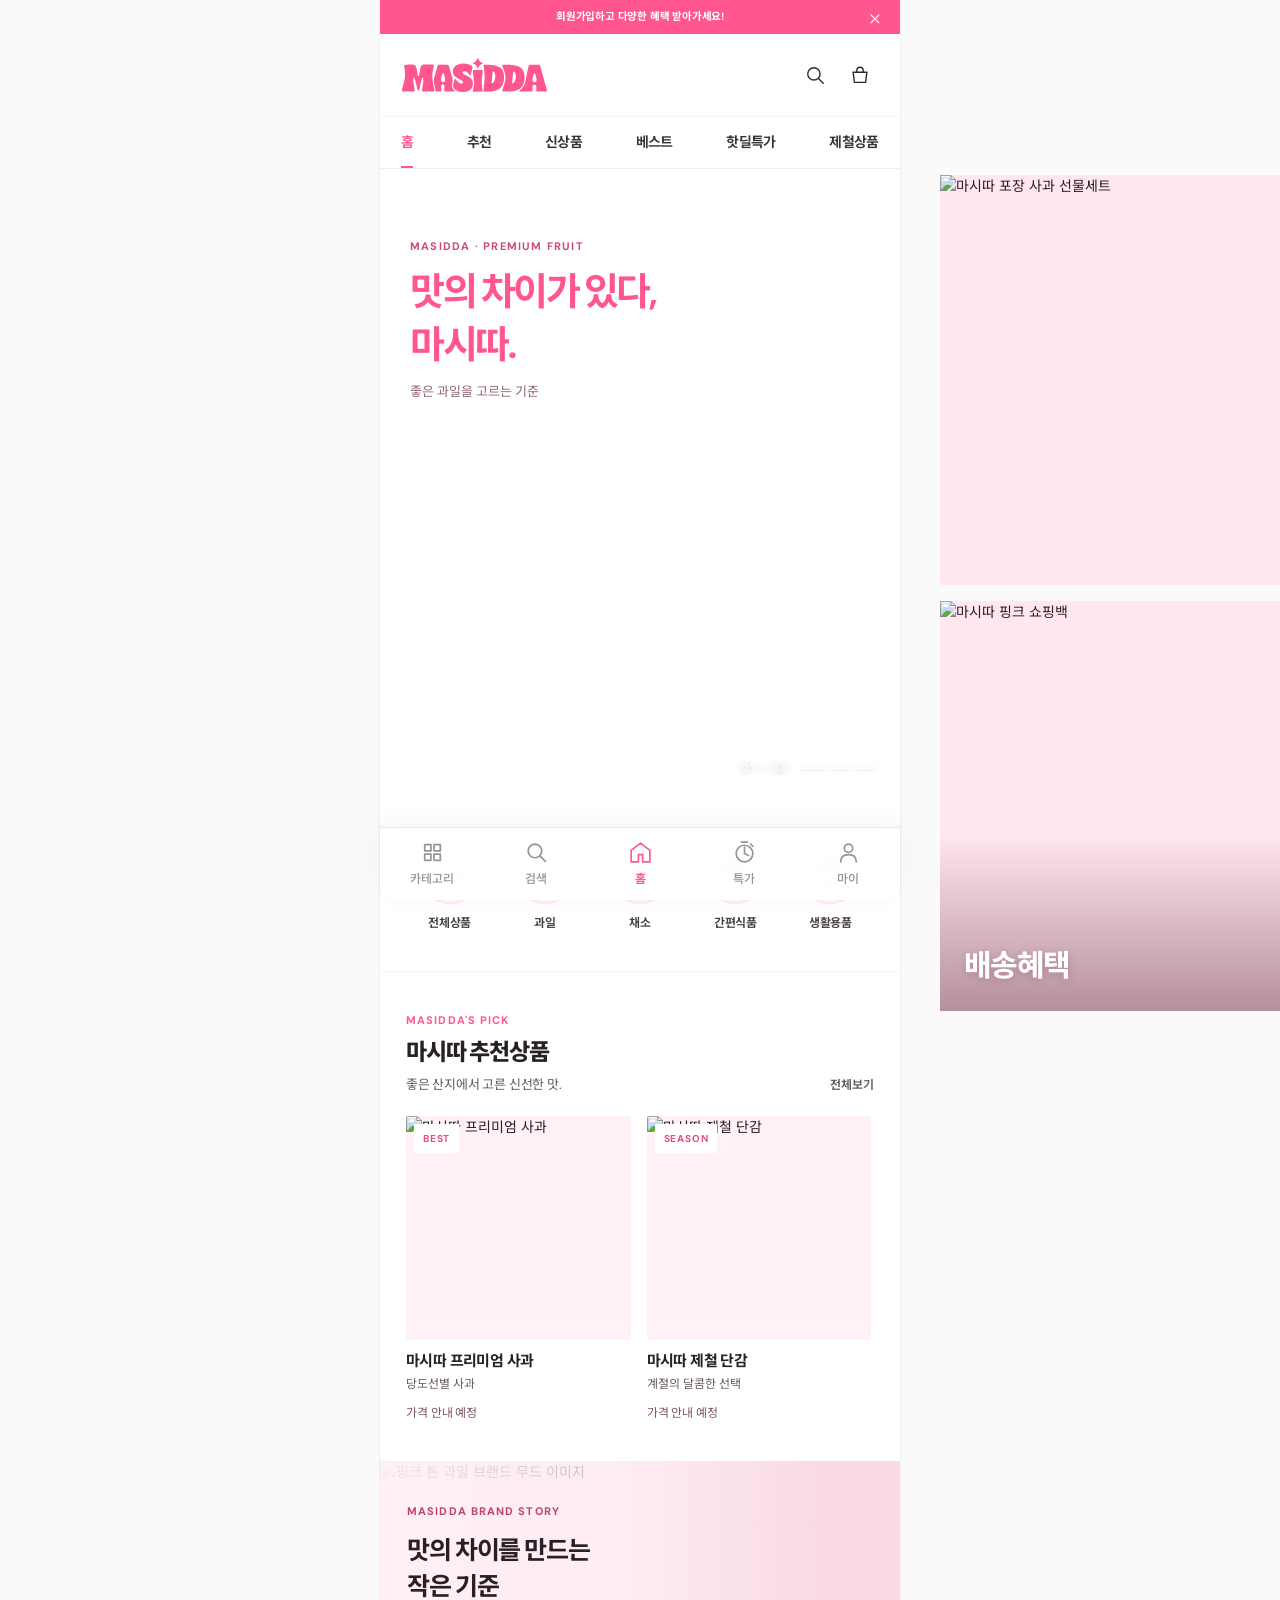
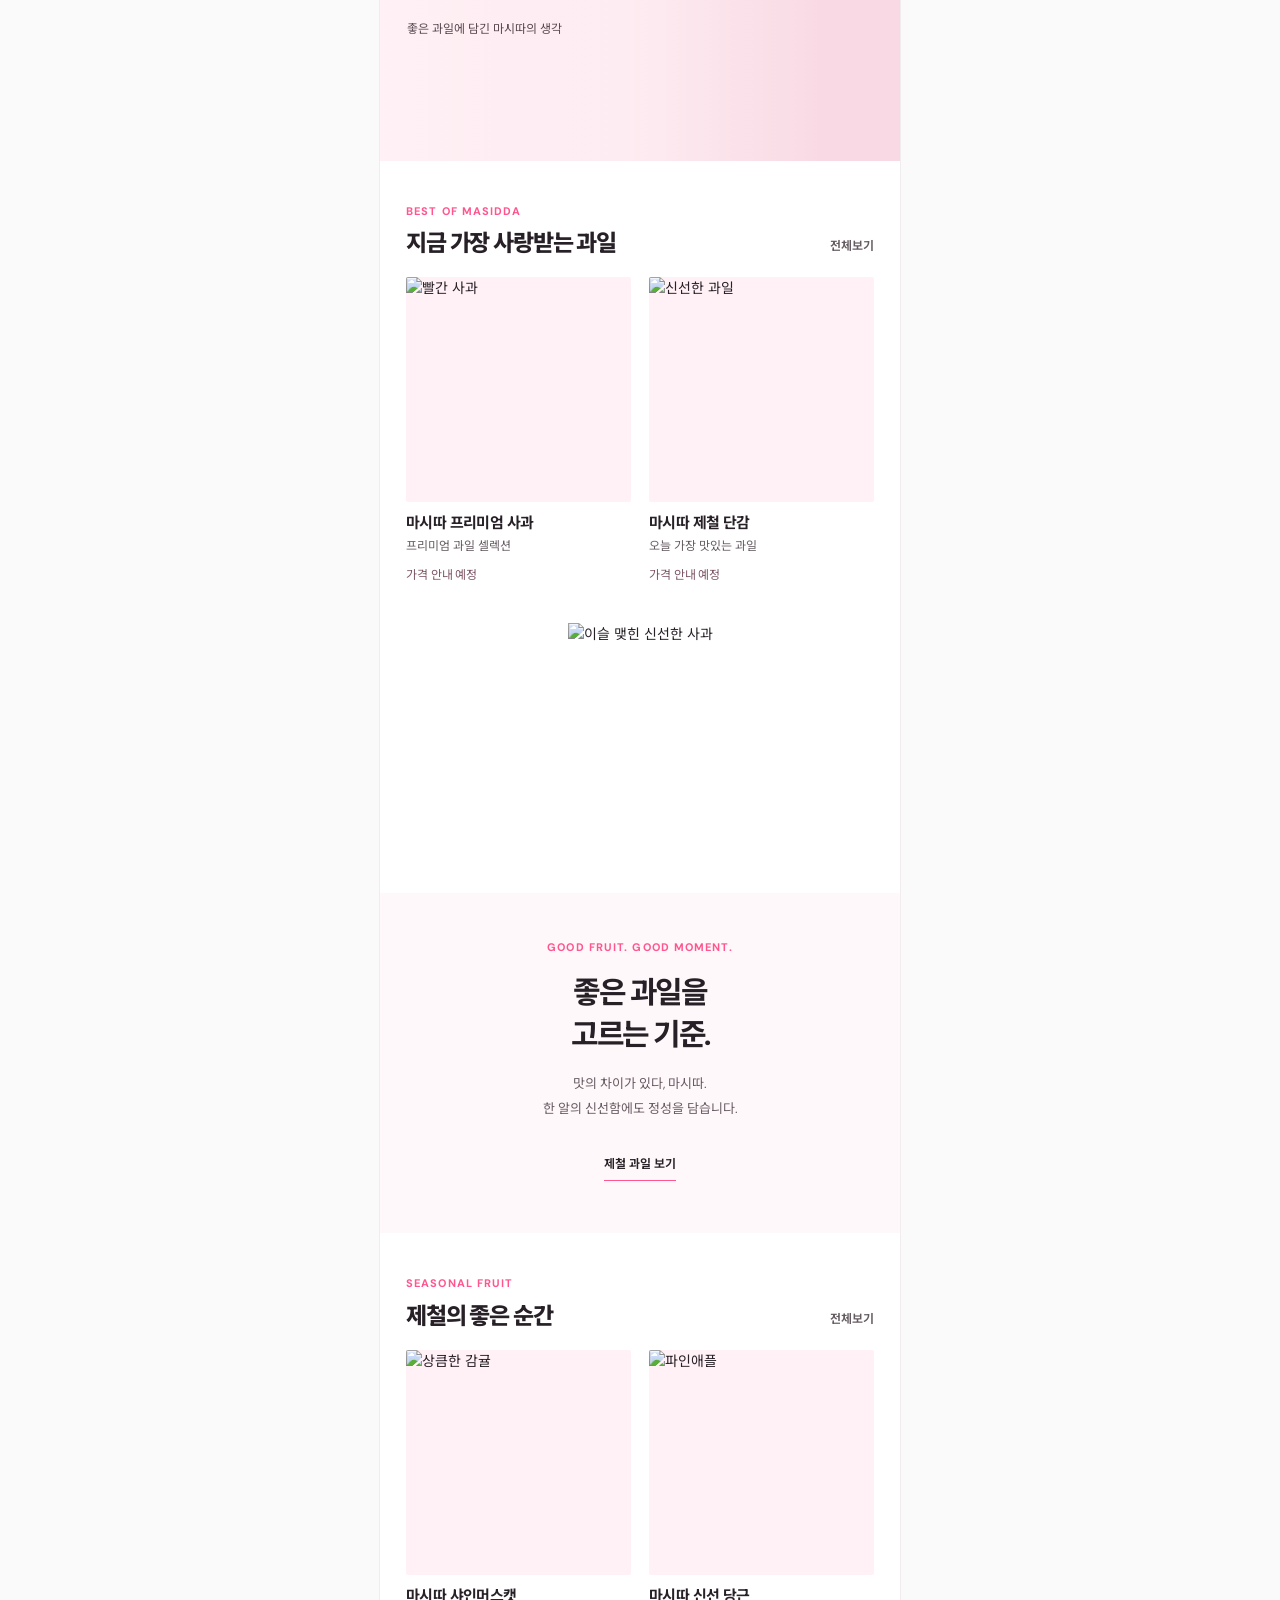
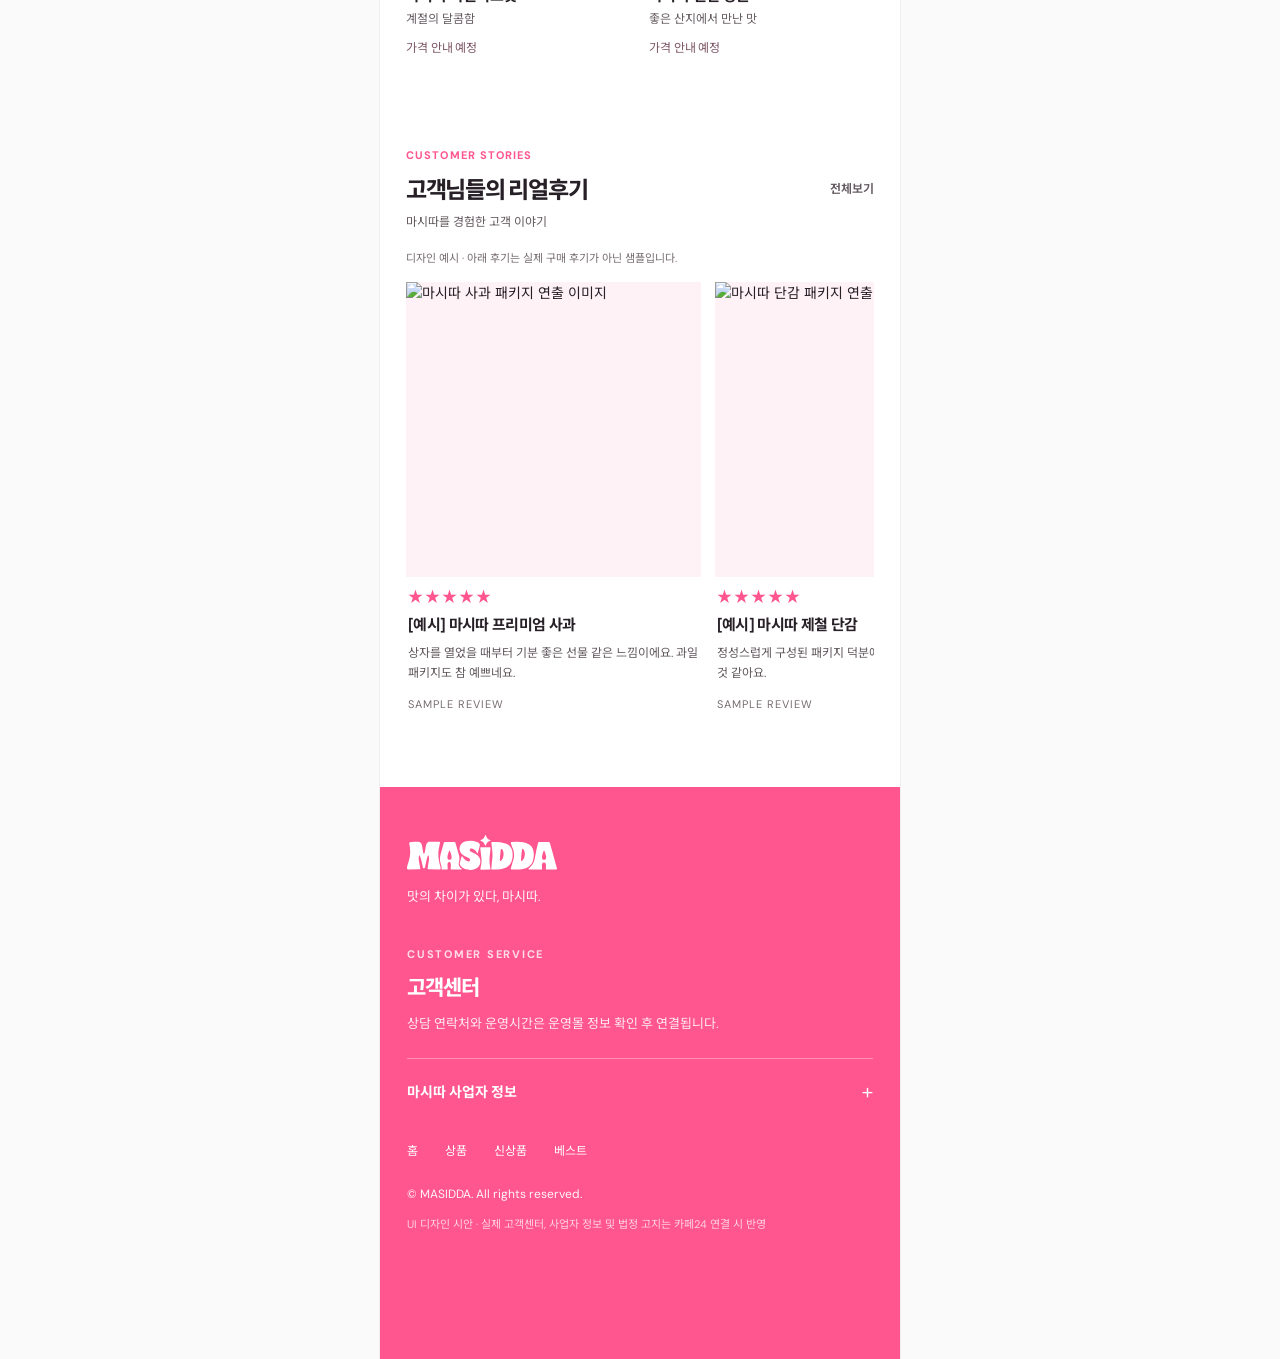
==== index.html @ 575fd5d5 "Reduce verbose price placeholders for cleaner homepage product cards" ====
<!doctype html>
<html lang="ko"><head><meta charset="utf-8"><meta name="viewport" content="width=device-width,initial-scale=1"><meta name="theme-color" content="#FF568F"><link rel="icon" type="image/svg+xml" href="./assets/masidda-favicon.svg"><title>마시따 | 좋은 과일을 고르는 기준</title><meta name="description" content="마시따 브랜드 카페24 쇼핑몰 UI 개선 작업용 미리보기"><link rel="preconnect" href="https://fonts.googleapis.com"><link rel="preconnect" href="https://fonts.gstatic.com" crossorigin><link href="https://fonts.googleapis.com/css2?family=DM+Sans:wght@400;500;600;700&family=Noto+Sans+KR:wght@400;500;600;700;800&display=swap" rel="stylesheet"><link rel="stylesheet" href="./styles.css"><script src="./script.js" defer></script></head>
<body><div class="site-frame">
<aside class="right-promo" aria-label="마시따 브랜드 안내">
<a class="side-banner side-banner-image-only" href="./season.html" aria-label="마시따 프리미엄 사과 선물세트 보기"><img src="https://nineworksdatabase.planus253.workers.dev/cdn/uncategorized/20261110-045407-2026-11-10-1-50-19-5f9f5aec.webp" alt="마시따 포장 사과 선물세트" loading="lazy"></a>
<a class="side-banner side-banner-delivery" href="./deals.html" aria-label="마시따 배송혜택 보기"><img src="https://nineworksdatabase.planus253.workers.dev/cdn/uncategorized/20261110-045406-2026-11-10-1-50-12-e83f3f9f.webp" alt="마시따 핑크 쇼핑백" loading="lazy"><div class="side-banner-copy"><strong>배송혜택</strong></div></a>
</aside>
<main class="store" id="top">
  <div class="top-notice"><span>회원가입하고 다양한 혜택 받아가세요!</span><button id="closeNotice" aria-label="공지 닫기" type="button">×</button></div>
  <header class="header"><a class="header-logo" href="./index.html" aria-label="마시따 홈"><img src="./assets/masidda-logo-pink.svg" alt="MASIDDA"></a><div class="header-actions"><button class="icon-btn search-toggle" type="button" aria-label="상품 검색"><svg viewBox="0 0 24 24" aria-hidden="true"><circle cx="10.8" cy="10.8" r="6.7"/><path d="m16 16 5 5"/></svg></button><button id="cartBtn" class="icon-btn" type="button" aria-label="장바구니"><svg viewBox="0 0 24 24" aria-hidden="true"><path d="M4.5 9h15l-1.4 11H5.9L4.5 9ZM8.5 9V7a3.5 3.5 0 0 1 7 0v2"/></svg></button></div></header>
  <nav class="main-nav" aria-label="주요 메뉴"><a class="active" aria-current="page" href="./index.html">홈</a><a href="./recommend.html">추천</a><a href="./new.html">신상품</a><a href="./best.html">베스트</a><a href="./deals.html">핫딜특가</a><a href="./season.html">제철상품</a></nav>
  <section class="hero" aria-label="메인 프로모션"><div class="hero-track" id="heroTrack">
<article class="hero-slide slide-apple"><div class="hero-photo" style="background-image:url('https://nineworksdatabase.planus253.workers.dev/cdn/uncategorized/20261110-045403-222-5fde7b22.webp')"></div><div class="hero-copy"><span>MASIDDA · PREMIUM FRUIT</span><h1>맛의 차이가 있다,<br>마시따.</h1><p>좋은 과일을 고르는 기준</p></div></article>
<article class="hero-slide slide-watermelon"><div class="hero-photo" style="background-image:url('https://nineworksdatabase.planus253.workers.dev/cdn/uncategorized/20261110-045404-2683-86191fd7.webp')"></div><div class="hero-copy"><span>SEASONAL SELECTION</span><h1>오늘 가장<br>맛있는 순간.</h1><p>제철의 달콤함을 담았습니다.</p></div></article>
<article class="hero-slide slide-strawberry"><div class="hero-photo" style="background-image:url('https://nineworksdatabase.planus253.workers.dev/cdn/uncategorized/20261110-045406-2026-07-10-9-56-10-1-e9a34db2.webp')"></div><div class="hero-copy"><span>FRESH & SWEET</span><h1>한 입에 느끼는<br>신선함.</h1><p>좋은 과일이 전하는 맛있는 일상</p></div></article>
</div><div class="hero-pagination" aria-label="배너 위치"><span id="slideNumber">01 — 03</span><div class="dots" id="slideDots"><button class="active" aria-label="1번 배너" data-slide="0"></button><button aria-label="2번 배너" data-slide="1"></button><button aria-label="3번 배너" data-slide="2"></button></div></div></section>
  <section class="category-icons" aria-label="카테고리 바로가기"><a href="./recommend.html"><span class="cat-circle"><svg viewBox="0 0 32 32" aria-hidden="true"><rect x="5" y="5" width="9" height="9" rx="1.5"/><rect x="18" y="5" width="9" height="9" rx="1.5"/><rect x="5" y="18" width="9" height="9" rx="1.5"/><rect x="18" y="18" width="9" height="9" rx="1.5"/></svg></span><span>전체상품</span></a><a href="./best.html"><span class="cat-circle"><svg viewBox="0 0 32 32" aria-hidden="true"><path d="M16 11C9 5 3 12 6 21c2 6 8 8 10 5 2 3 8 1 10-5 3-9-3-16-10-10Z"/><path d="M16 11c0-4 1-6 4-8M16 9c-3-3-6-4-8-2"/></svg></span><span>과일</span></a><a href="./season.html"><span class="cat-circle"><svg viewBox="0 0 32 32" aria-hidden="true"><path d="M10 14c4-4 9-3 12 2L14 28c-1 2-3 1-3-1L8 17c0-1 1-3 2-3ZM15 12c0-5 3-8 6-9M16 12c3-5 7-6 11-5M11 13c-3-3-6-4-8-3"/></svg></span><span>채소</span></a><a href="./deals.html"><span class="cat-circle"><svg viewBox="0 0 32 32" aria-hidden="true"><rect x="6" y="10" width="20" height="17" rx="1"/><path d="M4 7h24v4H4zM12 17h8M13 21h6"/></svg></span><span>간편식품</span></a><a href="./new.html"><span class="cat-circle"><svg viewBox="0 0 32 32" aria-hidden="true"><path d="M7 13h18v15H7zM4 9h24v5H4zM16 9v19M16 9C12 1 5 4 7 8c2 2 5 1 9 1ZM16 9c4-8 11-5 9-1-2 2-5 1-9 1Z"/></svg></span><span>생활용품</span></a></section>
  <section class="product-section first-section" id="recommend"><div class="section-head"><div><small>MASIDDA'S PICK</small><h2>마시따 추천상품</h2><p class="section-intro">좋은 산지에서 고른 신선한 맛.</p></div><a href="./best.html">전체보기</a></div><div class="product-row">
<a class="product-link" href="./product.html?item=apple" aria-label="마시따 프리미엄 사과 상품 상세 보기"><article class="product-card"><div class="product-photo"><img src="https://nineworksdatabase.planus253.workers.dev/cdn/uncategorized/20261110-045303-1-cff39577.webp" alt="마시따 프리미엄 사과" loading="lazy"><span class="tag">BEST</span></div><h3>마시따 프리미엄 사과</h3><p>당도선별 사과</p><span class="price-placeholder">가격 안내 예정</span></article></a>
<a class="product-link" href="./product.html?item=persimmon" aria-label="마시따 제철 단감 상품 상세 보기"><article class="product-card"><div class="product-photo"><img src="https://nineworksdatabase.planus253.workers.dev/cdn/uncategorized/20261110-045304-333-63febd70.webp" alt="마시따 제철 단감" loading="lazy"><span class="tag">SEASON</span></div><h3>마시따 제철 단감</h3><p>계절의 달콤한 선택</p><span class="price-placeholder">가격 안내 예정</span></article></a>
<a class="product-link" href="./product.html?item=carrot" aria-label="마시따 신선 당근 상품 상세 보기"><article class="product-card"><div class="product-photo"><img src="https://nineworksdatabase.planus253.workers.dev/cdn/uncategorized/20261110-045305-4444-6c6596a1.webp" alt="마시따 신선 당근" loading="lazy"><span class="tag">FRESH</span></div><h3>마시따 신선 당근</h3><p>싱싱함이 살아있는 채소</p><span class="price-placeholder">가격 안내 예정</span></article></a>
<a class="product-link" href="./product.html?item=grape" aria-label="마시따 샤인머스캣 상품 상세 보기"><article class="product-card"><div class="product-photo"><img src="https://nineworksdatabase.planus253.workers.dev/cdn/uncategorized/20261110-045305-4414-67def83f.webp" alt="마시따 샤인머스캣" loading="lazy"><span class="tag">PICK</span></div><h3>마시따 샤인머스캣</h3><p>정성껏 담은 청포도</p><span class="price-placeholder">가격 안내 예정</span></article></a>
</div></section>
  <section class="line-promo" id="special"><div class="line-promo-copy"><span>MASIDDA BRAND STORY</span><strong>맛의 차이를 만드는<br>작은 기준</strong><small>좋은 과일에 담긴 마시따의 생각</small></div><img src="https://nineworksdatabase.planus253.workers.dev/cdn/uncategorized/20261110-045405-2684-182d01d9.webp" loading="lazy" alt="핑크 톤 과일 브랜드 무드 이미지"></section>
  <section class="product-section" id="best"><div class="section-head"><div><small>BEST OF MASIDDA</small><h2>지금 가장 사랑받는 과일</h2></div><a href="./season.html">전체보기</a></div><div class="two-grid">
    <a class="product-link" href="./product.html?item=apple" aria-label="마시따 프리미엄 사과 상품 상세 보기"><article class="product-card"><div class="product-photo"><img src="https://nineworksdatabase.planus253.workers.dev/cdn/uncategorized/20261110-045303-1-cff39577.webp" alt="빨간 사과"></div><h3>마시따 프리미엄 사과</h3><p>프리미엄 과일 셀렉션</p><span class="price-placeholder">가격 안내 예정</span></article></a>
    <a class="product-link" href="./product.html?item=persimmon" aria-label="마시따 제철 단감 상품 상세 보기"><article class="product-card"><div class="product-photo"><img src="https://nineworksdatabase.planus253.workers.dev/cdn/uncategorized/20261110-045304-333-63febd70.webp" alt="신선한 과일"></div><h3>마시따 제철 단감</h3><p>오늘 가장 맛있는 과일</p><span class="price-placeholder">가격 안내 예정</span></article></a>
  </div></section>
  <section class="story" id="new"><div class="story-visual"><img src="https://nineworksdatabase.planus253.workers.dev/cdn/uncategorized/20261110-045403-222-5fde7b22.webp" alt="이슬 맺힌 신선한 사과" loading="lazy"></div><div class="story-inner"><small>GOOD FRUIT. GOOD MOMENT.</small><h2>좋은 과일을<br>고르는 기준.</h2><p>맛의 차이가 있다, 마시따.<br>한 알의 신선함에도 정성을 담습니다.</p><a href="./season.html">제철 과일 보기</a></div></section>
  <section class="product-section" id="season"><div class="section-head"><div><small>SEASONAL FRUIT</small><h2>제철의 좋은 순간</h2></div><a href="./recommend.html">전체보기</a></div><div class="two-grid"><a class="product-link" href="./product.html?item=grape" aria-label="마시따 샤인머스캣 상품 상세 보기"><article class="product-card"><div class="product-photo"><img src="https://nineworksdatabase.planus253.workers.dev/cdn/uncategorized/20261110-045305-4414-67def83f.webp" alt="상큼한 감귤"></div><h3>마시따 샤인머스캣</h3><p>계절의 달콤함</p><span class="price-placeholder">가격 안내 예정</span></article></a><a class="product-link" href="./product.html?item=carrot" aria-label="마시따 신선 당근 상품 상세 보기"><article class="product-card"><div class="product-photo"><img src="https://nineworksdatabase.planus253.workers.dev/cdn/uncategorized/20261110-045305-4444-6c6596a1.webp" alt="파인애플"></div><h3>마시따 신선 당근</h3><p>좋은 산지에서 만난 맛</p><span class="price-placeholder">가격 안내 예정</span></article></a></div></section>
  <section class="reviews" id="reviews">
  <div class="review-heading"><div><span class="section-label">CUSTOMER STORIES</span><h2>고객님들의 리얼후기</h2><p>마시따를 경험한 고객 이야기</p></div><span class="review-more">전체보기</span></div>
  <p class="review-demo-label">디자인 예시 · 아래 후기는 실제 구매 후기가 아닌 샘플입니다.</p>
  <div class="review-carousel" aria-label="고객 후기 디자인 예시">
    <article class="review-item"><div class="review-picture"><img src="https://nineworksdatabase.planus253.workers.dev/cdn/uncategorized/20261110-045303-1-cff39577.webp" alt="마시따 사과 패키지 연출 이미지" loading="lazy"></div><div class="review-detail"><div class="review-stars" aria-label="예시 별점 5점">★★★★★</div><h3>[예시] 마시따 프리미엄 사과</h3><p>상자를 열었을 때부터 기분 좋은 선물 같은 느낌이에요. 과일 패키지도 참 예쁘네요.</p><span class="review-author">SAMPLE REVIEW</span></div></article>
    <article class="review-item"><div class="review-picture"><img src="https://nineworksdatabase.planus253.workers.dev/cdn/uncategorized/20261110-045304-333-63febd70.webp" alt="마시따 단감 패키지 연출 이미지" loading="lazy"></div><div class="review-detail"><div class="review-stars" aria-label="예시 별점 5점">★★★★★</div><h3>[예시] 마시따 제철 단감</h3><p>정성스럽게 구성된 패키지 덕분에 선물용으로도 잘 어울릴 것 같아요.</p><span class="review-author">SAMPLE REVIEW</span></div></article>
  </div>
</section>
<footer class="footer" id="footer">
  <div class="footer-brand"><img src="./assets/masidda-logo-white.svg" alt="MASIDDA"><p>맛의 차이가 있다, 마시따.</p></div>
  <div class="footer-service"><span class="footer-kicker">CUSTOMER SERVICE</span><h2>고객센터</h2><p>상담 연락처와 운영시간은 운영몰 정보 확인 후 연결됩니다.</p></div>
  <details class="footer-business"><summary>마시따 사업자 정보 <span aria-hidden="true">+</span></summary><div>상호명, 대표자, 사업자등록번호, 통신판매업 신고번호, 주소 등 사업자 정보를 카페24 운영몰에서 확인 후 적용합니다.</div></details>
  <div class="footer-nav"><a href="./index.html">홈</a><a href="./recommend.html">상품</a><a href="./new.html">신상품</a><a href="./best.html">베스트</a></div>
  <p class="footer-copyright">© MASIDDA. All rights reserved.</p>
  <p class="footer-demo">UI 디자인 시안 · 실제 고객센터, 사업자 정보 및 법정 고지는 카페24 연결 시 반영</p>
</footer>
<nav class="bottom-navigation" aria-label="하단 빠른 메뉴"><a class="bottom-navigation-item " href="./recommend.html" data-nav="category"><svg viewBox="0 0 24 24" fill="none" stroke="currentColor" stroke-width="1.6" stroke-linecap="round" stroke-linejoin="round" aria-hidden="true"><rect x="4.5" y="4.5" width="6" height="6"/><rect x="13.5" y="4.5" width="6" height="6"/><rect x="4.5" y="13.5" width="6" height="6"/><rect x="13.5" y="13.5" width="6" height="6"/></svg><span>카테고리</span></a><button class="bottom-navigation-item search-toggle" type="button" data-nav="search"><svg viewBox="0 0 24 24" fill="none" stroke="currentColor" stroke-width="1.6" stroke-linecap="round" stroke-linejoin="round" aria-hidden="true"><circle cx="10.5" cy="10.5" r="6.5"/><path d="m15.5 15.5 5 5"/></svg><span>검색</span></button><a class="bottom-navigation-item " href="./index.html" data-nav="home"><svg viewBox="0 0 24 24" fill="none" stroke="currentColor" stroke-width="1.6" stroke-linecap="round" stroke-linejoin="round" aria-hidden="true"><path d="m3 10 9-7 9 7v11h-7v-7h-4v7H3z"/></svg><span>홈</span></a><a class="bottom-navigation-item " href="./deals.html" data-nav="deals"><svg viewBox="0 0 24 24" fill="none" stroke="currentColor" stroke-width="1.6" stroke-linecap="round" stroke-linejoin="round" aria-hidden="true"><circle cx="12" cy="13" r="8"/><path d="M12 7v6l4 2M9 2h6M18 4l2 2"/></svg><span>특가</span></a><button class="bottom-navigation-item my-toggle" type="button" data-nav="my"><svg viewBox="0 0 24 24" fill="none" stroke="currentColor" stroke-width="1.6" stroke-linecap="round" stroke-linejoin="round" aria-hidden="true"><circle cx="12" cy="8" r="4"/><path d="M4.5 21c0-4.5 3-7 7.5-7s7.5 2.5 7.5 7"/></svg><span>마이</span></button></nav></main></div>
<div class="search-overlay" id="searchOverlay" hidden><div class="search-panel" role="dialog" aria-modal="true" aria-label="상품 검색"><div class="search-panel-header"><strong>상품 검색</strong><button class="search-close" type="button" aria-label="검색 닫기">×</button></div><form class="search-form" id="searchForm"><input id="searchInput" type="search" placeholder="찾으시는 과일을 검색하세요" aria-label="검색어" required><button type="submit">검색</button></form><div id="searchResults" class="search-results" aria-live="polite"><p>사과, 단감, 샤인머스캣, 당근을 검색할 수 있습니다.</p></div></div></div><div id="toast" class="toast" role="status" aria-live="polite"></div></body></html>
---- styles.css ----
:root{--pink:#FF568F;--ink:#222;--gray:#757575;--line:#eee;--paper:#fff;--soft:#fff0f5}*{box-sizing:border-box}html{scroll-behavior:smooth}body{margin:0;background:#fafafa;color:var(--ink);font-family:"DM Sans","Noto Sans KR",sans-serif;-webkit-font-smoothing:antialiased}a{color:inherit;text-decoration:none}button{cursor:pointer;font:inherit}button:focus-visible,a:focus-visible{outline:2px solid:var(--pink);outline-offset:3px}.site-frame{width:760px;position:relative;margin:0 auto;display:flex;justify-content:flex-end}.store{width:430px;flex:0 0 430px;background:white;min-height:100vh}.left-promo{position:absolute;right:calc(100% - 255px);top:350px;width:288px;height:310px}.left-promo-inner{height:100%;background:linear-gradient(155deg,#ffeff6,#fff8fa);position:relative;display:flex;flex-direction:column;align-items:center;justify-content:center;gap:8px;overflow:hidden;text-align:center;color:#57313f}.left-promo-inner:before,.left-promo-inner:after{content:"♥";position:absolute;color:#f8c5d8;font-size:65px;opacity:.6}.left-promo-inner:before{top:-15px;left:-15px;transform:rotate(-22deg)}.left-promo-inner:after{bottom:-21px;right:1px;transform:rotate(22deg)}.hearts{color:#ffabc8;letter-spacing:14px;font-size:13px}.hearts span{color:#ff79a5}.promo-eyebrow{font-size:8px;letter-spacing:.12em;color:#cf6e92;margin:3px 0}.left-promo strong{font-size:23px;letter-spacing:-.08em;line-height:1.28;margin-bottom:4px}.coupon-ticket{background:#f9cbdc;min-width:126px;padding:9px 12px;display:flex;flex-direction:column;gap:1px;clip-path:polygon(0 0,100% 0,100% 42%,95% 50%,100% 58%,100% 100%,0 100%,0 58%,5% 50%,0 42%)}.coupon-ticket span{font-size:10px}.coupon-ticket b{font-size:19px;letter-spacing:-.04em}.left-promo small{font-size:8px;color:#c57b95;margin-top:4px}.top-notice{height:36px;background:var(--pink);display:flex;align-items:center;justify-content:center;color:#fff;position:relative;font-size:11px;font-weight:700}.top-notice button{position:absolute;right:12px;top:1px;background:transparent;border:0;color:#fff;font-weight:200;font-size:28px;line-height:32px}.header{height:72px;display:flex;align-items:center;justify-content:space-between;padding:0 21px;background:white}.icon-btn{display:grid;place-items:center;width:32px;height:32px;border:0;background:transparent;padding:3px}.icon-btn svg{width:23px;height:23px;fill:none;stroke:#383838;stroke-width:1.5;stroke-linecap:round;stroke-linejoin:round}.header-logo{background:var(--pink);width:130px;height:39px;display:grid;place-items:center}.header-logo img{display:block;width:116px;height:27px;object-fit:contain}.main-nav{display:flex;align-items:center;justify-content:space-between;height:43px;padding:0 17px;gap:4px;background:#fff;white-space:nowrap}.main-nav a{font-size:12px;font-weight:700;align-self:stretch;display:grid;place-items:center;position:relative;letter-spacing:-.05em}.main-nav a.active{color:var(--pink)}.main-nav a.active:after{content:"";position:absolute;bottom:0;height:3px;background:var(--pink);left:0;right:0}.hero{position:relative;height:545px;overflow:hidden;background:#f2e5df}.hero-track{height:100%;display:flex;transition:transform .45s ease}.hero-slide{position:relative;width:100%;height:100%;flex:0 0 100%;overflow:hidden}.hero-photo{position:absolute;inset:0;background-position:center;background-size:cover}.hero-apple{background-image:url('https://images.unsplash.com/photo-1560806887-1e4cd0b6cbd6?auto=format&fit=crop&w=900&q=90')}.hero-persimmon{background-image:url('https://images.pexels.com/photos/209339/pexels-photo-209339.jpeg?auto=compress&cs=tinysrgb&w=1000')}.hero-gradient{position:absolute;inset:0;background:linear-gradient(to bottom,transparent 35%,rgba(23,15,12,.05) 46%,rgba(23,15,12,.68) 100%)}.hero-copy{position:absolute;bottom:52px;left:29px;right:28px;color:white;text-shadow:0 1px 5px #0004}.hero-copy>span{font-size:10px;letter-spacing:.1em;font-weight:600}.hero-copy h1{font-size:33px;line-height:1.3;letter-spacing:-.065em;margin:10px 0}.hero-copy p{font-size:12px;margin:0}.slide-member{background:#161014}.member-hero{height:100%;display:flex;flex-direction:column;align-items:center;justify-content:center;text-align:center;color:#fff;background:radial-gradient(ellipse at 50% 105%,#6e3b5b 0%,#161014 55%)}.member-hero>small{font-size:10px;letter-spacing:.15em;color:#ffc0d6}.member-hero h1{font-size:32px;letter-spacing:-.07em;line-height:1.32;margin:24px 0 13px}.member-hero h1 em{color:#FF568F;font-style:normal;font-size:38px}.member-hero p{font-size:11px;color:#ddd}.member-ticket{margin-top:46px;background:#fff7f9;border-radius:14px;transform:rotate(-6deg);width:234px;padding:30px 15px;color:#c34f78;font-size:10px;font-weight:700}.member-ticket b{display:block;color:#141414;font-size:33px;letter-spacing:-.05em}.hero-pagination{position:absolute;bottom:20px;right:13px;color:#fff;font-size:10px;z-index:3;display:flex;gap:13px;align-items:center;text-shadow:0 1px 3px #0008}.dots{display:flex;gap:5px}.dots button{border:0;background:#ffffff88;padding:0;width:5px;height:5px;border-radius:50%}.dots button.active{background:var(--pink);width:13px;border-radius:4px}.category-icons{padding:43px 17px 36px;display:grid;grid-template-columns:repeat(5,minmax(0,1fr));text-align:center;gap:4px}.category-icons a{display:flex;flex-direction:column;align-items:center;gap:12px;font-size:10px;font-weight:600;white-space:nowrap}.cat-circle{width:49px;height:49px;display:grid;place-items:center;border-radius:50%;font-weight:800;font-size:16px}.cat-all{background:#ffcfcb;color:#f45877}.cat-apple{background:#f3d6d0;font-size:26px}.cat-veg{background:#e2c8bd;font-size:26px}.cat-food{background:#ffc0ac;font-size:26px}.cat-life{background:#f3beca;font-size:26px}.product-section{padding:32px 22px 34px}.first-section{padding-top:19px}.section-head{display:flex;align-items:end;justify-content:space-between;margin-bottom:20px}.section-head small,.story small,.reviews>small{font-size:9px;letter-spacing:.13em;color:#cf7292;font-weight:700}.section-head h2{font-size:20px;font-weight:800;letter-spacing:-.065em;margin:5px 0 0}.spark{color:#ffbc4c;margin-left:3px}.section-head>a{color:#888;font-size:10px;white-space:nowrap;padding-bottom:2px}.section-head>a span{font-size:17px;margin-left:3px}.product-row{display:grid;grid-auto-flow:column;grid-auto-columns:46%;gap:13px;overflow-x:auto;scrollbar-width:none;scroll-snap-type:x mandatory}.product-row::-webkit-scrollbar{display:none}.product-card{min-width:0;scroll-snap-align:start}.product-photo{aspect-ratio:1/1.16;background:#f4f1ed;position:relative;overflow:hidden}.product-photo img{width:100%;height:100%;object-fit:cover;display:block}.tag{position:absolute;top:8px;left:8px;padding:5px 6px;background:var(--pink);color:#fff;font-size:9px;letter-spacing:.06em}.product-card h3{font-size:12px;line-height:1.5;letter-spacing:-.04em;margin:10px 0 3px}.product-card p{font-size:10px;color:#888;margin:0}.price-placeholder{display:block;font-size:10px;color:#ac7090;margin-top:9px}.two-grid{display:grid;grid-template-columns:1fr 1fr;gap:14px}.line-promo{background:#ffeaf2;padding:32px 23px;position:relative;overflow:hidden;min-height:185px}.line-promo div{position:relative;z-index:1;display:flex;flex-direction:column;gap:13px}.line-promo div>span{font-size:10px;color:#c4547a;letter-spacing:.09em}.line-promo strong{font-size:22px;line-height:1.4;letter-spacing:-.06em}.line-promo small{font-size:11px}.promo-stamp{position:absolute;right:-25px;bottom:-62px;color:#ff8bb2;font-weight:800;font-size:175px;letter-spacing:-.1em;opacity:.35}.story{padding:62px 28px;background:#fff0f5;text-align:center}.story h2{font-size:25px;line-height:1.47;letter-spacing:-.075em;margin:17px 0}.story p{font-size:12px;line-height:1.9;color:#84727a}.story a{display:inline-block;border-bottom:1px solid #d76791;padding:6px 0;margin-top:16px;font-size:11px}.reviews{padding:45px 22px;background:#fffafc}.reviews h2{font-size:19px;letter-spacing:-.055em}.review-card{background:#fff;padding:28px 17px;text-align:center;border:1px solid #f5e3e9}.review-card span{color:#ff568f}.review-card p{font-size:11px;color:#888}.footer{background:#f8f8f8;padding:36px 24px 48px}.footer-logo{display:inline-grid;place-items:center;background:var(--pink);padding:8px 12px}.footer-logo img{width:110px;height:25px;object-fit:contain}.footer p{font-size:11px;color:#666}.footer-links{display:flex;gap:20px;font-size:11px;padding:20px 0;border-bottom:1px solid #ddd}.footer small{display:block;color:#999;font-size:10px;line-height:1.7;padding-top:15px}.backdrop{position:fixed;inset:0;background:#0007;z-index:20}.backdrop[hidden]{display:none}.drawer{position:fixed;z-index:21;background:white;right:0;top:0;bottom:0;width:min(340px,85vw);padding:23px;display:flex;flex-direction:column;gap:23px;transform:translateX(105%);transition:transform .25s}.drawer.open{transform:translateX(0)}.drawer-head{background:var(--pink);margin:-23px -23px 10px;padding:23px;display:flex;align-items:center;justify-content:space-between}.drawer-head img{width:134px;height:32px}.drawer-head button{background:transparent;border:0;color:white;font-size:32px}.drawer>a{font-size:16px;font-weight:600}.toast{position:fixed;bottom:28px;left:50%;transform:translate(-50%,20px);background:#30232a;color:white;z-index:35;padding:14px 18px;font-size:12px;opacity:0;transition:.2s;pointer-events:none;text-align:center;max-width:90vw}.toast.show{opacity:1;transform:translate(-50%,0)}@media(min-width:1100px){.site-frame{width:860px}.left-promo{right:calc(100% - 330px)}}@media(max-width:760px){body{background:#fff}.site-frame{display:block;width:100%}.left-promo{display:none}.store{width:100%;max-width:430px;margin:auto}.hero{height:min(126vw,545px)}}@media(max-width:390px){.header{height:66px}.main-nav{padding:0 10px}.main-nav a{font-size:11px}.category-icons{padding:35px 10px}.cat-circle{width:44px;height:44px}.category-icons a{font-size:9px}.hero-copy h1{font-size:30px}}@media(prefers-reduced-motion:reduce){*,*:before,*:after{scroll-behavior:auto!important;transition:none!important}}
/* MASIDDA brand refinement / 2026-11 */
:root {--pink:#FF568F;--ink:#292329;--soft-pink:#fff3f7}
body{background:#fafafa;color:var(--ink)}
.store{box-shadow:0 0 0 1px #f1edef}
.header{height:78px;background:#fff;padding:0 24px;border-bottom:1px solid #f8f4f5}
.header-logo{background:transparent;width:150px;height:55px;display:flex;align-items:center;justify-content:center}
.header-logo img{width:142px;height:auto;max-height:44px;object-fit:contain}
.icon-btn{width:38px;height:38px;border-radius:50%;transition:background .2s ease}
.icon-btn:hover{background:#fff1f5}
.icon-btn svg{width:22px;height:22px;stroke:#30282c;stroke-width:1.5}
.top-notice{height:34px;font-size:10.5px;letter-spacing:-.02em}
.main-nav{height:49px;border-bottom:1px solid #f3eeee;padding:0 19px}
.main-nav a{font-size:11px;color:#555;font-weight:600;letter-spacing:-.04em}
.main-nav a.active{color:#FF568F;font-weight:800}
.main-nav a.active:after{height:2px}
.left-promo-inner{background:#fff2f6;border:1px solid #ffe1ea;gap:10px}
.left-promo-inner:before,.left-promo-inner:after{content:"";width:100px;height:100px;border:1px solid #fac2d5;border-radius:50%;opacity:.7}
.left-promo-inner:before{top:-60px;left:-45px}
.left-promo-inner:after{bottom:-60px;right:-40px}
.hearts,.hearts span{color:#d97196;letter-spacing:.13em;font-size:9px;font-weight:700}
.left-promo strong{font-size:22px;line-height:1.4}
.coupon-ticket{background:#fff;clip-path:none;border:1px solid #f4cad7;min-width:145px;padding:10px 15px}
.coupon-ticket b{color:#FF568F;font-size:21px}
.coupon-ticket span{color:#66535a}
.promo-eyebrow{display:none}
.category-icons{padding:32px 15px;border-bottom:1px solid #f7f4f5;gap:6px}
.category-icons a{gap:10px;font-size:10px;color:#484147;letter-spacing:-.03em}
.cat-circle,.cat-all,.cat-apple,.cat-veg,.cat-food,.cat-life{width:59px;height:59px;background:#fff2f6;border:1px solid #ffe0eb;color:#dc4e7f;display:grid;place-items:center;transition:background .2s,transform .2s}
.cat-circle svg{width:28px;height:28px;fill:none;stroke:currentColor;stroke-width:1.5;stroke-linejoin:round;stroke-linecap:round}
.category-icons a:hover .cat-circle{background:#ffe0eb;transform:translateY(-2px)}
.hero{height:530px}
.hero-copy{bottom:57px}
.hero-copy h1{font-size:32px;line-height:1.38;font-weight:700}
.hero-copy>span{font-size:9px;font-weight:700;letter-spacing:.2em}
.hero-gradient{background:linear-gradient(to bottom,rgba(0,0,0,.01) 25%,rgba(0,0,0,.07) 50%,rgba(0,0,0,.73) 100%)}
.product-section{padding:38px 22px}
.first-section{padding-top:36px}
.section-head{margin-bottom:19px}
.section-head h2{font-size:20px;margin-top:7px;letter-spacing:-.06em}
.section-head small{color:#FF568F;letter-spacing:.16em}
.section-head>a{font-size:11px;color:#777}
.section-intro{font-size:11px;color:#9b8e93;margin:7px 0 0}
.product-photo{background:#f9f6f4;aspect-ratio:4/5;border-radius:2px}
.product-photo img{transition:transform .4s ease}
.product-card:hover .product-photo img{transform:scale(1.035)}
.tag{background:white;color:#e54e82;font-weight:700;letter-spacing:.08em;padding:7px 9px}
.product-card h3{font-size:13px;font-weight:700}
.product-card p{font-size:11px}
.line-promo{background:#fff2f6}
.story{background:#fff5f7}
.reviews{background:#fdfbfc}
@media(max-width:390px){.header-logo{width:136px}.header-logo img{width:132px}.main-nav{padding:0 12px}.main-nav a{font-size:10px}.cat-circle,.cat-all,.cat-apple,.cat-veg,.cat-food,.cat-life{width:49px;height:49px}.cat-circle svg{width:24px;height:24px}.hero{height:490px}}

/* Reference width exploration: Onbrix-inspired broader mobile storefront.
   520px is a working design target, not a verified measurement of Onbrix CSS. */
@media(min-width:951px){
  .site-frame{width:100%;max-width:1440px;display:flex;justify-content:center;margin:0 auto}
  .store{width:520px;flex:0 0 520px;max-width:520px}
  .left-promo{position:absolute;width:288px;height:310px;right:calc(50% + 320px);top:345px}
}
@media(min-width:761px) and (max-width:950px){
  .site-frame{width:100%;display:flex;justify-content:center}
  .store{width:520px;max-width:520px;flex:0 0 520px}
  .left-promo{display:none}
}
@media(max-width:760px){
  .site-frame{display:block;width:100%}
  .store{width:100%;max-width:520px;margin:0 auto;flex:auto}
  .left-promo{display:none}
}
@media(min-width:761px){
  .hero{height:620px}
  .hero-copy{bottom:65px;left:33px}
  .hero-copy h1{font-size:36px}
  .header{height:83px}
  .main-nav{height:52px;padding-left:25px;padding-right:25px}
  .main-nav a{font-size:12px}
  .category-icons{padding:39px 25px 38px}
  .cat-circle,.cat-all,.cat-apple,.cat-veg,.cat-food,.cat-life{width:66px;height:66px}
  .cat-circle svg{width:30px;height:30px}
  .product-section{padding-left:26px;padding-right:26px}
  .product-row{grid-auto-columns:45%;gap:16px}
  .two-grid{gap:18px}
  .section-head h2{font-size:22px}
}

/* MASIDDA supplied-image editorial layout */
.site-frame{overflow:visible}
.right-promo{position:absolute;left:calc(50% + 300px);top:175px;width:340px;display:flex;flex-direction:column;gap:20px;z-index:2}
.side-banner{display:block;position:relative;background:#fff0f5;overflow:hidden;border:1px solid #f0e9ec}
.side-banner img{display:block;width:100%;height:325px;object-fit:cover;object-position:center center;transition:transform .35s}
.side-banner:hover img{transform:scale(1.025)}
.side-banner-copy{padding:19px 22px 21px;background:#fff;display:flex;flex-direction:column;gap:8px}
.side-banner-copy span{font-size:10px;color:#FF568F;letter-spacing:.13em;font-weight:700}
.side-banner-copy strong{font-size:22px;line-height:1.4;letter-spacing:-.055em}
.side-banner-copy small{font-size:11px;color:#827b7d}
.hero{height:630px;background:#fff}
.hero-slide .hero-photo{background-repeat:no-repeat;background-position:center;background-size:cover}
.slide-apple{background:#fff}
.slide-apple .hero-photo{inset:auto 0 0;position:absolute;height:62%;background-size:cover;background-position:center 58%}
.slide-apple .hero-copy{top:65px;bottom:auto;color:#FF568F;text-shadow:none;left:30px}
.slide-apple .hero-copy>span{color:#cc4a78}
.slide-apple .hero-copy h1{font-size:38px;letter-spacing:-.065em}
.slide-apple .hero-copy p{color:#906773}
.slide-watermelon{background:#f7b1c3}
.slide-watermelon .hero-photo{inset:0;background-position:center}
.slide-watermelon .hero-copy{top:62px;bottom:auto;color:#fff;text-shadow:0 2px 10px #8a284766}
.slide-strawberry{background:#ffb4cb}
.slide-strawberry .hero-photo{inset:0;background-position:center 48%}
.slide-strawberry .hero-copy{top:60px;bottom:auto;color:#fff;text-shadow:0 2px 9px #8f43587a}
.hero-pagination{background:#32212a85;padding:7px 10px;border-radius:12px;bottom:18px;right:17px}
.line-promo{position:relative;min-height:300px;padding:0;background:#f9dae4;display:block;overflow:hidden}
.line-promo>img{width:100%;height:300px;display:block;object-fit:cover;object-position:center center}
.line-promo:after{content:"";position:absolute;inset:0;background:linear-gradient(90deg,#fff2f6ee 0%,#fff2f6be 48%,transparent 85%);pointer-events:none}
.line-promo .line-promo-copy{position:absolute;left:27px;top:42px;z-index:2;display:flex;flex-direction:column;gap:14px}
.line-promo .line-promo-copy span{font-size:10px;color:#bd456f;letter-spacing:.12em;font-weight:700}
.line-promo .line-promo-copy strong{font-size:24px;line-height:1.45;letter-spacing:-.055em}
.line-promo .line-promo-copy small{font-size:11px;color:#655660}
.story{padding:0;background:#fff;text-align:center}
.story-visual{height:270px;overflow:hidden;background:#fff}
.story-visual img{height:100%;width:100%;object-fit:cover;object-position:center}
.story-inner{padding:42px 24px 52px;background:#fff8fa}
.story-inner small{font-size:10px;letter-spacing:.14em;color:#FF568F}
.story-inner h2{font-size:29px;margin:15px 0;line-height:1.35}
.story-inner p{font-size:12px;line-height:1.85;color:#777}
.story-inner a{font-size:11px;margin-top:15px;display:inline-block;border-bottom:1px solid #FF568F;padding-bottom:6px}
.product-photo{aspect-ratio:1/1;background:#fff1f6}
.product-photo img{object-fit:cover;object-position:center}
.product-row{grid-auto-columns:48%}
@media(max-width:1100px){.right-promo{left:calc(50% + 285px);width:250px}.side-banner img{height:240px}.side-banner-copy{padding:15px}.side-banner-copy strong{font-size:18px}}
@media(max-width:950px){.right-promo{display:none}}
@media(max-width:760px){.hero{height:min(125vw,630px)}.slide-apple .hero-copy{top:50px}.slide-apple .hero-copy h1{font-size:33px}.line-promo>img{height:270px}.line-promo{min-height:270px}}
@media(max-width:390px){.hero{height:490px}.slide-apple .hero-copy h1{font-size:30px}.slide-apple .hero-copy{top:42px}.product-row{grid-auto-columns:51%}}

/* Premium slider indicator: understated, no pill or opaque box */
.hero-pagination{left:auto!important;right:24px!important;bottom:23px!important;display:flex!important;flex-direction:row!important;align-items:center!important;gap:13px!important;background:transparent!important;border:none!important;border-radius:0!important;padding:0!important;box-shadow:none!important;backdrop-filter:none!important;text-shadow:none!important;color:#fff!important;font-weight:600!important;font-size:10px!important;letter-spacing:.12em!important}
.hero-pagination #slideNumber{display:block;font-variant-numeric:tabular-nums;white-space:nowrap;text-shadow:0 1px 7px #0005}
.hero-pagination .dots{display:flex;align-items:center;gap:4px!important}
.hero-pagination .dots button{height:2px!important;width:20px!important;background:#ffffff80!important;border-radius:0!important;box-shadow:0 1px 4px #0002;transition:background .2s,width .2s}
.hero-pagination .dots button.active{width:28px!important;height:2px!important;background:#fff!important;border-radius:0!important}
/* Onbrix-style right editorial banners — full bleed artwork and embedded copy */
.right-promo{gap:16px!important}
.side-banner{height:410px;min-height:0;position:relative;display:block;border:none!important;border-radius:0!important;background:#ffe6ef;isolation:isolate}
.side-banner img{position:absolute!important;inset:0;width:100%!important;height:100%!important;object-fit:cover!important;object-position:center 58%!important;display:block}
.side-banner:after{content:"";position:absolute;inset:0;z-index:0;background:linear-gradient(180deg,rgba(255,244,248,.96) 0%,rgba(255,244,248,.85) 27%,rgba(255,244,248,.0) 60%);pointer-events:none}
.side-banner-copy{position:absolute!important;z-index:2;top:24px;left:24px;right:24px;bottom:auto;background:transparent!important;padding:0!important;display:flex;flex-direction:column;align-items:flex-start;gap:8px!important}
.side-banner-copy span{font-size:10px!important;letter-spacing:.16em;color:#cc4172!important}
.side-banner-copy strong{font-size:27px!important;line-height:1.38!important;letter-spacing:-.065em!important;color:#392b32}
.side-banner-copy small{margin-top:3px;font-size:11px!important;color:#836675!important}
@media(min-width:951px) and (max-width:1100px){.side-banner{height:345px}.side-banner-copy{top:18px;left:18px;right:18px}.side-banner-copy strong{font-size:23px!important}}
@media(max-width:950px){.right-promo{display:none!important}}

/* Review photo cards and official signature-pink footer */
.reviews{background:#fff!important;padding:52px 26px 62px!important}
.review-heading{display:flex;justify-content:space-between;gap:10px;align-items:center;margin-bottom:18px}
.review-heading .section-label{display:block;font-size:10px;font-weight:700;color:#FF568F;letter-spacing:.15em}
.review-heading h2{font-size:23px!important;font-weight:750;letter-spacing:-.055em;margin:8px 0 5px}
.review-heading p{font-size:11px;color:#8f8588;margin:0}
.review-more{font-size:11px;color:#777;white-space:nowrap}
.review-demo-label{font-size:10px;color:#a59b9e;margin:0 0 15px;line-height:1.6}
.review-carousel{display:grid;grid-auto-flow:column;grid-auto-columns:72%;gap:14px;overflow-x:auto;scroll-snap-type:x mandatory;scrollbar-width:none;padding-bottom:5px}
.review-carousel::-webkit-scrollbar{display:none}
.review-item{min-width:0;scroll-snap-align:start}
.review-picture{aspect-ratio:1/1;overflow:hidden;background:#fff2f6}
.review-picture img{height:100%;width:100%;display:block;object-fit:cover}
.review-detail{padding:13px 2px 8px}
.review-stars{color:#FF568F;letter-spacing:2px;font-size:15px;line-height:1}
.review-detail h3{font-size:14px;line-height:1.5;letter-spacing:-.045em;margin:9px 0 7px;font-weight:700}
.review-detail p{color:#777;font-size:12px;line-height:1.7;display:-webkit-box;-webkit-line-clamp:2;-webkit-box-orient:vertical;overflow:hidden;margin:0}
.review-author{display:block;margin-top:12px;color:#a89fa3;font-size:9px;letter-spacing:.09em}
.footer{background:#FF568F!important;color:#fff!important;padding:48px 27px 56px!important}
.footer-brand{padding-bottom:36px}
.footer-brand img{width:162px;max-width:100%;height:auto;display:block}
.footer-brand p{margin:16px 0 0;color:#fff!important;opacity:.92;font-size:12px}
.footer-service{padding:25px 0 31px;border-top:1px solid #ffffff55;border-bottom:1px solid #ffffff55}
.footer-kicker{display:block;font-size:10px;letter-spacing:.16em;font-weight:700;color:#fff;opacity:.8}
.footer-service h2{font-size:26px;letter-spacing:-.055em;margin:11px 0 9px;font-weight:750}
.footer-service p{font-size:12px!important;color:#fff!important;opacity:.86;line-height:1.8;margin:0}
.footer-business{border-bottom:1px solid #ffffff55;padding:22px 0}
.footer-business summary{list-style:none;font-size:13px;font-weight:700;display:flex;justify-content:space-between;align-items:center;cursor:pointer}
.footer-business summary::-webkit-details-marker{display:none}
.footer-business summary span{font-size:22px;font-weight:300;transition:transform .2s}
.footer-business[open] summary span{transform:rotate(45deg)}
.footer-business div{padding-top:15px;color:#fff;font-size:11px;line-height:1.75;opacity:.88}
.footer-nav{display:flex;justify-content:space-between;gap:10px;padding:25px 0 20px!important;border:0!important}
.footer-nav a{font-size:11px;color:#fff!important}
.footer-copyright{color:#fff!important;font-size:11px!important;opacity:.95;margin:7px 0!important}
.footer-demo{color:#fff!important;font-size:10px!important;opacity:.73;line-height:1.7;margin-top:22px!important}
@media(min-width:761px){.review-carousel{grid-auto-columns:63%}}
@media(max-width:390px){.reviews{padding:42px 20px 50px!important}.review-carousel{grid-auto-columns:78%}.footer{padding:42px 22px 50px!important}}

/* Larger main navigation and linked category collection pages */
.main-nav a{font-size:14px!important;font-weight:650!important;letter-spacing:-.04em}
.main-nav{padding-left:21px!important;padding-right:21px!important;gap:7px}
.listing-hero{height:455px;position:relative;overflow:hidden;background:#fff5f7}
.listing-hero>img{position:absolute;width:100%;height:100%;object-fit:cover;object-position:center 60%;inset:0}
.listing-hero-light>img{height:70%;top:auto;bottom:0;object-position:center}
.listing-hero-text{position:relative;z-index:1;padding:39px 29px 0;color:#FF568F}
.listing-hero-text>span{font-size:10px;letter-spacing:.17em;font-weight:700}
.listing-hero-text h1{font-size:34px;line-height:1.3;letter-spacing:-.075em;margin:13px 0;font-weight:750}
.listing-hero-text p{font-size:12px;line-height:1.7;margin:0}
.listing-hero-pink .listing-hero-text{color:#fff;text-shadow:0 1px 7px #612b3c55}
.listing-hero-pink:after{content:"";position:absolute;inset:0;background:linear-gradient(#6d294945,transparent 50%);pointer-events:none}
.listing-hero-pink .listing-hero-text{z-index:2}
.listing-section{padding:42px 24px 62px}
.listing-heading>span{font-size:10px;font-weight:700;letter-spacing:.16em;color:#FF568F}
.listing-heading h2{font-size:25px;letter-spacing:-.07em;margin:10px 0 8px}
.listing-heading p{font-size:12px;color:#999;margin:0 0 27px}
.listing-grid{display:grid;grid-template-columns:repeat(2,minmax(0,1fr));gap:30px 14px}
.listing-photo{position:relative;aspect-ratio:1;overflow:hidden;background:#fff2f6}
.listing-photo img{width:100%;height:100%;object-fit:cover;display:block}
.listing-tag{position:absolute;left:9px;top:9px;background:#fff;color:#FF568F;padding:6px 8px;font-size:9px;letter-spacing:.08em;font-weight:700}
.listing-meta{padding:11px 2px}
.listing-meta>span{font-size:9px;letter-spacing:.11em;color:#d85e89}
.listing-meta h3{font-size:14px;line-height:1.5;margin:8px 0 5px;letter-spacing:-.055em}
.listing-meta p{font-size:11px;color:#777;line-height:1.65;margin:0}
.listing-meta small{font-size:10px;color:#a8979e;line-height:1.5;display:block;margin-top:10px}
.listing-note{padding:17px 18px;background:#fff2f6;margin-bottom:25px}
.listing-note strong{font-size:13px}
.listing-note p{font-size:11px;color:#8a747d;line-height:1.7;margin:7px 0 0}
.listing-promo{position:relative;height:300px;background:#f5cfda;overflow:hidden}
.listing-promo img{height:100%;width:100%;object-fit:cover}
.listing-promo:after{content:"";position:absolute;inset:0;background:linear-gradient(90deg,#fff3f5e8,transparent)}
.listing-promo>div{position:absolute;top:48px;left:29px;z-index:2}
.listing-promo span{font-size:10px;color:#b64b73;letter-spacing:.12em}
.listing-promo h2{font-size:24px;line-height:1.5;letter-spacing:-.07em}
@media(max-width:390px){.main-nav{padding:0 10px!important;gap:4px}.main-nav a{font-size:12.5px!important}.listing-hero{height:390px}.listing-hero-text{padding:32px 22px}.listing-hero-text h1{font-size:30px}.listing-section{padding:35px 19px 50px}}

/* Side-banner final art direction */
.right-promo .side-banner-image-only::after{display:none!important}
.right-promo .side-banner-image-only img{object-position:center center!important}
.right-promo .side-banner-delivery::after{
  background:linear-gradient(to top,rgba(63,0,28,.38),rgba(63,0,28,0) 43%)!important;
}
.right-promo .side-banner-delivery .side-banner-copy{
  top:auto!important;bottom:27px!important;left:24px!important;right:24px!important;
  padding:0!important;background:transparent!important;
}
.right-promo .side-banner-delivery .side-banner-copy strong{
  color:#fff!important;font-size:30px!important;font-weight:750!important;
  line-height:1.2!important;letter-spacing:-.055em!important;
  text-shadow:0 2px 8px rgba(95,12,40,.2);
}
@media(min-width:951px) and (max-width:1100px){
  .right-promo .side-banner-delivery .side-banner-copy{bottom:20px!important;left:18px!important}
  .right-promo .side-banner-delivery .side-banner-copy strong{font-size:25px!important}
}

/* MASIDDA 2026-11 header, simplified footer and fixed mobile-style navigation */
.header{justify-content:space-between!important;padding:0 22px!important;gap:14px}
.header-logo{margin:0!important;justify-content:flex-start!important;flex:0 0 auto;width:148px!important}
.header-logo img{width:145px!important}
.header-actions{display:flex;align-items:center;gap:8px;margin-left:auto}
.header-actions .icon-btn{width:37px;height:37px}
.header-actions .icon-btn svg{width:22px;height:22px}
.no-listing-hero .listing-section{padding-top:50px}
.no-listing-hero .listing-heading{border-bottom:1px solid #f1e7eb;padding-bottom:22px;margin-bottom:28px}
.no-listing-hero .listing-heading h2{font-size:30px}
.no-listing-hero .listing-heading p{margin-bottom:0}
.footer{padding-bottom:115px!important}
.footer-brand{padding-bottom:25px!important}
.footer-brand img{width:150px}
.footer-service{border:none!important;padding:13px 0 23px!important}
.footer-service h2{font-size:21px;margin:8px 0}
.footer-business{padding:16px 0!important;border-top:1px solid rgba(255,255,255,.34);border-bottom:none!important}
.footer-nav{border:none!important;padding:16px 0 12px!important;justify-content:flex-start;gap:27px}
.footer-copyright{margin:12px 0 0!important}
.footer-demo{margin-top:12px!important}
.bottom-navigation{position:fixed;bottom:0;left:50%;transform:translateX(-50%);z-index:15;width:min(520px,100%);height:72px;padding-bottom:env(safe-area-inset-bottom);box-sizing:content-box;display:grid;grid-template-columns:repeat(5,minmax(0,1fr));background:rgba(255,255,255,.98);border-top:1px solid #eee6e9;box-shadow:0 -5px 22px #3714210a}
.bottom-navigation-item{appearance:none;border:0;background:none;text-decoration:none;display:flex;flex-direction:column;justify-content:center;align-items:center;gap:5px;color:#989295;font-family:inherit;font-size:11px;font-weight:500;padding:8px 0;min-width:0;cursor:pointer}
.bottom-navigation-item svg{width:25px;height:25px;display:block}
.bottom-navigation-item.active{color:#FF568F;font-weight:700}
.bottom-navigation-item:focus-visible{outline:2px solid #FF568F;outline-offset:-2px}
.search-overlay[hidden]{display:none}
.search-overlay{position:fixed;inset:0;background:#1119;z-index:35;display:flex;align-items:flex-start;justify-content:center;padding:70px 15px 20px}
.search-panel{background:white;width:min(480px,100%);padding:25px 22px;box-shadow:0 18px 60px #0002}
.search-panel-header{display:flex;align-items:center;justify-content:space-between;margin-bottom:20px}
.search-panel-header strong{font-size:21px}
.search-close{border:0;background:transparent;font-size:27px;line-height:1}
.search-form{display:flex;gap:8px}
.search-form input{min-width:0;flex:1;border:1px solid #e8dce1;background:#fff;padding:13px;font-size:14px}
.search-form button{border:0;background:#FF568F;color:#fff;font-weight:700;padding:0 19px}
.search-results{display:flex;flex-direction:column;gap:9px;margin-top:20px}
.search-results p{font-size:12px;line-height:1.7;color:#8b8386}
.search-results a{border-bottom:1px solid #f2e5e9;padding:10px 0;font-size:14px}
body.search-open{overflow:hidden}
@media(max-width:760px){.bottom-navigation{width:100%;max-width:520px}.header{padding:0 20px!important}}
@media(max-width:390px){.header-logo{width:132px!important}.header-logo img{width:130px!important}.header-actions{gap:3px}.bottom-navigation{height:65px}.bottom-navigation-item svg{width:23px;height:23px}.bottom-navigation-item{font-size:10px}}

/* Product collection: Onbrix-inspired concise card hierarchy */
.listing-section{padding:34px 22px 62px}
.listing-heading{margin-bottom:24px}
.listing-heading>span{font-size:10px;letter-spacing:.12em}
.listing-heading h2{font-size:25px;line-height:1.35;margin:9px 0 7px;font-weight:750;letter-spacing:-.06em}
.listing-heading p{font-size:12px;color:#878185;margin:0}
.no-listing-hero .listing-section{padding-top:38px}
.no-listing-hero .listing-heading{padding-bottom:18px;margin-bottom:25px}
.no-listing-hero .listing-heading h2{font-size:27px}
.listing-grid{grid-template-columns:repeat(2,minmax(0,1fr));gap:35px 14px}
.listing-photo{aspect-ratio:1/1;background:#f9f5f6;border-radius:8px;overflow:hidden}
.listing-photo img{width:100%;height:100%;object-fit:cover;transition:transform .35s}
.listing-card:hover .listing-photo img{transform:scale(1.03)}
.listing-tag{font-size:9px;top:9px;left:9px;letter-spacing:.04em;padding:6px 8px;background:#ffffffed;color:#f04d86;border-radius:2px}
.listing-meta{padding:12px 1px 0}
.listing-meta h3{font-size:13.5px;font-weight:650;line-height:1.5;letter-spacing:-.04em;margin:0 0 7px;word-break:keep-all}
.listing-meta>p{color:#858085;font-size:11px;line-height:1.45;margin:0 0 9px;display:-webkit-box;-webkit-line-clamp:2;-webkit-box-orient:vertical;overflow:hidden}
.listing-pricing{margin:11px 0 8px}
.listing-pricing strong{font-size:15px;letter-spacing:-.035em;color:#252025;font-weight:750}
.listing-benefit{display:flex;gap:6px;align-items:center;margin-top:8px}
.listing-benefit span{display:inline-flex;font-size:9.5px;line-height:1.5;color:#b45181;background:#fff2f8;padding:4px 6px;font-weight:600}
@media(max-width:390px){.listing-section{padding:28px 16px 52px}.listing-grid{gap:28px 10px}.listing-meta h3{font-size:12.5px}.listing-pricing strong{font-size:14px}}

/* Click-through product card links */
.product-link{display:block;min-width:0;color:inherit;text-decoration:none;scroll-snap-align:start}
.product-link .product-card,.product-link .listing-card{display:block;min-width:0;height:100%}
.product-link:hover .product-photo img,.product-link:hover .listing-photo img{transform:scale(1.03)}
.product-link:focus-visible{outline:2px solid #FF568F;outline-offset:3px}

/* MASIDDA typography polish, Nov 2026 */
:root{--text-primary:#272127;--text-secondary:#5f565c;--text-muted:#756b72;--hairline:#eee8eb}
body{color:var(--text-primary);font-size:14px;line-height:1.58}
.main-nav a{color:#393239!important;font-size:14px!important}
.main-nav a.active{color:#FF568F!important}
.section-head small,.listing-heading>span,.review-heading .section-label,.story-inner small,.line-promo-copy>span,.side-banner-copy>span{font-size:11px!important;font-weight:750!important;line-height:1.5;letter-spacing:.10em!important}
.section-head h2,.listing-heading h2{line-height:1.32;letter-spacing:-.05em}
.section-head h2{font-size:23px}
.section-sub,.section-intro,.section-head>div>p,.listing-heading p{font-size:13px!important;line-height:1.7!important;color:#625a60!important;letter-spacing:-.015em}
.section-head>a,.review-more{font-size:12px!important;font-weight:650;color:#655c62!important}
.product-card h3,.listing-meta h3{font-size:15px!important;line-height:1.48!important;letter-spacing:-.04em;font-weight:700}
.product-card p,.listing-meta>p{font-size:12px!important;line-height:1.65!important;color:#655c62!important}
.product-card .price-placeholder{font-size:12px!important;line-height:1.55;color:#7d5667!important;letter-spacing:-.01em}
.listing-pricing{margin:12px 0 7px}
.listing-pricing strong{font-size:15px;letter-spacing:-.03em}
.listing-benefit span{font-size:11px!important;padding:5px 8px!important;font-weight:650!important;color:#9a3663!important;background:#fff0f5!important}
.listing-tag,.tag{font-size:10px!important;font-weight:700}
.listing-section{padding-top:42px}
.listing-grid{row-gap:32px}
.category-icons a{font-size:12px!important;color:#474047!important;font-weight:650!important}
.story-inner h2{font-size:30px;line-height:1.42}
.story-inner p{font-size:13px!important;line-height:1.9!important;color:#675c63!important}
.story-inner a{font-size:12px!important;font-weight:650}
.line-promo .line-promo-copy strong{font-size:25px}
.line-promo .line-promo-copy small{font-size:12px!important;line-height:1.6!important;color:#594850!important}
.hero-copy>span{font-size:11px!important;letter-spacing:.11em!important}
.hero-copy p{font-size:13px!important;line-height:1.65}
.review-heading p,.review-detail p{font-size:12px!important;color:#61595e!important}
.review-detail h3{font-size:15px!important}
.review-author,.review-demo-label{font-size:11px!important;line-height:1.5!important;color:#766d72!important}
.footer-brand p,.footer-service p{font-size:13px!important;line-height:1.7}
.footer-kicker{font-size:11px!important}
.footer-business summary{font-size:14px}
.footer-business div{font-size:12px!important;line-height:1.75}
.footer-nav a,.footer-copyright{font-size:12px!important}
.footer-demo{font-size:11px!important;line-height:1.6}
.bottom-navigation-item{font-size:12px!important}
.listing-meta{padding-top:13px}
@media(max-width:390px){
 .section-head h2{font-size:21px}
 .product-card h3,.listing-meta h3{font-size:13px!important}
 .product-card p,.listing-meta>p{font-size:11.5px!important}
 .category-icons a{font-size:11px!important}
 .main-nav a{font-size:12px!important}
 .bottom-navigation-item{font-size:11px!important}
}
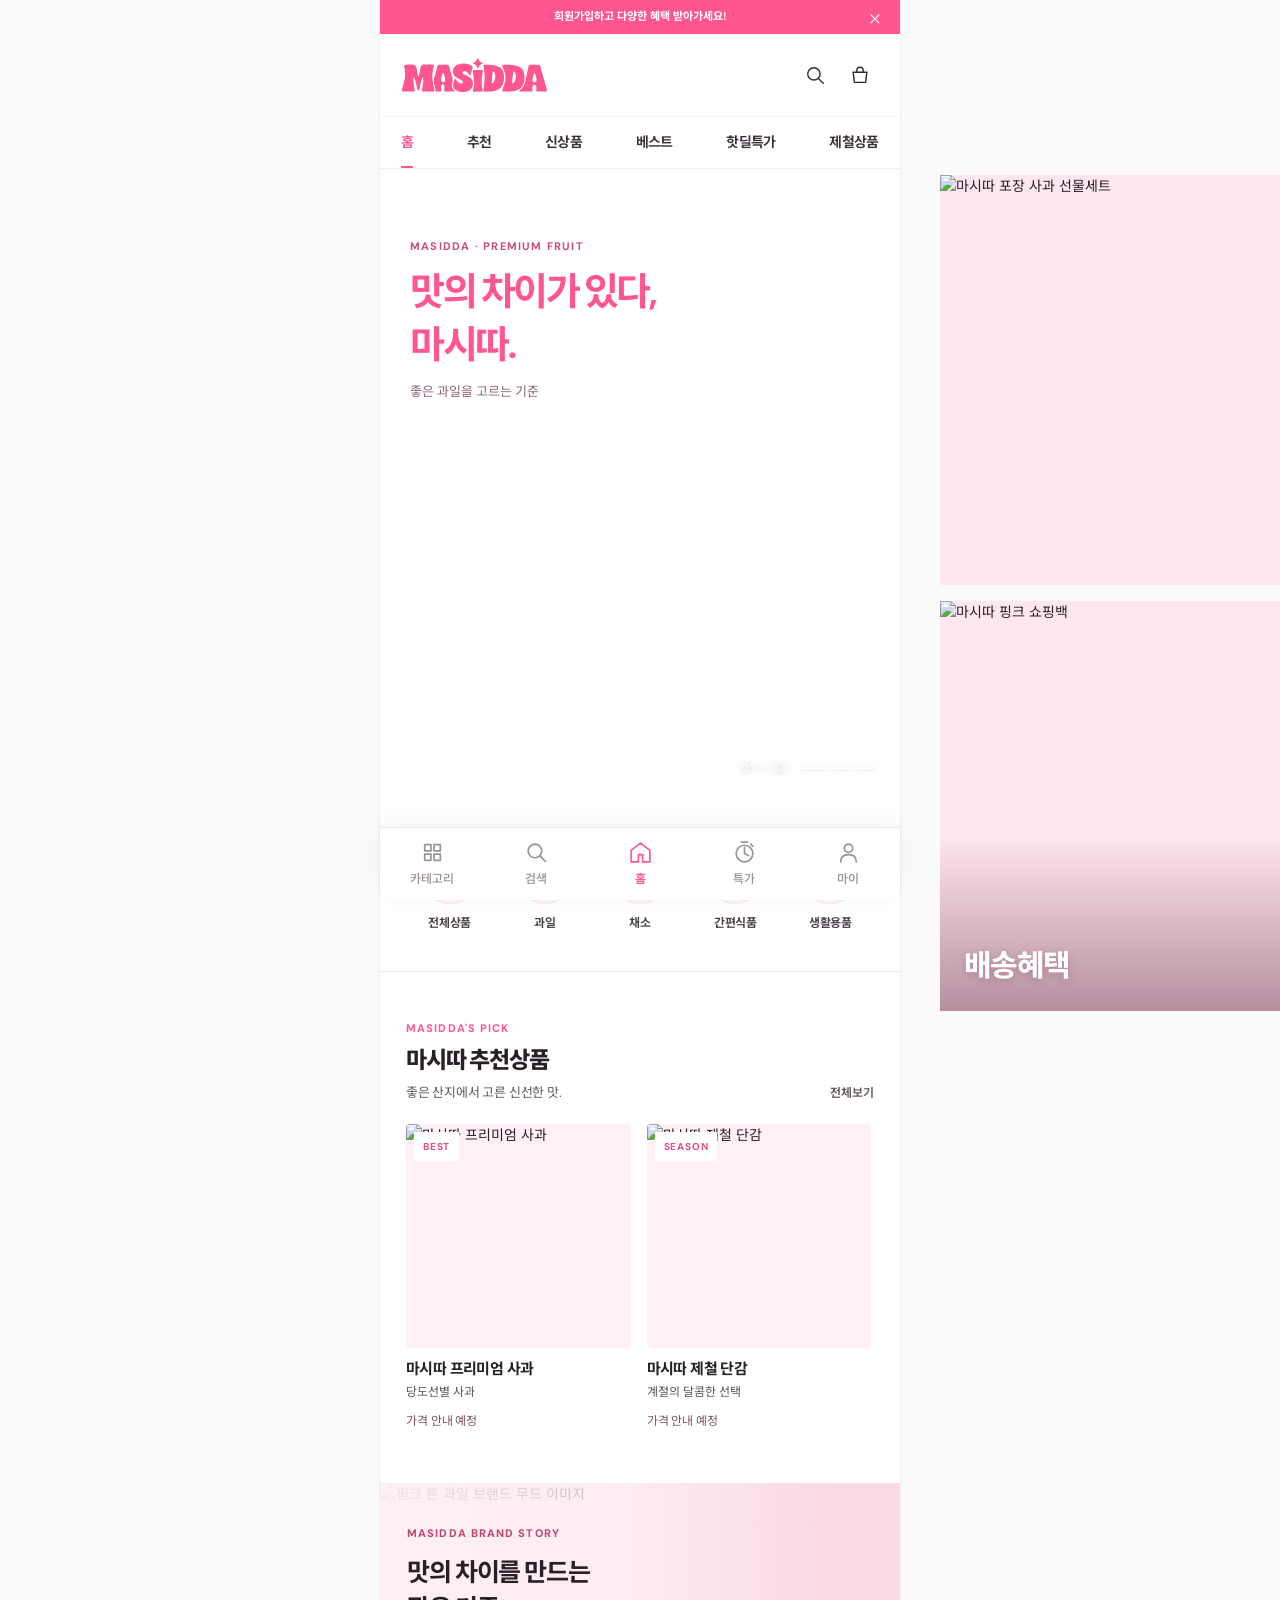
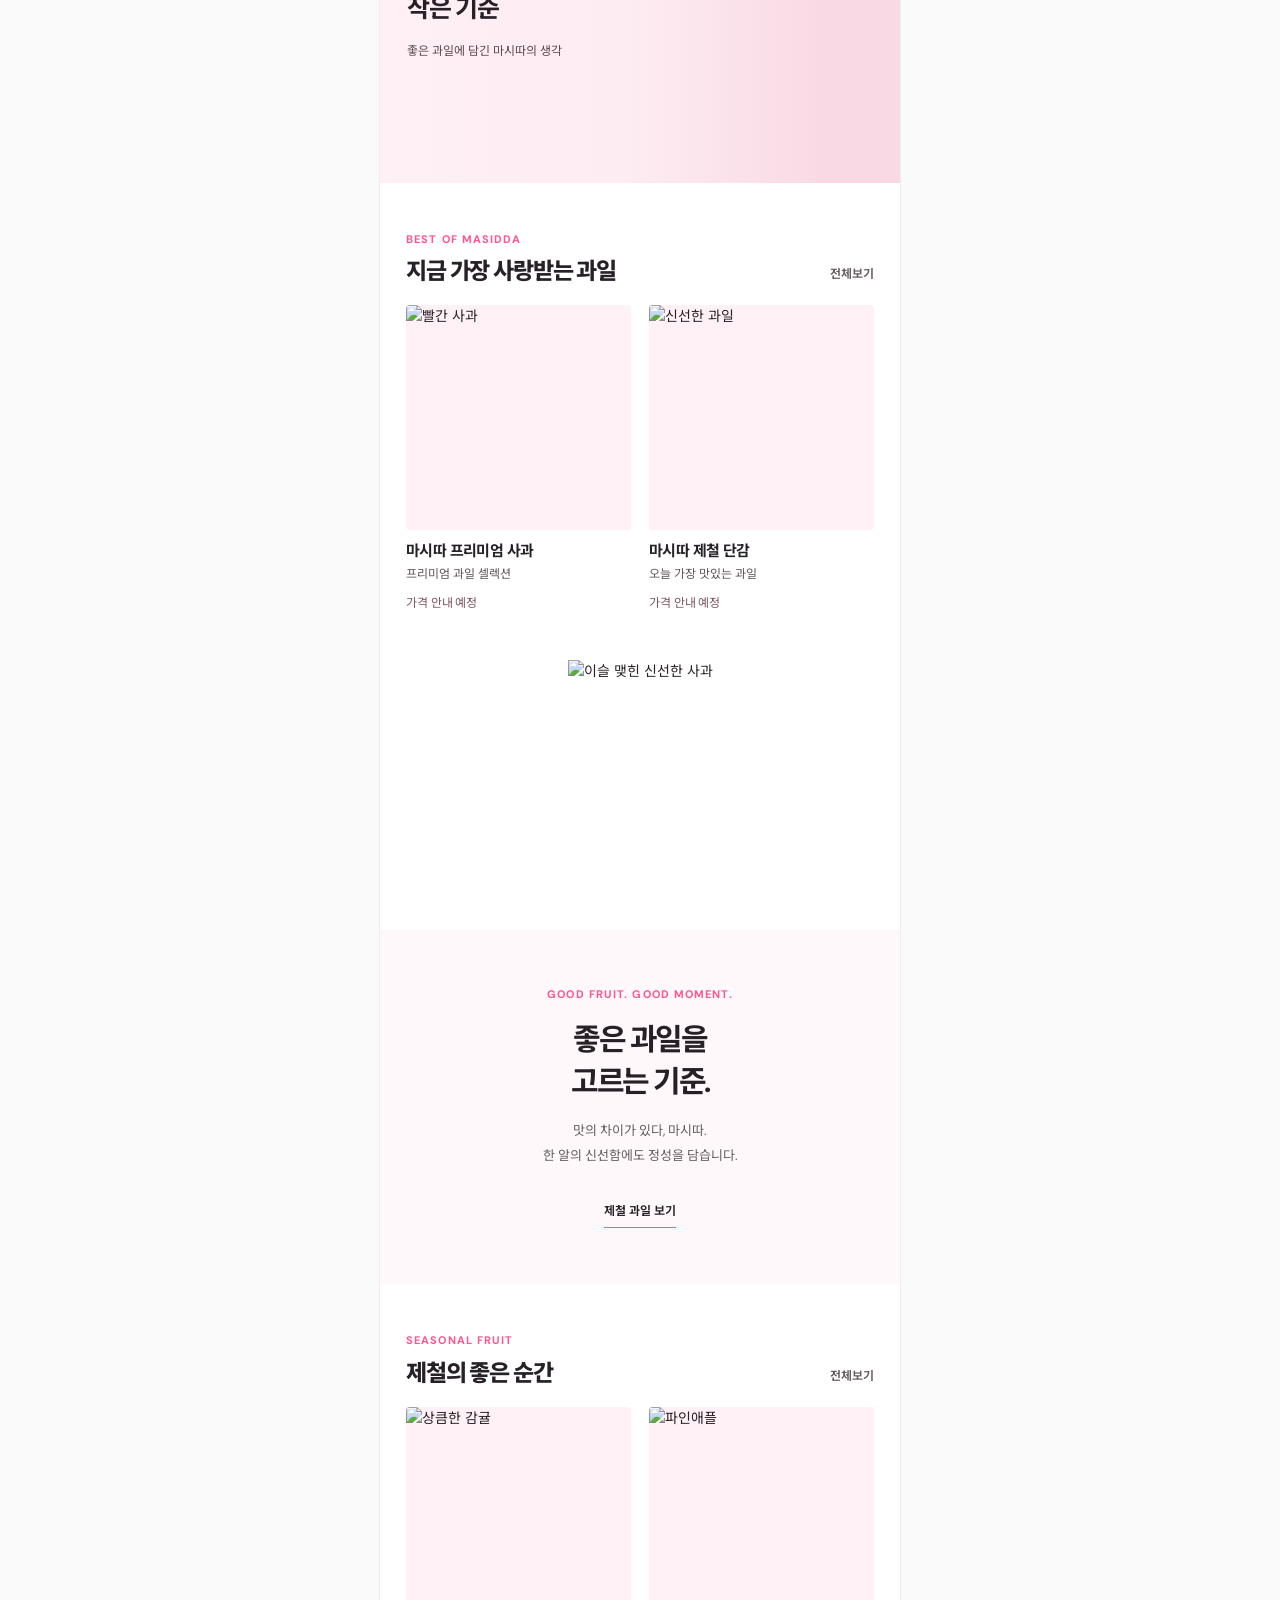
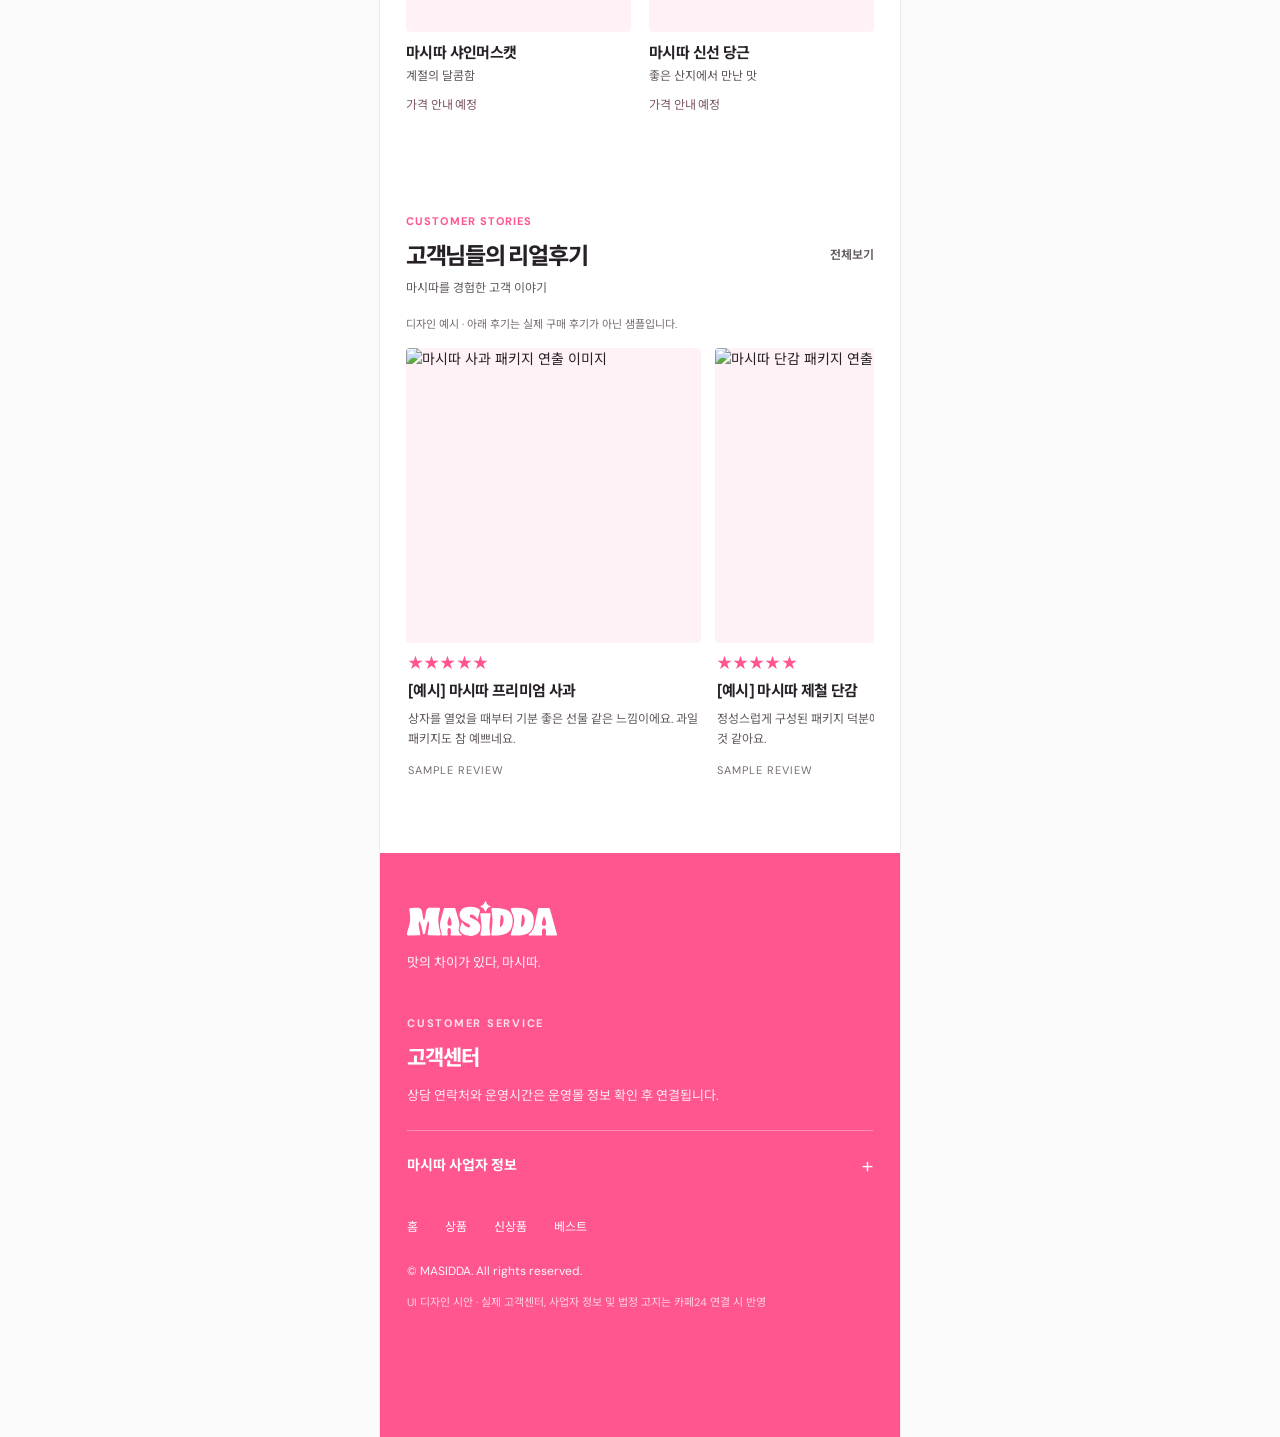
==== commit fc15921a: "Refresh MASIDDA diamond favicon cache and declare scalable SVG support" ====
--- a/index.html
+++ b/index.html
@@ -1,5 +1,5 @@
 <!doctype html>
-<html lang="ko"><head><meta charset="utf-8"><meta name="viewport" content="width=device-width,initial-scale=1"><meta name="theme-color" content="#FF568F"><link rel="icon" type="image/svg+xml" href="./assets/masidda-favicon.svg"><title>마시따 | 좋은 과일을 고르는 기준</title><meta name="description" content="마시따 브랜드 카페24 쇼핑몰 UI 개선 작업용 미리보기"><link rel="preconnect" href="https://fonts.googleapis.com"><link rel="preconnect" href="https://fonts.gstatic.com" crossorigin><link href="https://fonts.googleapis.com/css2?family=DM+Sans:wght@400;500;600;700&family=Noto+Sans+KR:wght@400;500;600;700;800&display=swap" rel="stylesheet"><link rel="stylesheet" href="./styles.css"><script src="./script.js" defer></script></head>
+<html lang="ko"><head><meta charset="utf-8"><meta name="viewport" content="width=device-width,initial-scale=1"><meta name="theme-color" content="#FF568F"><link rel="icon" type="image/svg+xml" sizes="any" href="./assets/masidda-favicon.svg?v=2"><title>마시따 | 좋은 과일을 고르는 기준</title><meta name="description" content="마시따 브랜드 카페24 쇼핑몰 UI 개선 작업용 미리보기"><link rel="preconnect" href="https://fonts.googleapis.com"><link rel="preconnect" href="https://fonts.gstatic.com" crossorigin><link href="https://fonts.googleapis.com/css2?family=DM+Sans:wght@400;500;600;700&family=Noto+Sans+KR:wght@400;500;600;700;800&display=swap" rel="stylesheet"><link rel="stylesheet" href="./styles.css"><script src="./script.js" defer></script></head>
 <body><div class="site-frame">
 <aside class="right-promo" aria-label="마시따 브랜드 안내">
 <a class="side-banner side-banner-image-only" href="./season.html" aria-label="마시따 프리미엄 사과 선물세트 보기"><img src="https://nineworksdatabase.planus253.workers.dev/cdn/uncategorized/20261110-045407-2026-11-10-1-50-19-5f9f5aec.webp" alt="마시따 포장 사과 선물세트" loading="lazy"></a>
--- a/styles.css
+++ b/styles.css
@@ -363,3 +363,64 @@
  .main-nav a{font-size:12px!important}
  .bottom-navigation-item{font-size:11px!important}
 }
+
+
+/* Finish pass: premium spacing, interaction and accessibility */
+:root{--masidda-ink:#262126;--masidda-sub:#5e555a;--masidda-line:#eee7eb;--masidda-pink:#FF568F}
+html{scroll-padding-top:20px}
+.store{overflow:clip}
+.header{background:#fff;min-height:77px}
+.header-logo img{display:block}
+.header-actions .icon-btn{transition:background-color .2s,color .2s}
+.header-actions .icon-btn:hover{color:#FF568F;background:#fff0f5}
+.top-notice{letter-spacing:0;font-size:11px}
+.main-nav{scrollbar-width:none}
+.main-nav a{transition:color .2s}
+.main-nav a:not(.active):hover{color:#FF568F!important}
+.section-head,.review-heading{gap:12px}
+.section-head h2,.review-heading h2{word-break:keep-all}
+.category-icons{border-bottom:1px solid var(--masidda-line)}
+.category-icons a{transition:color .2s;min-width:0}
+.category-icons a:hover{color:#FF568F!important}
+.cat-circle{transition:transform .22s ease,background-color .22s ease,border-color .22s ease}
+.category-icons a:hover .cat-circle{transform:translateY(-2px);background:#ffe9f0}
+.product-photo,.listing-photo{border-radius:4px;isolation:isolate}
+.product-photo img,.listing-photo img{transition:transform .3s ease}
+.product-link:focus-visible{outline:2px solid #FF568F;outline-offset:4px;border-radius:4px}
+.product-card h3,.listing-meta h3{color:var(--masidda-ink)}
+.product-card p,.listing-meta>p{color:var(--masidda-sub)!important}
+.product-row{scroll-padding-inline:2px;padding-bottom:5px}
+.story-inner{padding-top:52px;padding-bottom:56px}
+.story-inner p{max-width:32em;margin-left:auto;margin-right:auto}
+.section-head>a,.review-more{transition:color .2s}
+.section-head>a:hover{color:#FF568F!important}
+.review-picture{border-radius:4px;overflow:hidden}
+.review-picture img{transition:transform .3s ease}
+.review-item:hover .review-picture img{transform:scale(1.025)}
+.review-stars{letter-spacing:.08em}
+.review-detail h3{word-break:keep-all}
+.line-promo .line-promo-copy{max-width:75%}
+.side-banner{transition:box-shadow .25s}
+.side-banner:focus-visible{outline:2px solid #FF568F;outline-offset:3px}
+.side-banner img{transition:transform .4s ease}
+.side-banner:hover img{transform:scale(1.02)}
+.footer{line-height:1.7}
+.footer-service{padding-top:15px!important}
+.footer-business summary{min-height:38px}
+.footer-nav{flex-wrap:wrap;row-gap:10px}
+.footer a:hover{opacity:.8}
+.bottom-navigation{backdrop-filter:blur(12px);-webkit-backdrop-filter:blur(12px)}
+.bottom-navigation-item{transition:color .2s,background-color .2s}
+.bottom-navigation-item:hover{color:#FF568F}
+.bottom-navigation-item svg{flex-shrink:0}
+.listing-grid{align-items:start}
+.listing-card{min-width:0}
+.listing-pricing strong{color:#30252b}
+.listing-benefit span{border-radius:2px}
+.search-panel{border-radius:8px}
+.search-form input:focus{border-color:#FF568F;outline:1px solid #FF568F}
+.search-results a:hover{color:#FF568F}
+@media(min-width:761px){.product-section{padding-top:44px;padding-bottom:47px}.listing-section{padding-bottom:70px}}
+@media(max-width:760px){.store{max-width:520px}.hero{max-height:630px}.section-head h2{font-size:22px}.listing-grid{gap:29px 13px}}
+@media(max-width:390px){.top-notice{font-size:10px}.section-head h2{font-size:20px}.footer-nav{gap:15px}}
+@media(prefers-reduced-motion:reduce){.product-photo img,.listing-photo img,.review-picture img,.side-banner img,.category-icons .cat-circle{transition:none!important;transform:none!important}}
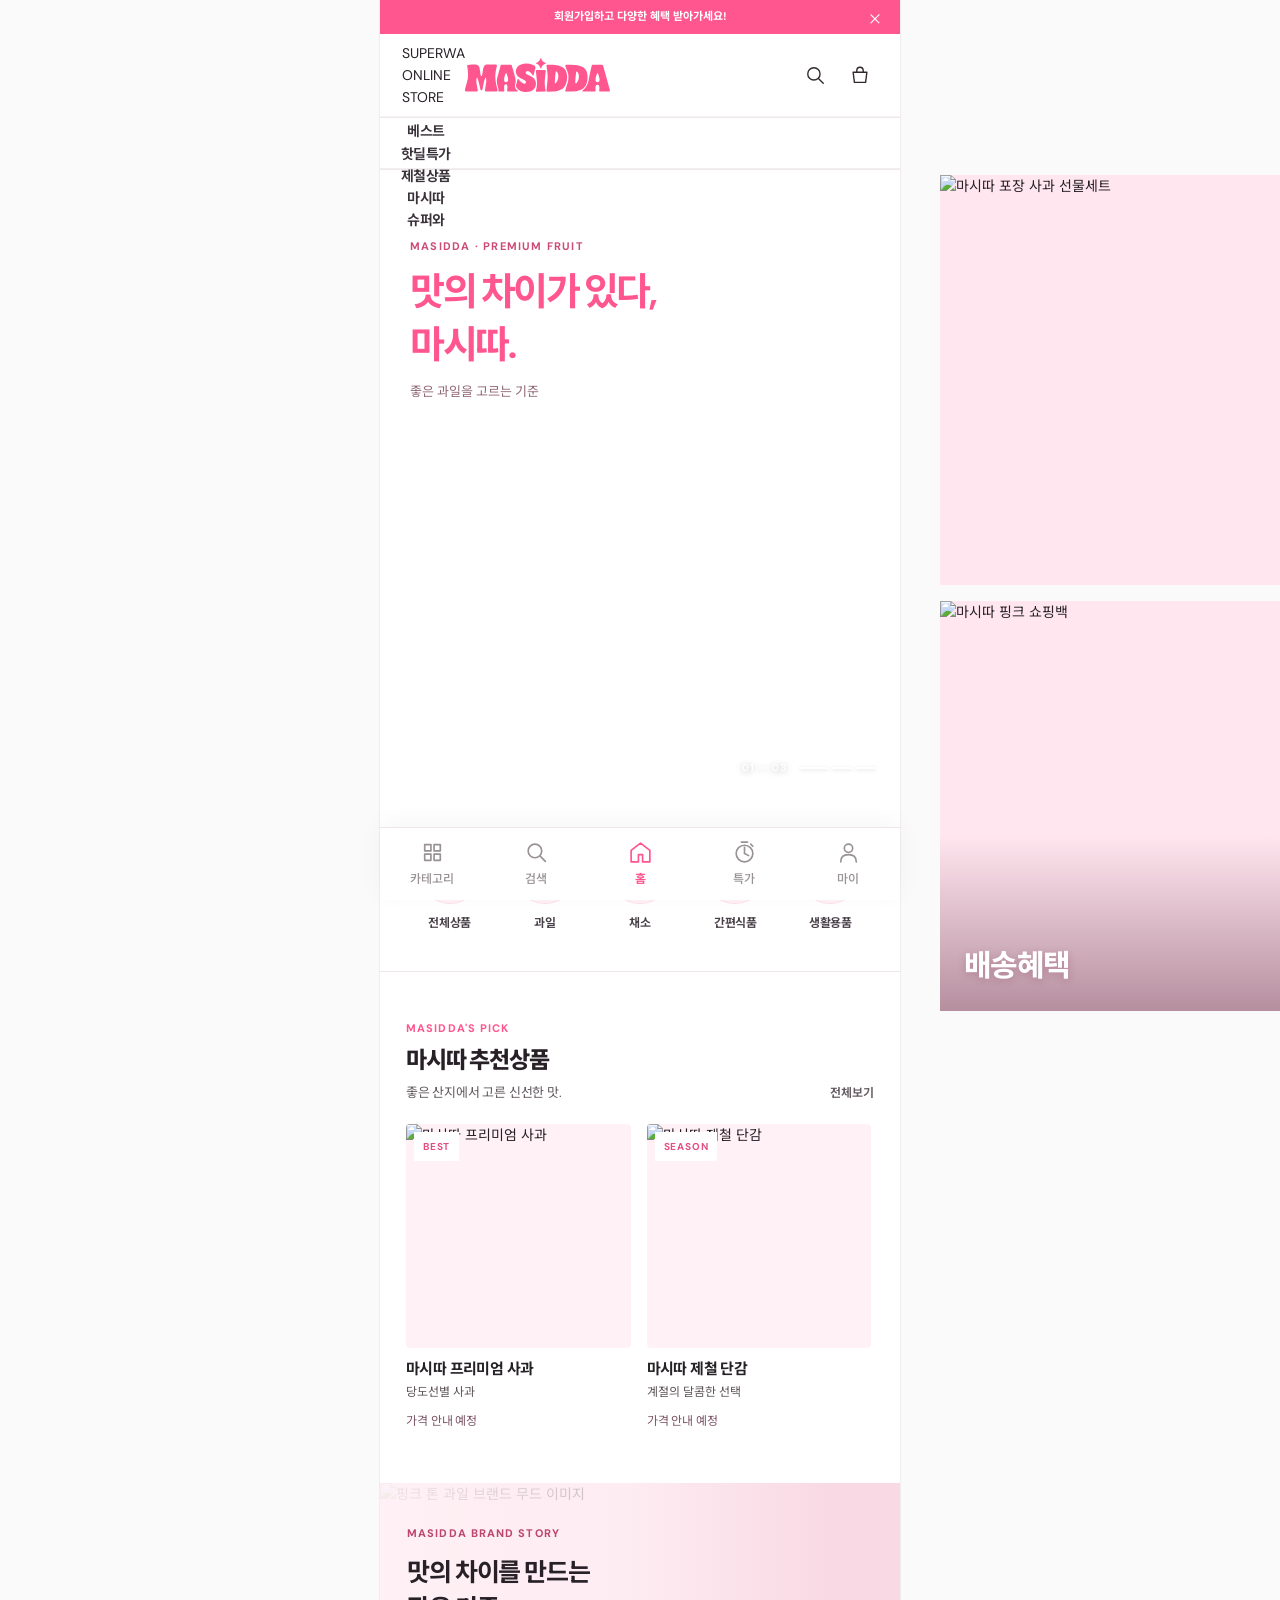
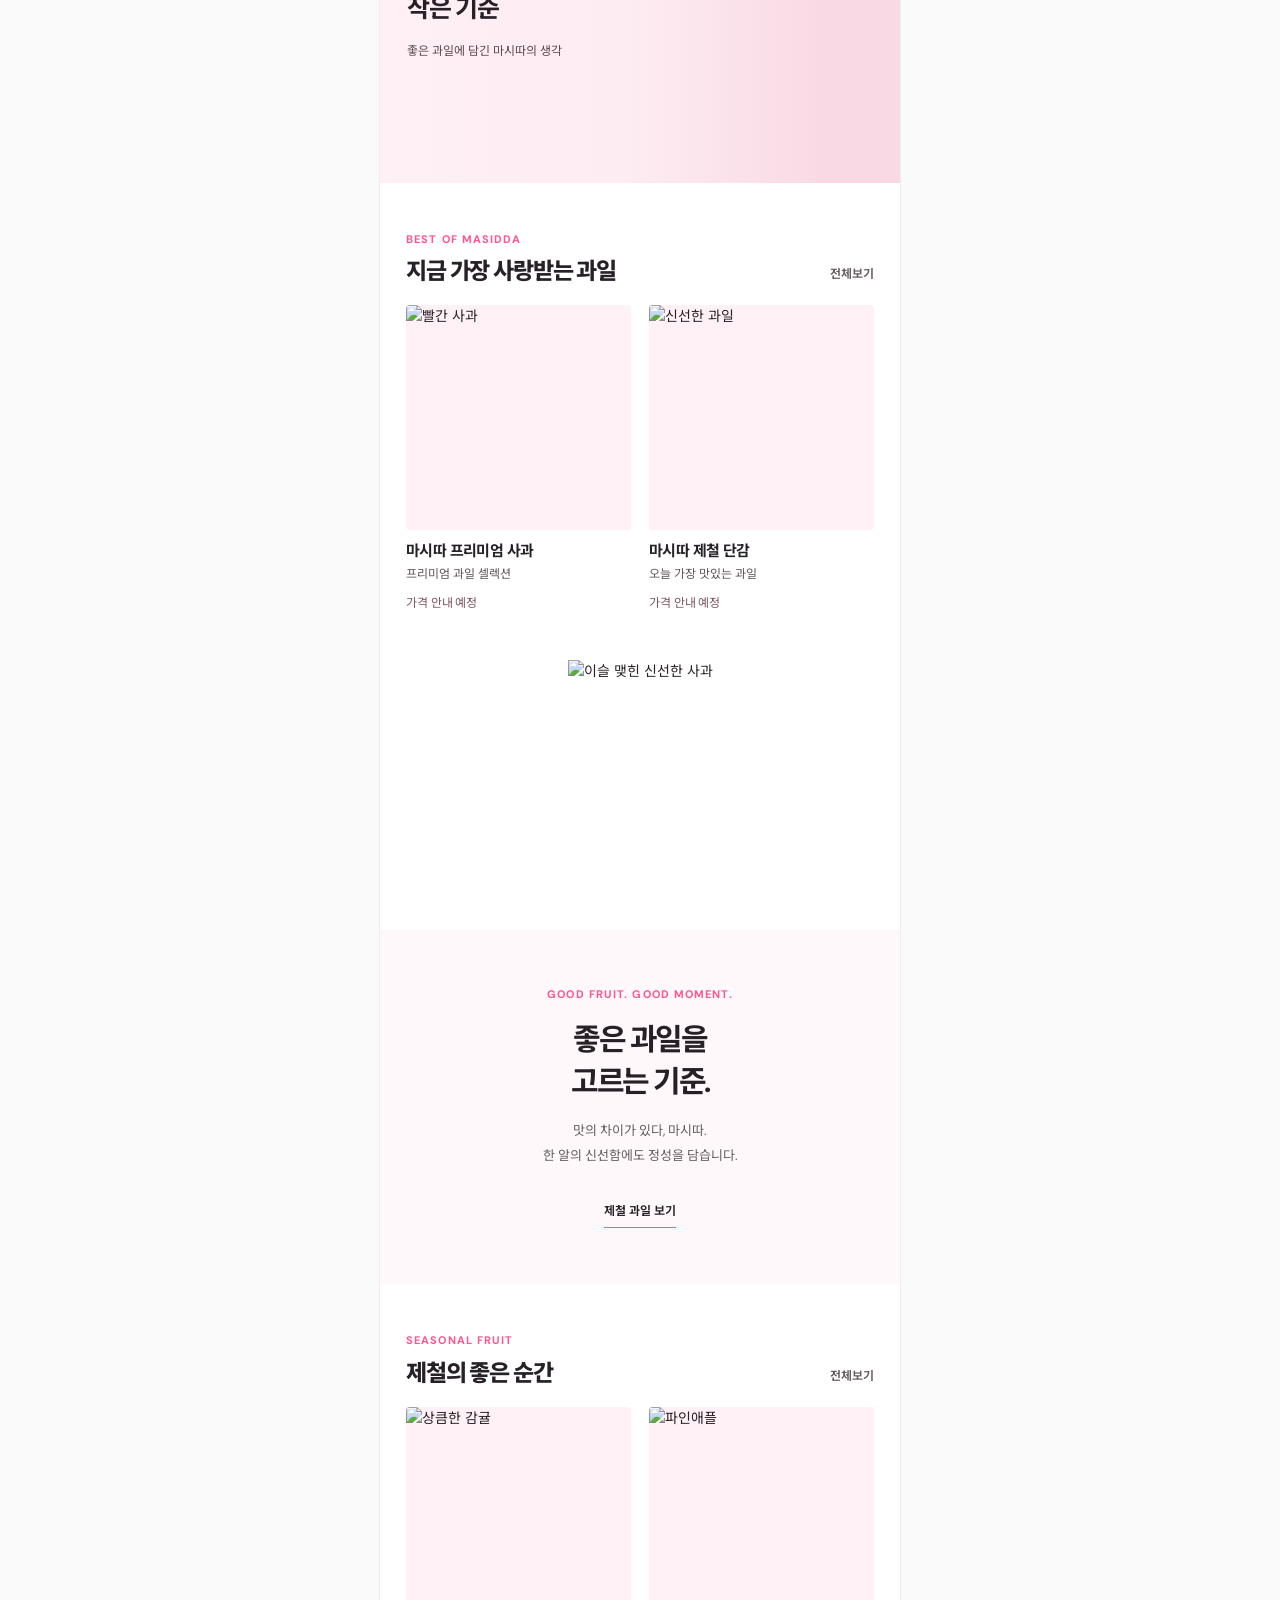
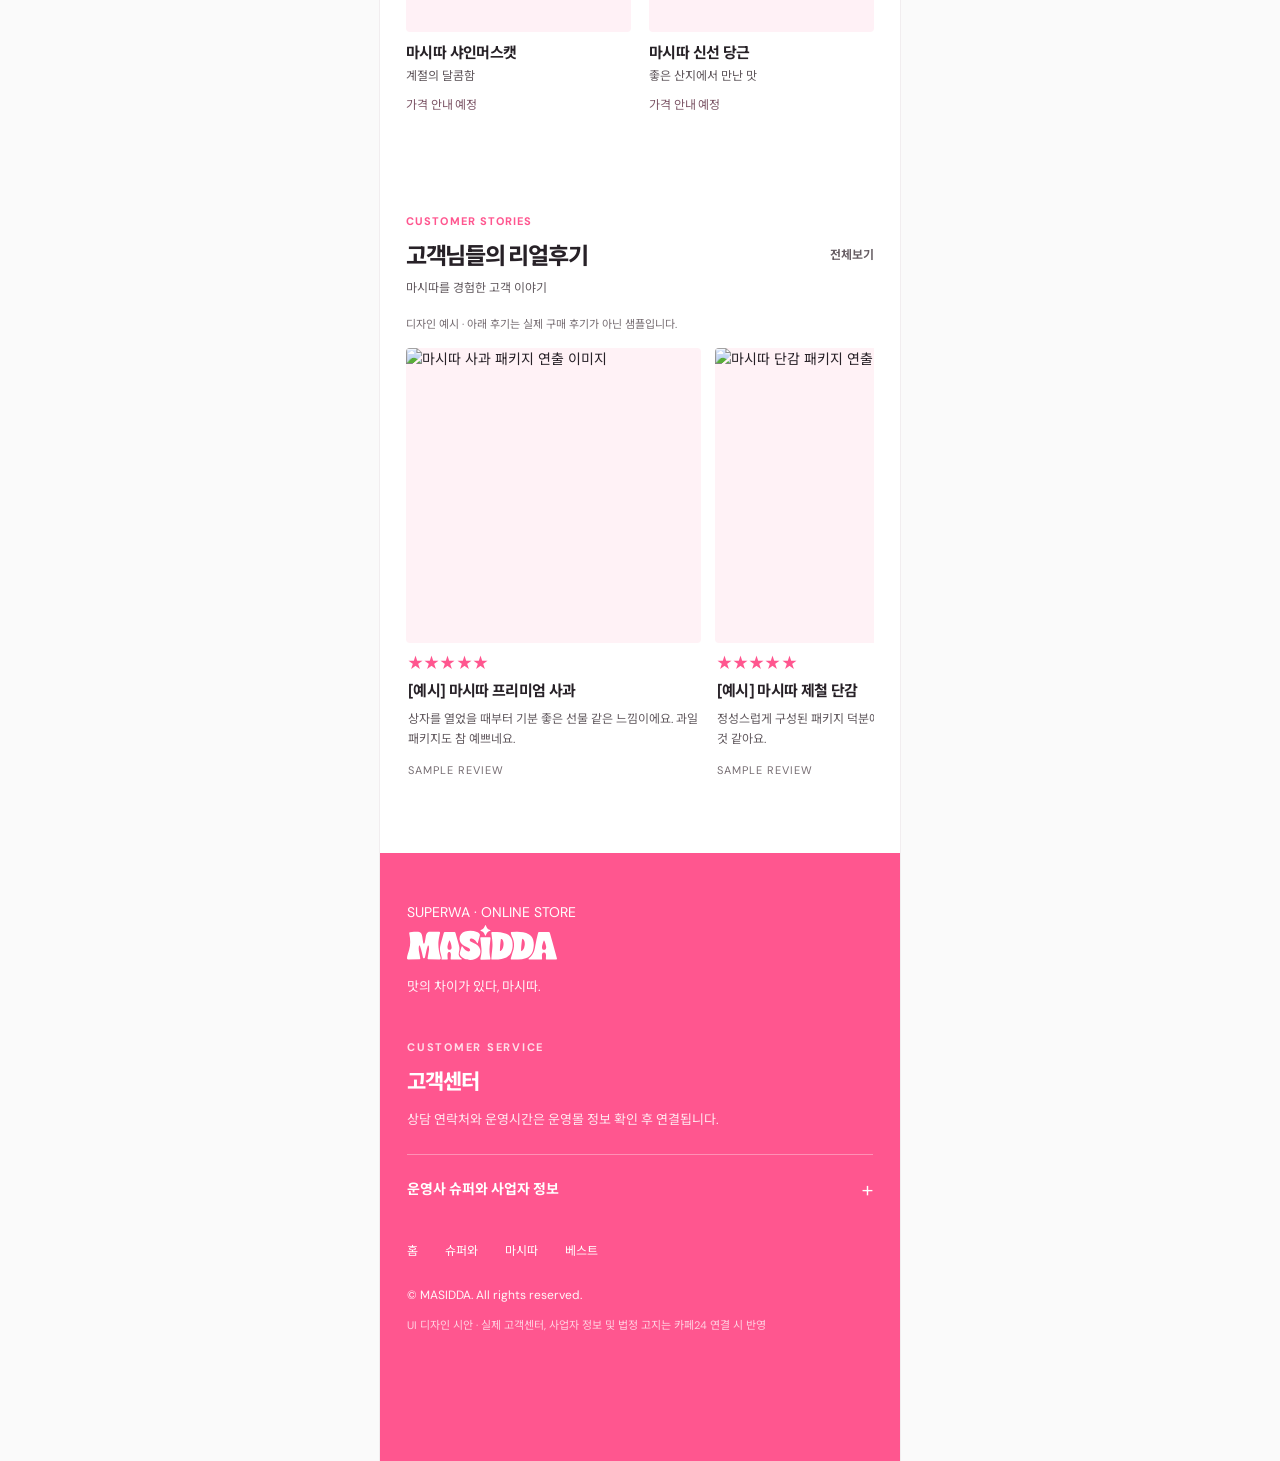
==== commit 6e7a86e1: "Introduce SUPERWA parent identity and MASIDDA brand navigation" ====
--- a/index.html
+++ b/index.html
@@ -7,8 +7,8 @@
 </aside>
 <main class="store" id="top">
   <div class="top-notice"><span>회원가입하고 다양한 혜택 받아가세요!</span><button id="closeNotice" aria-label="공지 닫기" type="button">×</button></div>
-  <header class="header"><a class="header-logo" href="./index.html" aria-label="마시따 홈"><img src="./assets/masidda-logo-pink.svg" alt="MASIDDA"></a><div class="header-actions"><button class="icon-btn search-toggle" type="button" aria-label="상품 검색"><svg viewBox="0 0 24 24" aria-hidden="true"><circle cx="10.8" cy="10.8" r="6.7"/><path d="m16 16 5 5"/></svg></button><button id="cartBtn" class="icon-btn" type="button" aria-label="장바구니"><svg viewBox="0 0 24 24" aria-hidden="true"><path d="M4.5 9h15l-1.4 11H5.9L4.5 9ZM8.5 9V7a3.5 3.5 0 0 1 7 0v2"/></svg></button></div></header>
-  <nav class="main-nav" aria-label="주요 메뉴"><a class="active" aria-current="page" href="./index.html">홈</a><a href="./recommend.html">추천</a><a href="./new.html">신상품</a><a href="./best.html">베스트</a><a href="./deals.html">핫딜특가</a><a href="./season.html">제철상품</a></nav>
+  <header class="header"><a class="header-logo brand-stack" href="./index.html" aria-label="슈퍼와 쇼핑몰 홈"><span class="brand-parent">SUPERWA <span class="brand-parent-note">ONLINE STORE</span></span><img src="./assets/masidda-logo-pink.svg" alt="MASIDDA"></a><div class="header-actions"><button class="icon-btn search-toggle" type="button" aria-label="상품 검색"><svg viewBox="0 0 24 24" aria-hidden="true"><circle cx="10.8" cy="10.8" r="6.7"/><path d="m16 16 5 5"/></svg></button><button id="cartBtn" class="icon-btn" type="button" aria-label="장바구니"><svg viewBox="0 0 24 24" aria-hidden="true"><path d="M4.5 9h15l-1.4 11H5.9L4.5 9ZM8.5 9V7a3.5 3.5 0 0 1 7 0v2"/></svg></button></div></header>
+  <nav class="main-nav" aria-label="주요 메뉴"><div class="main-nav-inner"><a href="./index.html" class="active" aria-current="page">홈</a><a href="./recommend.html">추천</a><a href="./new.html">신상품</a><a href="./best.html">베스트</a><a href="./deals.html">핫딜특가</a><a href="./season.html">제철상품</a><a href="./masidda.html">마시따</a><a href="./superwa.html">슈퍼와</a></div></nav>
   <section class="hero" aria-label="메인 프로모션"><div class="hero-track" id="heroTrack">
 <article class="hero-slide slide-apple"><div class="hero-photo" style="background-image:url('https://nineworksdatabase.planus253.workers.dev/cdn/uncategorized/20261110-045403-222-5fde7b22.webp')"></div><div class="hero-copy"><span>MASIDDA · PREMIUM FRUIT</span><h1>맛의 차이가 있다,<br>마시따.</h1><p>좋은 과일을 고르는 기준</p></div></article>
 <article class="hero-slide slide-watermelon"><div class="hero-photo" style="background-image:url('https://nineworksdatabase.planus253.workers.dev/cdn/uncategorized/20261110-045404-2683-86191fd7.webp')"></div><div class="hero-copy"><span>SEASONAL SELECTION</span><h1>오늘 가장<br>맛있는 순간.</h1><p>제철의 달콤함을 담았습니다.</p></div></article>
@@ -37,10 +37,10 @@
   </div>
 </section>
 <footer class="footer" id="footer">
-  <div class="footer-brand"><img src="./assets/masidda-logo-white.svg" alt="MASIDDA"><p>맛의 차이가 있다, 마시따.</p></div>
+  <div class="footer-brand"><span class="footer-operator">SUPERWA · ONLINE STORE</span><img src="./assets/masidda-logo-white.svg" alt="MASIDDA"><p>맛의 차이가 있다, 마시따.</p></div>
   <div class="footer-service"><span class="footer-kicker">CUSTOMER SERVICE</span><h2>고객센터</h2><p>상담 연락처와 운영시간은 운영몰 정보 확인 후 연결됩니다.</p></div>
-  <details class="footer-business"><summary>마시따 사업자 정보 <span aria-hidden="true">+</span></summary><div>상호명, 대표자, 사업자등록번호, 통신판매업 신고번호, 주소 등 사업자 정보를 카페24 운영몰에서 확인 후 적용합니다.</div></details>
-  <div class="footer-nav"><a href="./index.html">홈</a><a href="./recommend.html">상품</a><a href="./new.html">신상품</a><a href="./best.html">베스트</a></div>
+  <details class="footer-business"><summary>운영사 슈퍼와 사업자 정보 <span aria-hidden="true">+</span></summary><div>상호명, 대표자, 사업자등록번호, 통신판매업 신고번호, 주소 등 사업자 정보를 카페24 운영몰에서 확인 후 적용합니다.</div></details>
+  <div class="footer-nav"><a href="./index.html">홈</a><a href="./superwa.html">슈퍼와</a><a href="./masidda.html">마시따</a><a href="./best.html">베스트</a></div>
   <p class="footer-copyright">© MASIDDA. All rights reserved.</p>
   <p class="footer-demo">UI 디자인 시안 · 실제 고객센터, 사업자 정보 및 법정 고지는 카페24 연결 시 반영</p>
 </footer>
--- a/styles.css
+++ b/styles.css
@@ -424,3 +424,12 @@
 @media(max-width:760px){.store{max-width:520px}.hero{max-height:630px}.section-head h2{font-size:22px}.listing-grid{gap:29px 13px}}
 @media(max-width:390px){.top-notice{font-size:10px}.section-head h2{font-size:20px}.footer-nav{gap:15px}}
 @media(prefers-reduced-motion:reduce){.product-photo img,.listing-photo img,.review-picture img,.side-banner img,.category-icons .cat-circle{transition:none!important;transform:none!important}}
+
+/* Sticky storefront header + category navigation while scrolling */
+:root{--masidda-sticky-header:83px}
+.site-frame,.store{overflow:visible!important}
+.header{position:sticky!important;top:0!important;z-index:32!important;height:var(--masidda-sticky-header)!important;min-height:0!important;background:#fff!important;box-shadow:0 1px 0 #eee7eb}
+.main-nav{position:sticky!important;top:var(--masidda-sticky-header)!important;z-index:31!important;background:#fff!important;box-shadow:0 1px 0 #efe8ec}
+.top-notice{position:relative;z-index:1}
+@media(max-width:760px){:root{--masidda-sticky-header:78px}}
+@media(max-width:390px){:root{--masidda-sticky-header:66px}}
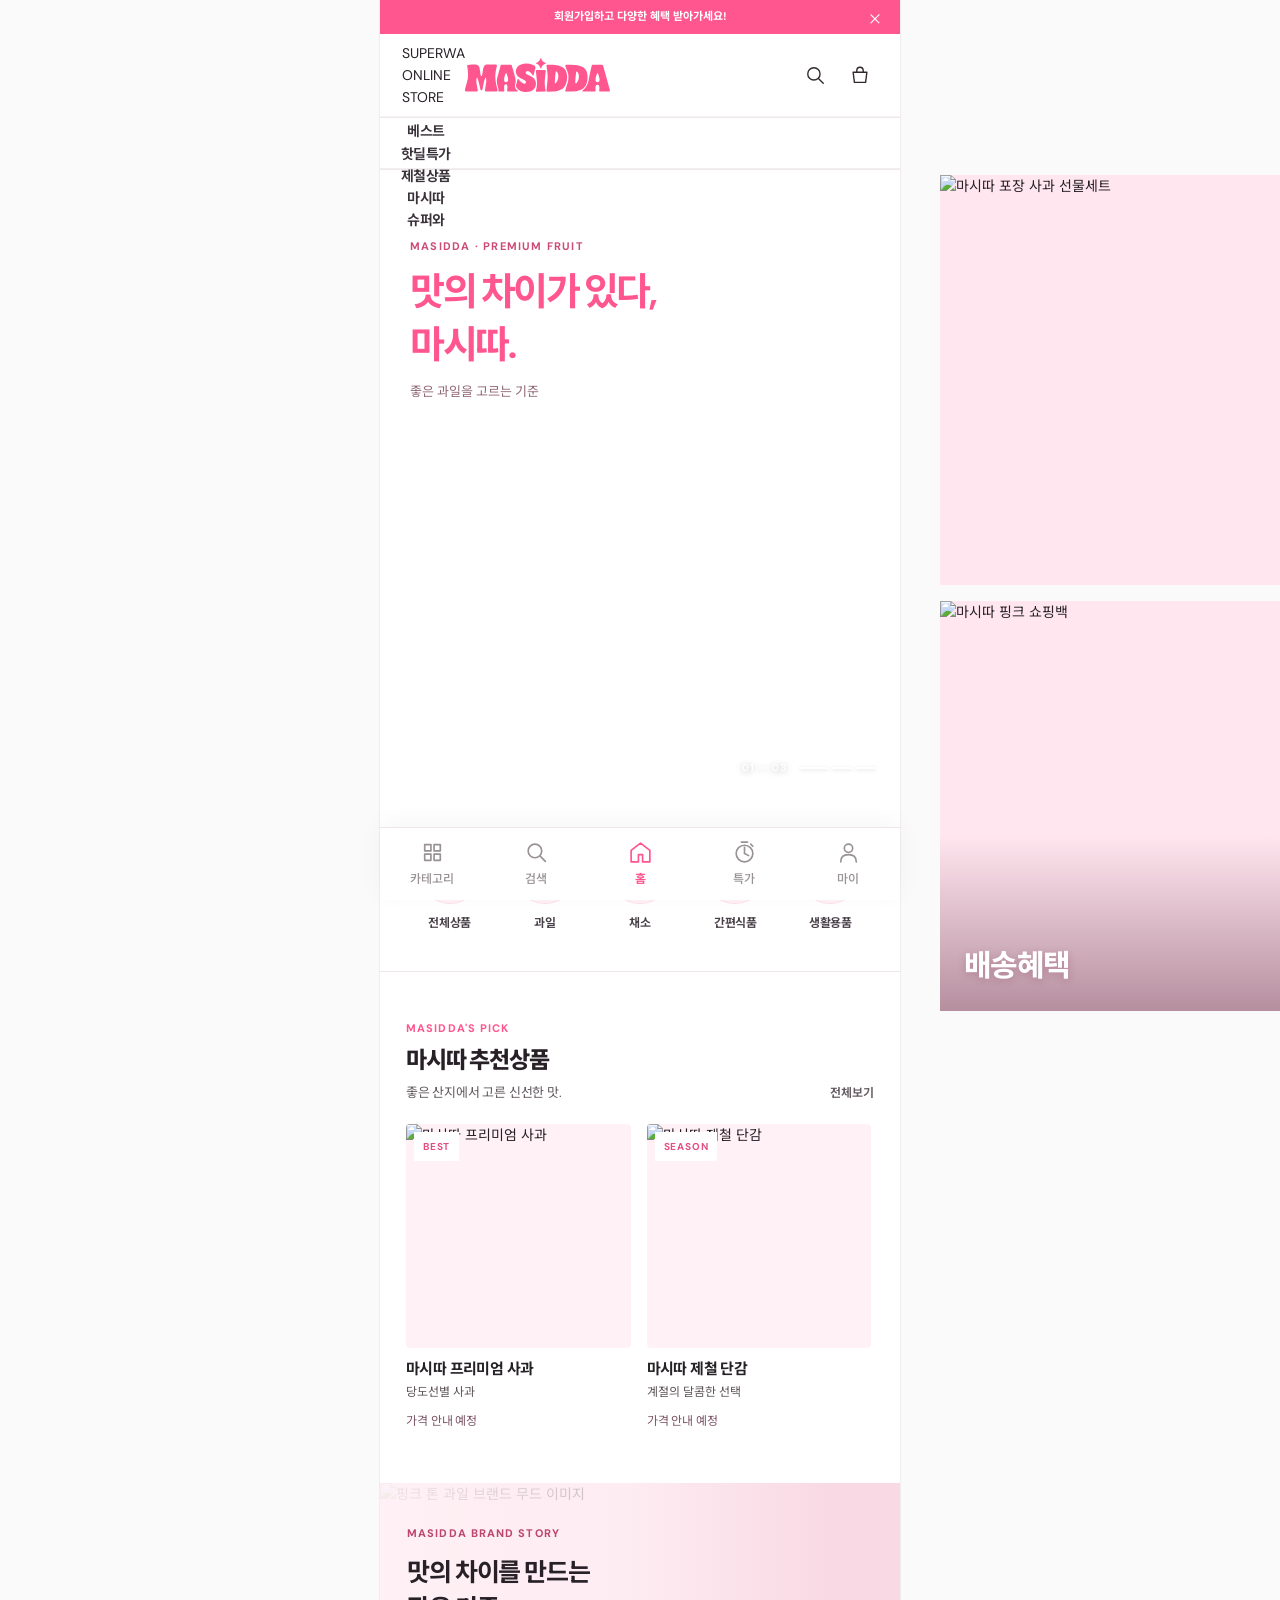
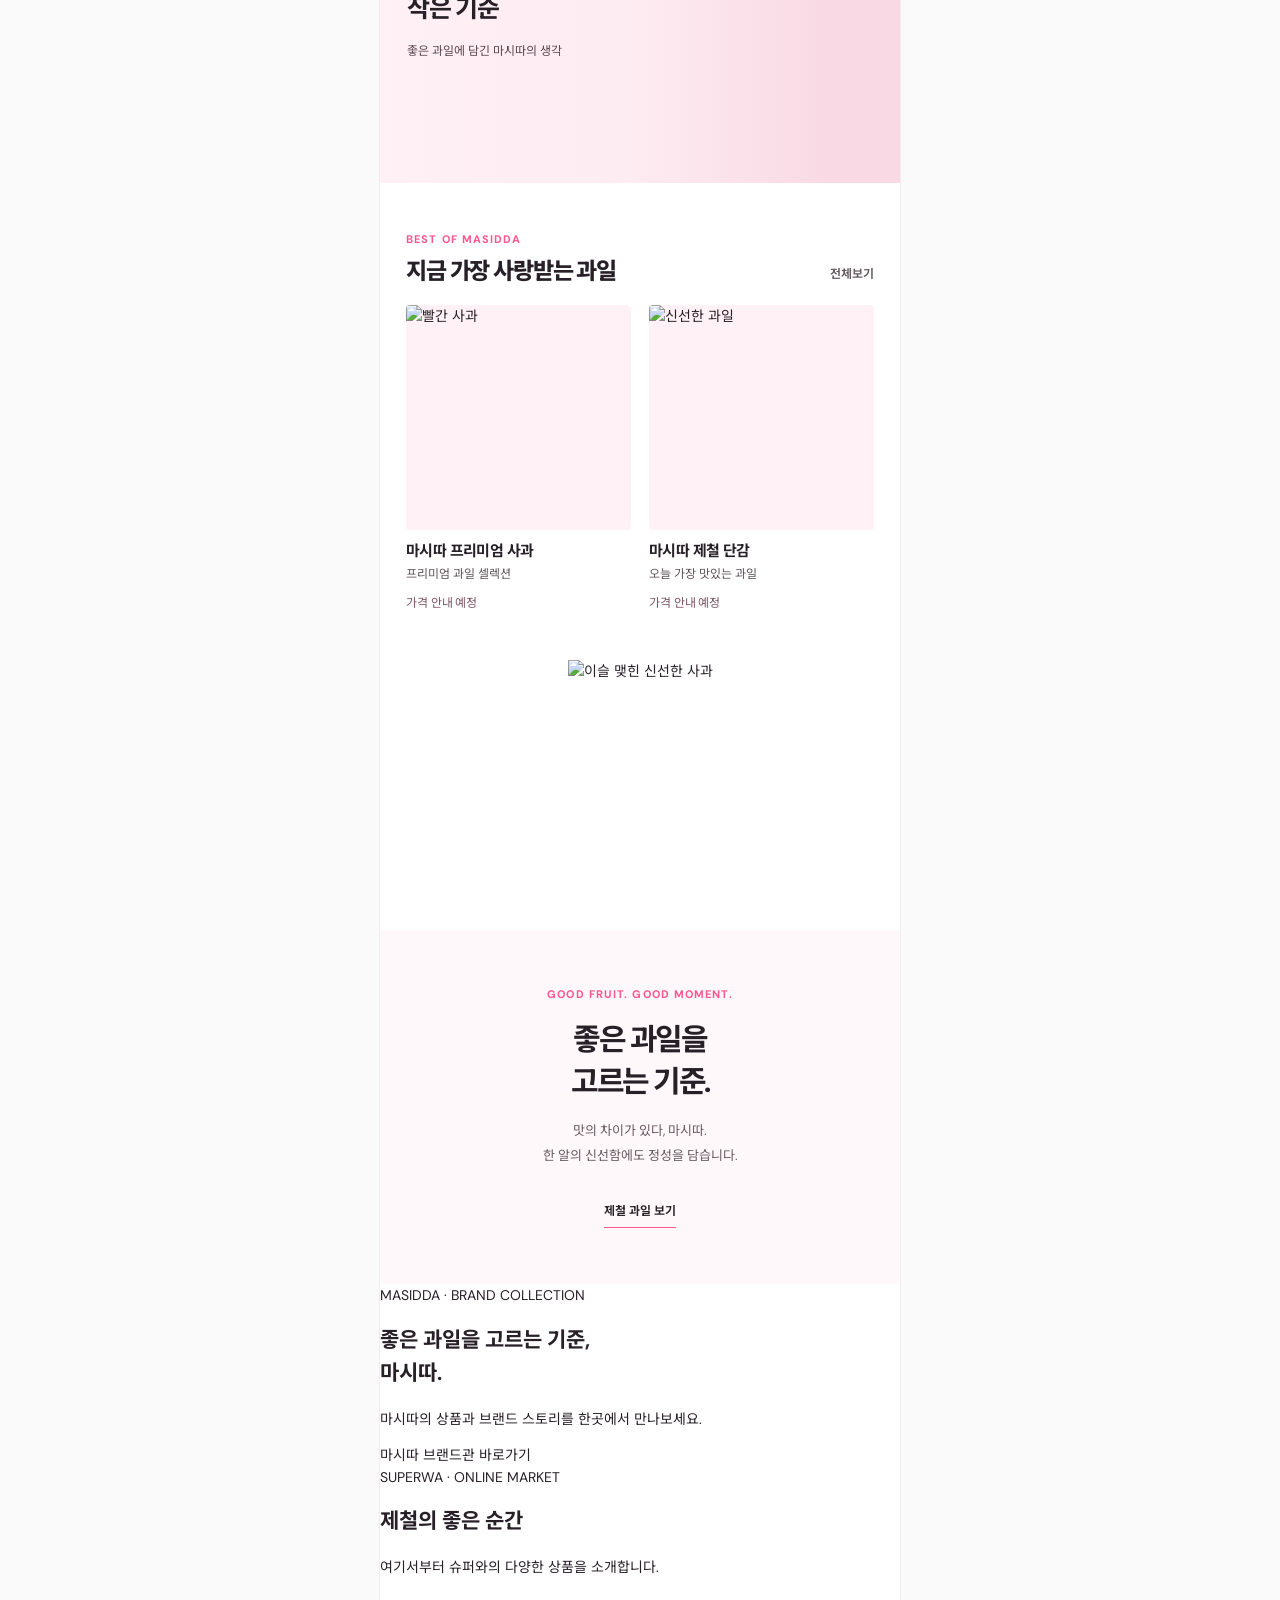
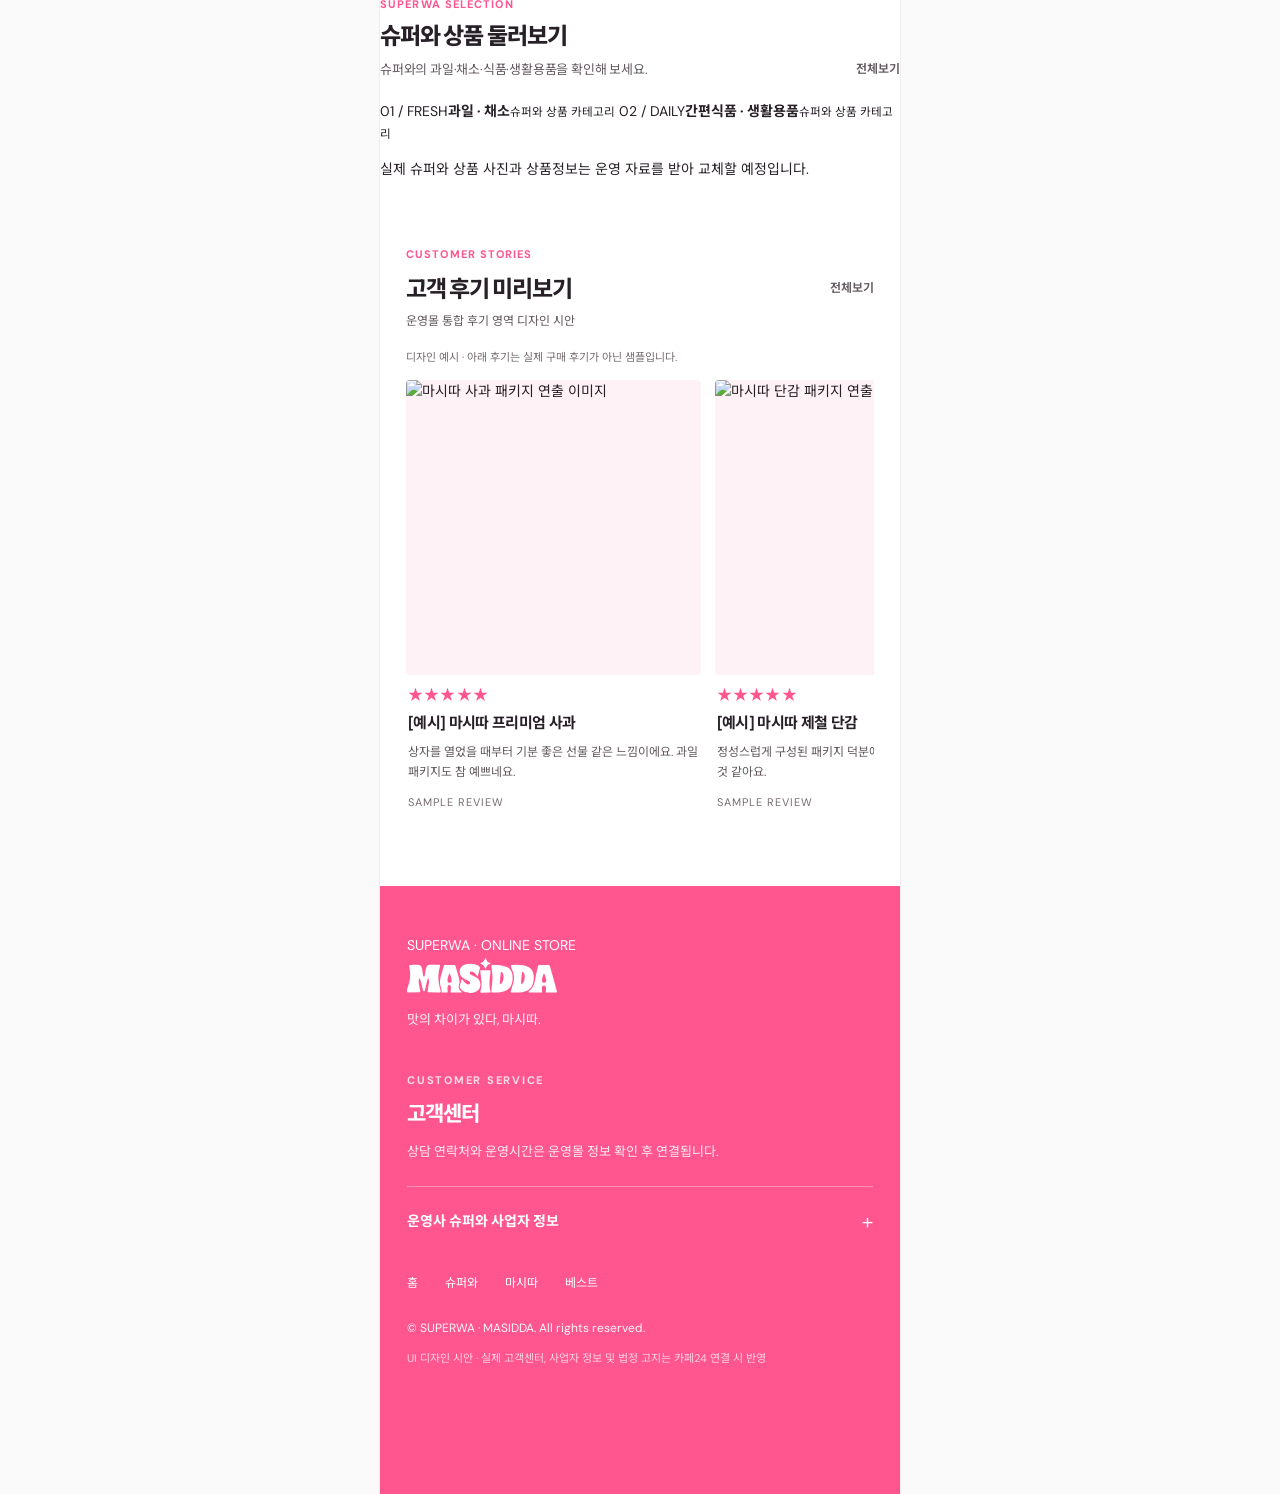
==== commit 23f14b21: "Separate MASIDDA lead brand from SUPERWA collection starting at seasonal section" ====
--- a/index.html
+++ b/index.html
@@ -2,7 +2,7 @@
 <html lang="ko"><head><meta charset="utf-8"><meta name="viewport" content="width=device-width,initial-scale=1"><meta name="theme-color" content="#FF568F"><link rel="icon" type="image/svg+xml" sizes="any" href="./assets/masidda-favicon.svg?v=2"><title>마시따 | 좋은 과일을 고르는 기준</title><meta name="description" content="마시따 브랜드 카페24 쇼핑몰 UI 개선 작업용 미리보기"><link rel="preconnect" href="https://fonts.googleapis.com"><link rel="preconnect" href="https://fonts.gstatic.com" crossorigin><link href="https://fonts.googleapis.com/css2?family=DM+Sans:wght@400;500;600;700&family=Noto+Sans+KR:wght@400;500;600;700;800&display=swap" rel="stylesheet"><link rel="stylesheet" href="./styles.css"><script src="./script.js" defer></script></head>
 <body><div class="site-frame">
 <aside class="right-promo" aria-label="마시따 브랜드 안내">
-<a class="side-banner side-banner-image-only" href="./season.html" aria-label="마시따 프리미엄 사과 선물세트 보기"><img src="https://nineworksdatabase.planus253.workers.dev/cdn/uncategorized/20261110-045407-2026-11-10-1-50-19-5f9f5aec.webp" alt="마시따 포장 사과 선물세트" loading="lazy"></a>
+<a class="side-banner side-banner-image-only" href="./masidda.html" aria-label="마시따 프리미엄 사과 선물세트 보기"><img src="https://nineworksdatabase.planus253.workers.dev/cdn/uncategorized/20261110-045407-2026-11-10-1-50-19-5f9f5aec.webp" alt="마시따 포장 사과 선물세트" loading="lazy"></a>
 <a class="side-banner side-banner-delivery" href="./deals.html" aria-label="마시따 배송혜택 보기"><img src="https://nineworksdatabase.planus253.workers.dev/cdn/uncategorized/20261110-045406-2026-11-10-1-50-12-e83f3f9f.webp" alt="마시따 핑크 쇼핑백" loading="lazy"><div class="side-banner-copy"><strong>배송혜택</strong></div></a>
 </aside>
 <main class="store" id="top">
@@ -15,7 +15,7 @@
 <article class="hero-slide slide-strawberry"><div class="hero-photo" style="background-image:url('https://nineworksdatabase.planus253.workers.dev/cdn/uncategorized/20261110-045406-2026-07-10-9-56-10-1-e9a34db2.webp')"></div><div class="hero-copy"><span>FRESH & SWEET</span><h1>한 입에 느끼는<br>신선함.</h1><p>좋은 과일이 전하는 맛있는 일상</p></div></article>
 </div><div class="hero-pagination" aria-label="배너 위치"><span id="slideNumber">01 — 03</span><div class="dots" id="slideDots"><button class="active" aria-label="1번 배너" data-slide="0"></button><button aria-label="2번 배너" data-slide="1"></button><button aria-label="3번 배너" data-slide="2"></button></div></div></section>
   <section class="category-icons" aria-label="카테고리 바로가기"><a href="./recommend.html"><span class="cat-circle"><svg viewBox="0 0 32 32" aria-hidden="true"><rect x="5" y="5" width="9" height="9" rx="1.5"/><rect x="18" y="5" width="9" height="9" rx="1.5"/><rect x="5" y="18" width="9" height="9" rx="1.5"/><rect x="18" y="18" width="9" height="9" rx="1.5"/></svg></span><span>전체상품</span></a><a href="./best.html"><span class="cat-circle"><svg viewBox="0 0 32 32" aria-hidden="true"><path d="M16 11C9 5 3 12 6 21c2 6 8 8 10 5 2 3 8 1 10-5 3-9-3-16-10-10Z"/><path d="M16 11c0-4 1-6 4-8M16 9c-3-3-6-4-8-2"/></svg></span><span>과일</span></a><a href="./season.html"><span class="cat-circle"><svg viewBox="0 0 32 32" aria-hidden="true"><path d="M10 14c4-4 9-3 12 2L14 28c-1 2-3 1-3-1L8 17c0-1 1-3 2-3ZM15 12c0-5 3-8 6-9M16 12c3-5 7-6 11-5M11 13c-3-3-6-4-8-3"/></svg></span><span>채소</span></a><a href="./deals.html"><span class="cat-circle"><svg viewBox="0 0 32 32" aria-hidden="true"><rect x="6" y="10" width="20" height="17" rx="1"/><path d="M4 7h24v4H4zM12 17h8M13 21h6"/></svg></span><span>간편식품</span></a><a href="./new.html"><span class="cat-circle"><svg viewBox="0 0 32 32" aria-hidden="true"><path d="M7 13h18v15H7zM4 9h24v5H4zM16 9v19M16 9C12 1 5 4 7 8c2 2 5 1 9 1ZM16 9c4-8 11-5 9-1-2 2-5 1-9 1Z"/></svg></span><span>생활용품</span></a></section>
-  <section class="product-section first-section" id="recommend"><div class="section-head"><div><small>MASIDDA'S PICK</small><h2>마시따 추천상품</h2><p class="section-intro">좋은 산지에서 고른 신선한 맛.</p></div><a href="./best.html">전체보기</a></div><div class="product-row">
+  <section class="product-section first-section" id="recommend"><div class="section-head"><div><small>MASIDDA'S PICK</small><h2>마시따 추천상품</h2><p class="section-intro">좋은 산지에서 고른 신선한 맛.</p></div><a href="./masidda.html">전체보기</a></div><div class="product-row">
 <a class="product-link" href="./product.html?item=apple" aria-label="마시따 프리미엄 사과 상품 상세 보기"><article class="product-card"><div class="product-photo"><img src="https://nineworksdatabase.planus253.workers.dev/cdn/uncategorized/20261110-045303-1-cff39577.webp" alt="마시따 프리미엄 사과" loading="lazy"><span class="tag">BEST</span></div><h3>마시따 프리미엄 사과</h3><p>당도선별 사과</p><span class="price-placeholder">가격 안내 예정</span></article></a>
 <a class="product-link" href="./product.html?item=persimmon" aria-label="마시따 제철 단감 상품 상세 보기"><article class="product-card"><div class="product-photo"><img src="https://nineworksdatabase.planus253.workers.dev/cdn/uncategorized/20261110-045304-333-63febd70.webp" alt="마시따 제철 단감" loading="lazy"><span class="tag">SEASON</span></div><h3>마시따 제철 단감</h3><p>계절의 달콤한 선택</p><span class="price-placeholder">가격 안내 예정</span></article></a>
 <a class="product-link" href="./product.html?item=carrot" aria-label="마시따 신선 당근 상품 상세 보기"><article class="product-card"><div class="product-photo"><img src="https://nineworksdatabase.planus253.workers.dev/cdn/uncategorized/20261110-045305-4444-6c6596a1.webp" alt="마시따 신선 당근" loading="lazy"><span class="tag">FRESH</span></div><h3>마시따 신선 당근</h3><p>싱싱함이 살아있는 채소</p><span class="price-placeholder">가격 안내 예정</span></article></a>
@@ -27,9 +27,15 @@
     <a class="product-link" href="./product.html?item=persimmon" aria-label="마시따 제철 단감 상품 상세 보기"><article class="product-card"><div class="product-photo"><img src="https://nineworksdatabase.planus253.workers.dev/cdn/uncategorized/20261110-045304-333-63febd70.webp" alt="신선한 과일"></div><h3>마시따 제철 단감</h3><p>오늘 가장 맛있는 과일</p><span class="price-placeholder">가격 안내 예정</span></article></a>
   </div></section>
   <section class="story" id="new"><div class="story-visual"><img src="https://nineworksdatabase.planus253.workers.dev/cdn/uncategorized/20261110-045403-222-5fde7b22.webp" alt="이슬 맺힌 신선한 사과" loading="lazy"></div><div class="story-inner"><small>GOOD FRUIT. GOOD MOMENT.</small><h2>좋은 과일을<br>고르는 기준.</h2><p>맛의 차이가 있다, 마시따.<br>한 알의 신선함에도 정성을 담습니다.</p><a href="./season.html">제철 과일 보기</a></div></section>
-  <section class="product-section" id="season"><div class="section-head"><div><small>SEASONAL FRUIT</small><h2>제철의 좋은 순간</h2></div><a href="./recommend.html">전체보기</a></div><div class="two-grid"><a class="product-link" href="./product.html?item=grape" aria-label="마시따 샤인머스캣 상품 상세 보기"><article class="product-card"><div class="product-photo"><img src="https://nineworksdatabase.planus253.workers.dev/cdn/uncategorized/20261110-045305-4414-67def83f.webp" alt="상큼한 감귤"></div><h3>마시따 샤인머스캣</h3><p>계절의 달콤함</p><span class="price-placeholder">가격 안내 예정</span></article></a><a class="product-link" href="./product.html?item=carrot" aria-label="마시따 신선 당근 상품 상세 보기"><article class="product-card"><div class="product-photo"><img src="https://nineworksdatabase.planus253.workers.dev/cdn/uncategorized/20261110-045305-4444-6c6596a1.webp" alt="파인애플"></div><h3>마시따 신선 당근</h3><p>좋은 산지에서 만난 맛</p><span class="price-placeholder">가격 안내 예정</span></article></a></div></section>
-  <section class="reviews" id="reviews">
-  <div class="review-heading"><div><span class="section-label">CUSTOMER STORIES</span><h2>고객님들의 리얼후기</h2><p>마시따를 경험한 고객 이야기</p></div><span class="review-more">전체보기</span></div>
+  <section class="masidda-direct" aria-label="마시따 브랜드관"><span>MASIDDA · BRAND COLLECTION</span><h2>좋은 과일을 고르는 기준,<br>마시따.</h2><p>마시따의 상품과 브랜드 스토리를 한곳에서 만나보세요.</p><a href="./masidda.html">마시따 브랜드관 바로가기</a></section>
+<section class="superwa-transition" id="season"><span>SUPERWA · ONLINE MARKET</span><h2>제철의 좋은 순간</h2><p>여기서부터 슈퍼와의 다양한 상품을 소개합니다.</p></section>
+<section class="superwa-home-collection" aria-label="슈퍼와 상품 소개"><div class="section-head"><div><small>SUPERWA SELECTION</small><h2>슈퍼와 상품 둘러보기</h2><p class="section-intro">슈퍼와의 과일·채소·식품·생활용품을 확인해 보세요.</p></div><a href="./superwa.html">전체보기</a></div>
+<div class="superwa-home-grid">
+<a href="./superwa.html" class="superwa-home-tile"><span>01 / FRESH</span><strong>과일 · 채소</strong><small>슈퍼와 상품 카테고리</small></a>
+<a href="./superwa.html" class="superwa-home-tile"><span>02 / DAILY</span><strong>간편식품 · 생활용품</strong><small>슈퍼와 상품 카테고리</small></a>
+</div><p class="superwa-home-note">실제 슈퍼와 상품 사진과 상품정보는 운영 자료를 받아 교체할 예정입니다.</p>
+</section><section class="reviews" id="reviews">
+  <div class="review-heading"><div><span class="section-label">CUSTOMER STORIES</span><h2>고객 후기 미리보기</h2><p>운영몰 통합 후기 영역 디자인 시안</p></div><span class="review-more">전체보기</span></div>
   <p class="review-demo-label">디자인 예시 · 아래 후기는 실제 구매 후기가 아닌 샘플입니다.</p>
   <div class="review-carousel" aria-label="고객 후기 디자인 예시">
     <article class="review-item"><div class="review-picture"><img src="https://nineworksdatabase.planus253.workers.dev/cdn/uncategorized/20261110-045303-1-cff39577.webp" alt="마시따 사과 패키지 연출 이미지" loading="lazy"></div><div class="review-detail"><div class="review-stars" aria-label="예시 별점 5점">★★★★★</div><h3>[예시] 마시따 프리미엄 사과</h3><p>상자를 열었을 때부터 기분 좋은 선물 같은 느낌이에요. 과일 패키지도 참 예쁘네요.</p><span class="review-author">SAMPLE REVIEW</span></div></article>
@@ -41,7 +47,7 @@
   <div class="footer-service"><span class="footer-kicker">CUSTOMER SERVICE</span><h2>고객센터</h2><p>상담 연락처와 운영시간은 운영몰 정보 확인 후 연결됩니다.</p></div>
   <details class="footer-business"><summary>운영사 슈퍼와 사업자 정보 <span aria-hidden="true">+</span></summary><div>상호명, 대표자, 사업자등록번호, 통신판매업 신고번호, 주소 등 사업자 정보를 카페24 운영몰에서 확인 후 적용합니다.</div></details>
   <div class="footer-nav"><a href="./index.html">홈</a><a href="./superwa.html">슈퍼와</a><a href="./masidda.html">마시따</a><a href="./best.html">베스트</a></div>
-  <p class="footer-copyright">© MASIDDA. All rights reserved.</p>
+  <p class="footer-copyright">© SUPERWA · MASIDDA. All rights reserved.</p>
   <p class="footer-demo">UI 디자인 시안 · 실제 고객센터, 사업자 정보 및 법정 고지는 카페24 연결 시 반영</p>
 </footer>
 <nav class="bottom-navigation" aria-label="하단 빠른 메뉴"><a class="bottom-navigation-item " href="./recommend.html" data-nav="category"><svg viewBox="0 0 24 24" fill="none" stroke="currentColor" stroke-width="1.6" stroke-linecap="round" stroke-linejoin="round" aria-hidden="true"><rect x="4.5" y="4.5" width="6" height="6"/><rect x="13.5" y="4.5" width="6" height="6"/><rect x="4.5" y="13.5" width="6" height="6"/><rect x="13.5" y="13.5" width="6" height="6"/></svg><span>카테고리</span></a><button class="bottom-navigation-item search-toggle" type="button" data-nav="search"><svg viewBox="0 0 24 24" fill="none" stroke="currentColor" stroke-width="1.6" stroke-linecap="round" stroke-linejoin="round" aria-hidden="true"><circle cx="10.5" cy="10.5" r="6.5"/><path d="m15.5 15.5 5 5"/></svg><span>검색</span></button><a class="bottom-navigation-item " href="./index.html" data-nav="home"><svg viewBox="0 0 24 24" fill="none" stroke="currentColor" stroke-width="1.6" stroke-linecap="round" stroke-linejoin="round" aria-hidden="true"><path d="m3 10 9-7 9 7v11h-7v-7h-4v7H3z"/></svg><span>홈</span></a><a class="bottom-navigation-item " href="./deals.html" data-nav="deals"><svg viewBox="0 0 24 24" fill="none" stroke="currentColor" stroke-width="1.6" stroke-linecap="round" stroke-linejoin="round" aria-hidden="true"><circle cx="12" cy="13" r="8"/><path d="M12 7v6l4 2M9 2h6M18 4l2 2"/></svg><span>특가</span></a><button class="bottom-navigation-item my-toggle" type="button" data-nav="my"><svg viewBox="0 0 24 24" fill="none" stroke="currentColor" stroke-width="1.6" stroke-linecap="round" stroke-linejoin="round" aria-hidden="true"><circle cx="12" cy="8" r="4"/><path d="M4.5 21c0-4.5 3-7 7.5-7s7.5 2.5 7.5 7"/></svg><span>마이</span></button></nav></main></div>
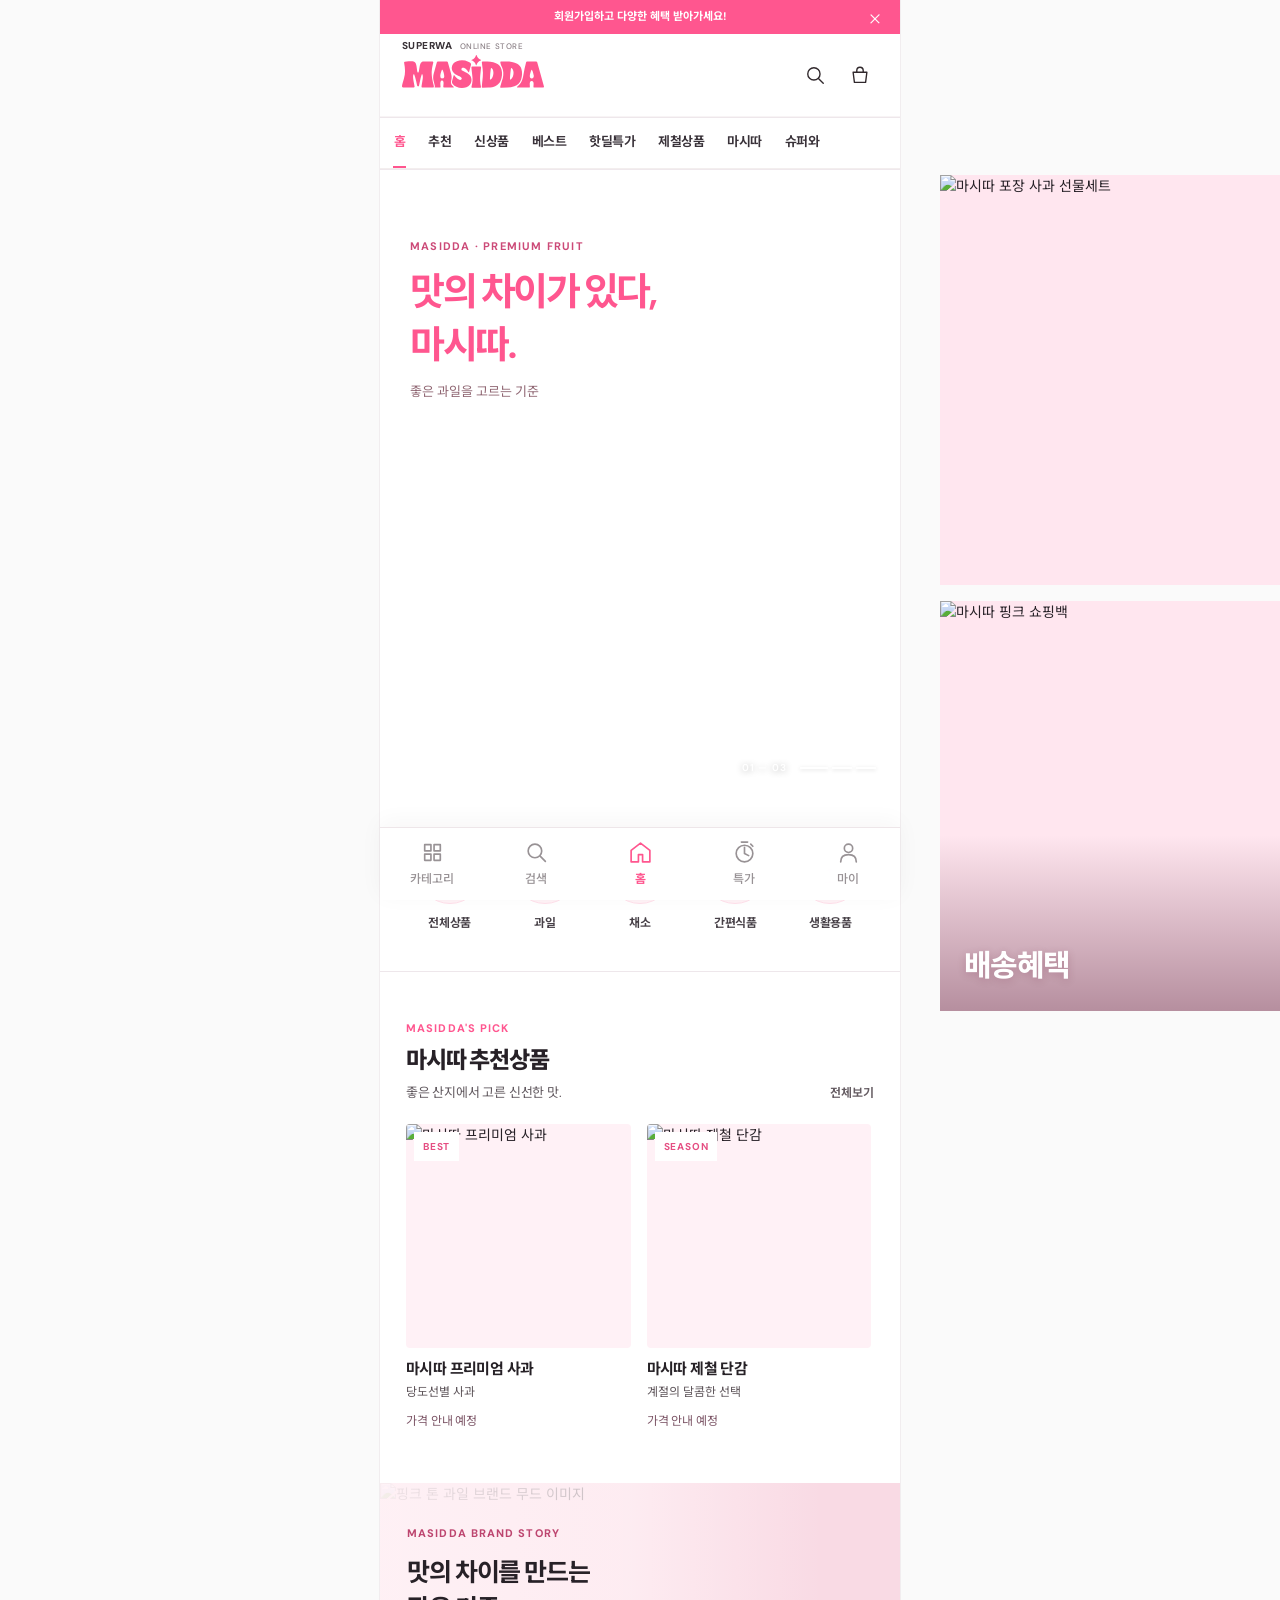
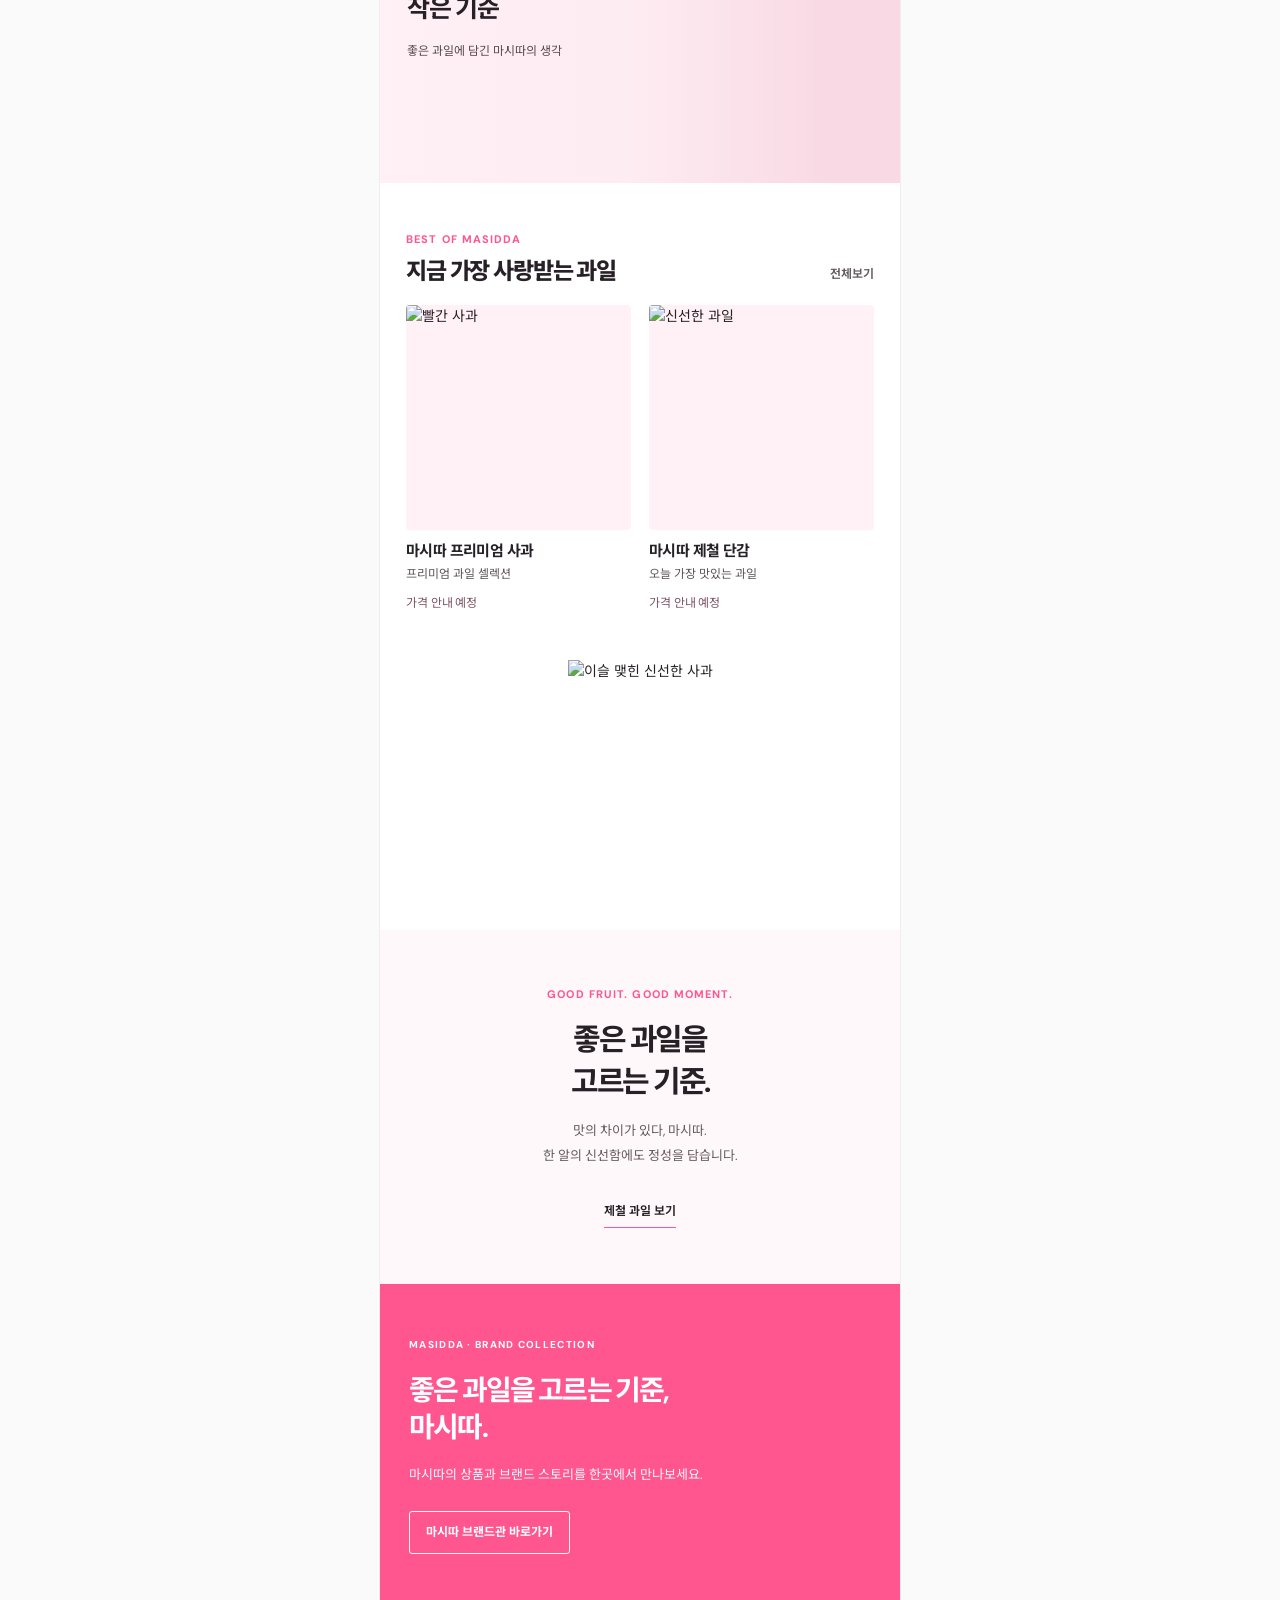
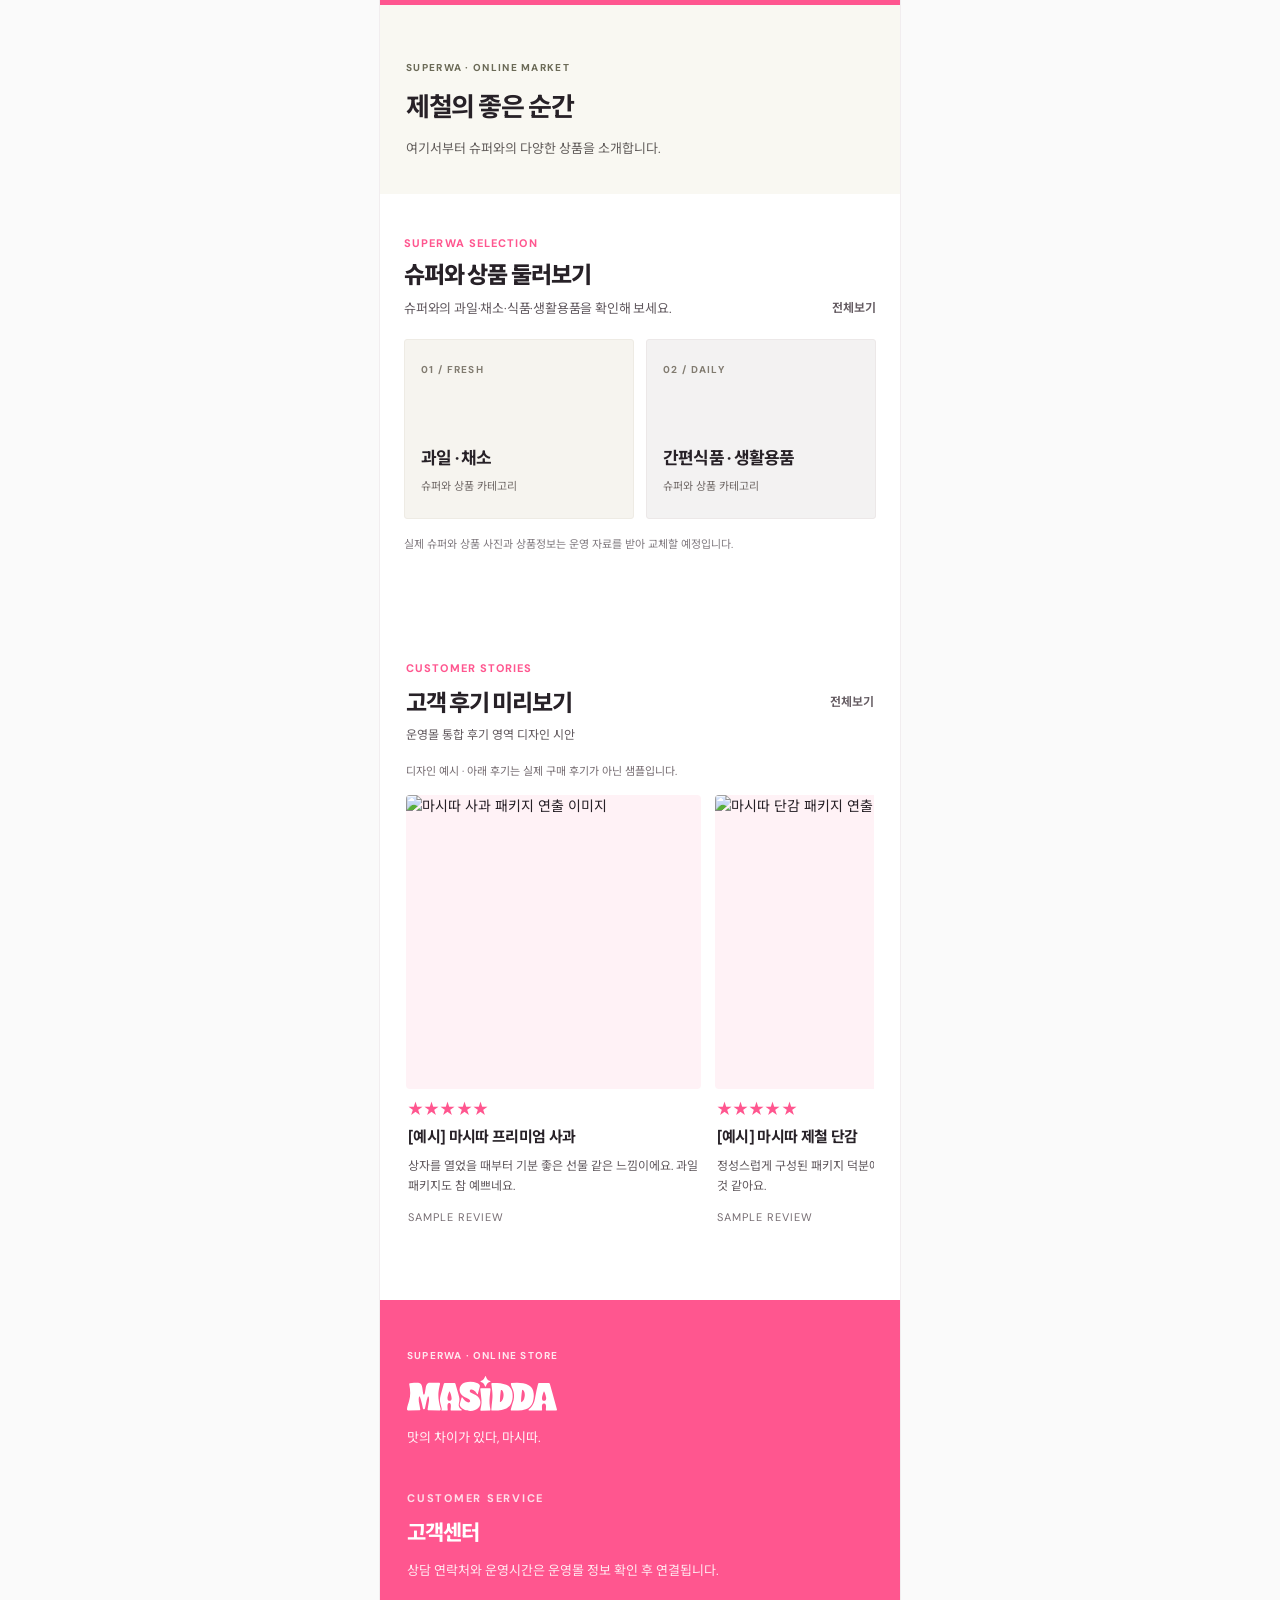
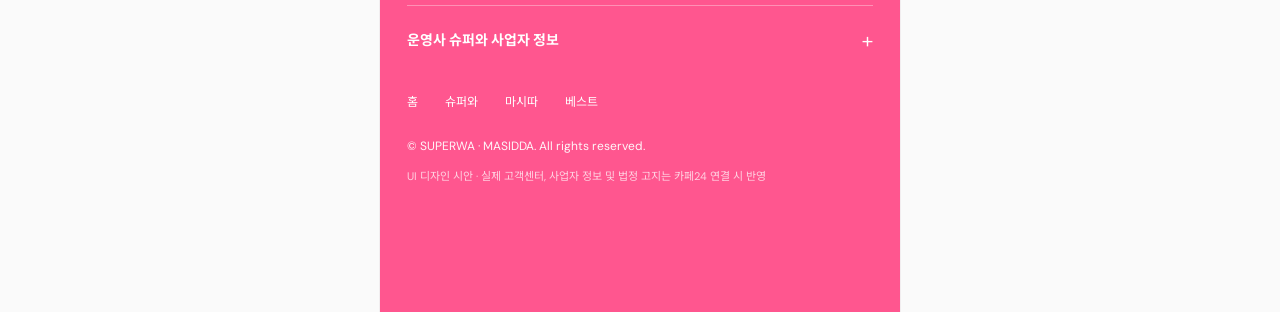
==== commit 6deee632: "Complete SUPERWA/MASIDDA integrated brand routing and page identity" ====
--- a/index.html
+++ b/index.html
@@ -1,5 +1,5 @@
 <!doctype html>
-<html lang="ko"><head><meta charset="utf-8"><meta name="viewport" content="width=device-width,initial-scale=1"><meta name="theme-color" content="#FF568F"><link rel="icon" type="image/svg+xml" sizes="any" href="./assets/masidda-favicon.svg?v=2"><title>마시따 | 좋은 과일을 고르는 기준</title><meta name="description" content="마시따 브랜드 카페24 쇼핑몰 UI 개선 작업용 미리보기"><link rel="preconnect" href="https://fonts.googleapis.com"><link rel="preconnect" href="https://fonts.gstatic.com" crossorigin><link href="https://fonts.googleapis.com/css2?family=DM+Sans:wght@400;500;600;700&family=Noto+Sans+KR:wght@400;500;600;700;800&display=swap" rel="stylesheet"><link rel="stylesheet" href="./styles.css"><script src="./script.js" defer></script></head>
+<html lang="ko"><head><meta charset="utf-8"><meta name="viewport" content="width=device-width,initial-scale=1"><meta name="theme-color" content="#FF568F"><link rel="icon" type="image/svg+xml" sizes="any" href="./assets/masidda-favicon.svg?v=2"><title>슈퍼와 온라인몰 | 마시따 브랜드관</title><meta name="description" content="마시따 브랜드 카페24 쇼핑몰 UI 개선 작업용 미리보기"><link rel="preconnect" href="https://fonts.googleapis.com"><link rel="preconnect" href="https://fonts.gstatic.com" crossorigin><link href="https://fonts.googleapis.com/css2?family=DM+Sans:wght@400;500;600;700&family=Noto+Sans+KR:wght@400;500;600;700;800&display=swap" rel="stylesheet"><link rel="stylesheet" href="./styles.css"><script src="./script.js" defer></script></head>
 <body><div class="site-frame">
 <aside class="right-promo" aria-label="마시따 브랜드 안내">
 <a class="side-banner side-banner-image-only" href="./masidda.html" aria-label="마시따 프리미엄 사과 선물세트 보기"><img src="https://nineworksdatabase.planus253.workers.dev/cdn/uncategorized/20261110-045407-2026-11-10-1-50-19-5f9f5aec.webp" alt="마시따 포장 사과 선물세트" loading="lazy"></a>
@@ -14,7 +14,7 @@
 <article class="hero-slide slide-watermelon"><div class="hero-photo" style="background-image:url('https://nineworksdatabase.planus253.workers.dev/cdn/uncategorized/20261110-045404-2683-86191fd7.webp')"></div><div class="hero-copy"><span>SEASONAL SELECTION</span><h1>오늘 가장<br>맛있는 순간.</h1><p>제철의 달콤함을 담았습니다.</p></div></article>
 <article class="hero-slide slide-strawberry"><div class="hero-photo" style="background-image:url('https://nineworksdatabase.planus253.workers.dev/cdn/uncategorized/20261110-045406-2026-07-10-9-56-10-1-e9a34db2.webp')"></div><div class="hero-copy"><span>FRESH & SWEET</span><h1>한 입에 느끼는<br>신선함.</h1><p>좋은 과일이 전하는 맛있는 일상</p></div></article>
 </div><div class="hero-pagination" aria-label="배너 위치"><span id="slideNumber">01 — 03</span><div class="dots" id="slideDots"><button class="active" aria-label="1번 배너" data-slide="0"></button><button aria-label="2번 배너" data-slide="1"></button><button aria-label="3번 배너" data-slide="2"></button></div></div></section>
-  <section class="category-icons" aria-label="카테고리 바로가기"><a href="./recommend.html"><span class="cat-circle"><svg viewBox="0 0 32 32" aria-hidden="true"><rect x="5" y="5" width="9" height="9" rx="1.5"/><rect x="18" y="5" width="9" height="9" rx="1.5"/><rect x="5" y="18" width="9" height="9" rx="1.5"/><rect x="18" y="18" width="9" height="9" rx="1.5"/></svg></span><span>전체상품</span></a><a href="./best.html"><span class="cat-circle"><svg viewBox="0 0 32 32" aria-hidden="true"><path d="M16 11C9 5 3 12 6 21c2 6 8 8 10 5 2 3 8 1 10-5 3-9-3-16-10-10Z"/><path d="M16 11c0-4 1-6 4-8M16 9c-3-3-6-4-8-2"/></svg></span><span>과일</span></a><a href="./season.html"><span class="cat-circle"><svg viewBox="0 0 32 32" aria-hidden="true"><path d="M10 14c4-4 9-3 12 2L14 28c-1 2-3 1-3-1L8 17c0-1 1-3 2-3ZM15 12c0-5 3-8 6-9M16 12c3-5 7-6 11-5M11 13c-3-3-6-4-8-3"/></svg></span><span>채소</span></a><a href="./deals.html"><span class="cat-circle"><svg viewBox="0 0 32 32" aria-hidden="true"><rect x="6" y="10" width="20" height="17" rx="1"/><path d="M4 7h24v4H4zM12 17h8M13 21h6"/></svg></span><span>간편식품</span></a><a href="./new.html"><span class="cat-circle"><svg viewBox="0 0 32 32" aria-hidden="true"><path d="M7 13h18v15H7zM4 9h24v5H4zM16 9v19M16 9C12 1 5 4 7 8c2 2 5 1 9 1ZM16 9c4-8 11-5 9-1-2 2-5 1-9 1Z"/></svg></span><span>생활용품</span></a></section>
+  <section class="category-icons" aria-label="카테고리 바로가기"><a href="./superwa.html"><span class="cat-circle"><svg viewBox="0 0 32 32" aria-hidden="true"><rect x="5" y="5" width="9" height="9" rx="1.5"/><rect x="18" y="5" width="9" height="9" rx="1.5"/><rect x="5" y="18" width="9" height="9" rx="1.5"/><rect x="18" y="18" width="9" height="9" rx="1.5"/></svg></span><span>전체상품</span></a><a href="./superwa.html"><span class="cat-circle"><svg viewBox="0 0 32 32" aria-hidden="true"><path d="M16 11C9 5 3 12 6 21c2 6 8 8 10 5 2 3 8 1 10-5 3-9-3-16-10-10Z"/><path d="M16 11c0-4 1-6 4-8M16 9c-3-3-6-4-8-2"/></svg></span><span>과일</span></a><a href="./superwa.html"><span class="cat-circle"><svg viewBox="0 0 32 32" aria-hidden="true"><path d="M10 14c4-4 9-3 12 2L14 28c-1 2-3 1-3-1L8 17c0-1 1-3 2-3ZM15 12c0-5 3-8 6-9M16 12c3-5 7-6 11-5M11 13c-3-3-6-4-8-3"/></svg></span><span>채소</span></a><a href="./superwa.html"><span class="cat-circle"><svg viewBox="0 0 32 32" aria-hidden="true"><rect x="6" y="10" width="20" height="17" rx="1"/><path d="M4 7h24v4H4zM12 17h8M13 21h6"/></svg></span><span>간편식품</span></a><a href="./superwa.html"><span class="cat-circle"><svg viewBox="0 0 32 32" aria-hidden="true"><path d="M7 13h18v15H7zM4 9h24v5H4zM16 9v19M16 9C12 1 5 4 7 8c2 2 5 1 9 1ZM16 9c4-8 11-5 9-1-2 2-5 1-9 1Z"/></svg></span><span>생활용품</span></a></section>
   <section class="product-section first-section" id="recommend"><div class="section-head"><div><small>MASIDDA'S PICK</small><h2>마시따 추천상품</h2><p class="section-intro">좋은 산지에서 고른 신선한 맛.</p></div><a href="./masidda.html">전체보기</a></div><div class="product-row">
 <a class="product-link" href="./product.html?item=apple" aria-label="마시따 프리미엄 사과 상품 상세 보기"><article class="product-card"><div class="product-photo"><img src="https://nineworksdatabase.planus253.workers.dev/cdn/uncategorized/20261110-045303-1-cff39577.webp" alt="마시따 프리미엄 사과" loading="lazy"><span class="tag">BEST</span></div><h3>마시따 프리미엄 사과</h3><p>당도선별 사과</p><span class="price-placeholder">가격 안내 예정</span></article></a>
 <a class="product-link" href="./product.html?item=persimmon" aria-label="마시따 제철 단감 상품 상세 보기"><article class="product-card"><div class="product-photo"><img src="https://nineworksdatabase.planus253.workers.dev/cdn/uncategorized/20261110-045304-333-63febd70.webp" alt="마시따 제철 단감" loading="lazy"><span class="tag">SEASON</span></div><h3>마시따 제철 단감</h3><p>계절의 달콤한 선택</p><span class="price-placeholder">가격 안내 예정</span></article></a>
--- a/styles.css
+++ b/styles.css
@@ -433,3 +433,60 @@
 .top-notice{position:relative;z-index:1}
 @media(max-width:760px){:root{--masidda-sticky-header:78px}}
 @media(max-width:390px){:root{--masidda-sticky-header:66px}}
+
+
+/* SUPERWA parent market + MASIDDA featured brand, Nov 2026 */
+.header .brand-stack{width:174px!important;min-width:174px;height:70px;display:flex;flex-direction:column;align-items:flex-start;justify-content:center;gap:4px}
+.brand-parent{display:block;font-family:"DM Sans","Noto Sans KR",sans-serif;color:#393237;font-size:10px;line-height:1.1;font-weight:800;letter-spacing:.045em}
+.brand-parent-note{font-size:8px;font-weight:500;color:#8b8086;letter-spacing:.07em;margin-left:5px}
+.header .brand-stack img{width:142px!important;max-height:36px}
+.main-nav{display:block!important;overflow-x:auto!important;overflow-y:hidden!important;padding:0 13px!important;white-space:nowrap;scrollbar-width:none;-webkit-overflow-scrolling:touch}
+.main-nav::-webkit-scrollbar{display:none}
+.main-nav-inner{width:max-content;min-width:100%;height:100%;display:flex;align-items:stretch;justify-content:flex-start;gap:21px}
+.main-nav-inner>a{display:flex;align-items:center;justify-content:center;height:100%;min-width:max-content;flex:0 0 auto;align-self:stretch;position:relative;font-size:13px!important;padding:0 1px}
+.main-nav-inner>a.active{color:#FF568F!important}
+.main-nav-inner>a.active:after{bottom:0;left:0;right:0}
+.footer-operator{display:block;font-size:10px;line-height:1.5;font-weight:700;letter-spacing:.12em;color:#fff;margin-bottom:13px;opacity:.86}
+.masidda-direct{padding:48px 29px 51px;background:#FF568F;color:white}
+.masidda-direct>span,.superwa-transition>span{font-size:10px;font-weight:750;letter-spacing:.13em;line-height:1.5}
+.masidda-direct h2{font-size:28px;line-height:1.35;letter-spacing:-.065em;margin:17px 0}
+.masidda-direct p{font-size:13px;line-height:1.7;color:#fff;margin:0 0 25px;opacity:.95}
+.masidda-direct a{display:inline-flex;align-items:center;justify-content:center;border:1px solid #fff;border-radius:3px;padding:11px 16px;font-size:12px;font-weight:700;color:#fff}
+.masidda-direct a:hover{background:#fff;color:#d94376}
+.superwa-transition{padding:50px 26px 35px;background:#f9f8f2}
+.superwa-transition>span{color:#6b6a57}
+.superwa-transition h2{font-size:26px;letter-spacing:-.055em;line-height:1.4;margin:12px 0}
+.superwa-transition p{margin:0;color:#625d5b;font-size:13px;line-height:1.65}
+.superwa-home-collection{padding:37px 24px 55px}
+.superwa-home-grid{display:grid;grid-template-columns:1fr 1fr;gap:12px}
+.superwa-home-tile{display:flex;flex-direction:column;align-items:flex-start;min-height:180px;padding:22px 16px;background:#f6f4ef;border:1px solid #eeebe4;border-radius:3px}
+.superwa-home-tile:nth-child(2){background:#f3f2f2;border-color:#ece8e8}
+.superwa-home-tile>span{color:#817b70;letter-spacing:.13em;font-size:10px;font-weight:700}
+.superwa-home-tile>strong{font-size:17px;letter-spacing:-.045em;line-height:1.45;margin:auto 0 8px}
+.superwa-home-tile>small{color:#706967;font-size:11px}
+.superwa-home-tile:hover{border-color:#aea4a2}
+.superwa-home-note{font-size:11px;line-height:1.6;color:#817b80;margin:17px 0 0}
+.brand-landing-intro{background:#fff1f6;padding:31px 25px 29px}
+.brand-landing-intro>span{font-size:10px;font-weight:700;letter-spacing:.13em;color:#b83c6c}
+.brand-landing-intro h2{font-size:26px;line-height:1.4;letter-spacing:-.06em;margin:13px 0 7px}
+.brand-landing-intro p{font-size:12px;color:#695961;margin:0}
+.brand-landing-links{display:grid;grid-template-columns:1fr;gap:9px;padding:32px 24px 52px}
+.brand-landing-links a{display:flex;align-items:center;justify-content:space-between;border-bottom:1px solid #eee4e8;padding:16px 3px;font-size:14px;font-weight:650}
+.brand-landing-links a:hover{color:#FF568F}
+.superwa-intro{background:#f8f7f1;padding:62px 29px 63px}
+.superwa-intro>span{font-size:11px;color:#696d51;letter-spacing:.13em;font-weight:700}
+.superwa-intro h1{font-size:32px;letter-spacing:-.07em;line-height:1.4;margin:20px 0 13px}
+.superwa-intro p{font-size:13px;color:#64615c;line-height:1.8;margin:0}
+.superwa-intro a,.superwa-shop-link{display:inline-block;margin-top:26px;padding:13px 17px;background:#27272a;color:#fff;font-size:12px;font-weight:700;text-decoration:none;border-radius:3px}
+.superwa-categories{padding:42px 25px 52px}
+.superwa-category-grid{display:grid;grid-template-columns:1fr 1fr;gap:12px}
+.superwa-category-card{padding:22px 18px;min-height:152px;background:#f9f8f6;display:flex;flex-direction:column}
+.superwa-category-card>span{color:#858078;font-size:10px;letter-spacing:.12em}
+.superwa-category-card>strong{font-size:19px;margin-top:16px;letter-spacing:-.05em}
+.superwa-category-card>p{font-size:12px;color:#6d6664;line-height:1.6;margin:7px 0 0}
+.superwa-brand-link{padding:54px 27px;background:#fff0f5}
+.superwa-brand-link>span{font-size:10px;letter-spacing:.14em;color:#c14c78;font-weight:700}
+.superwa-brand-link h2{font-size:25px;letter-spacing:-.06em;margin:14px 0 9px}
+.superwa-brand-link p{font-size:13px;line-height:1.7;color:#63565c;margin:0}
+.superwa-brand-link>a{display:inline-block;color:#a72d5e;border:1px solid #e2a9c2;padding:10px 16px;font-size:12px;font-weight:700;margin-top:25px}
+@media(max-width:390px){.header .brand-stack{width:144px!important;min-width:144px}.header .brand-stack img{width:129px!important}.brand-parent-note{font-size:7px}.main-nav-inner{gap:15px}.main-nav-inner>a{font-size:12px!important}.masidda-direct{padding:40px 21px}.superwa-home-collection,.superwa-categories{padding-left:18px;padding-right:18px}.superwa-home-tile{padding:17px 12px}.superwa-home-tile>strong{font-size:15px}}
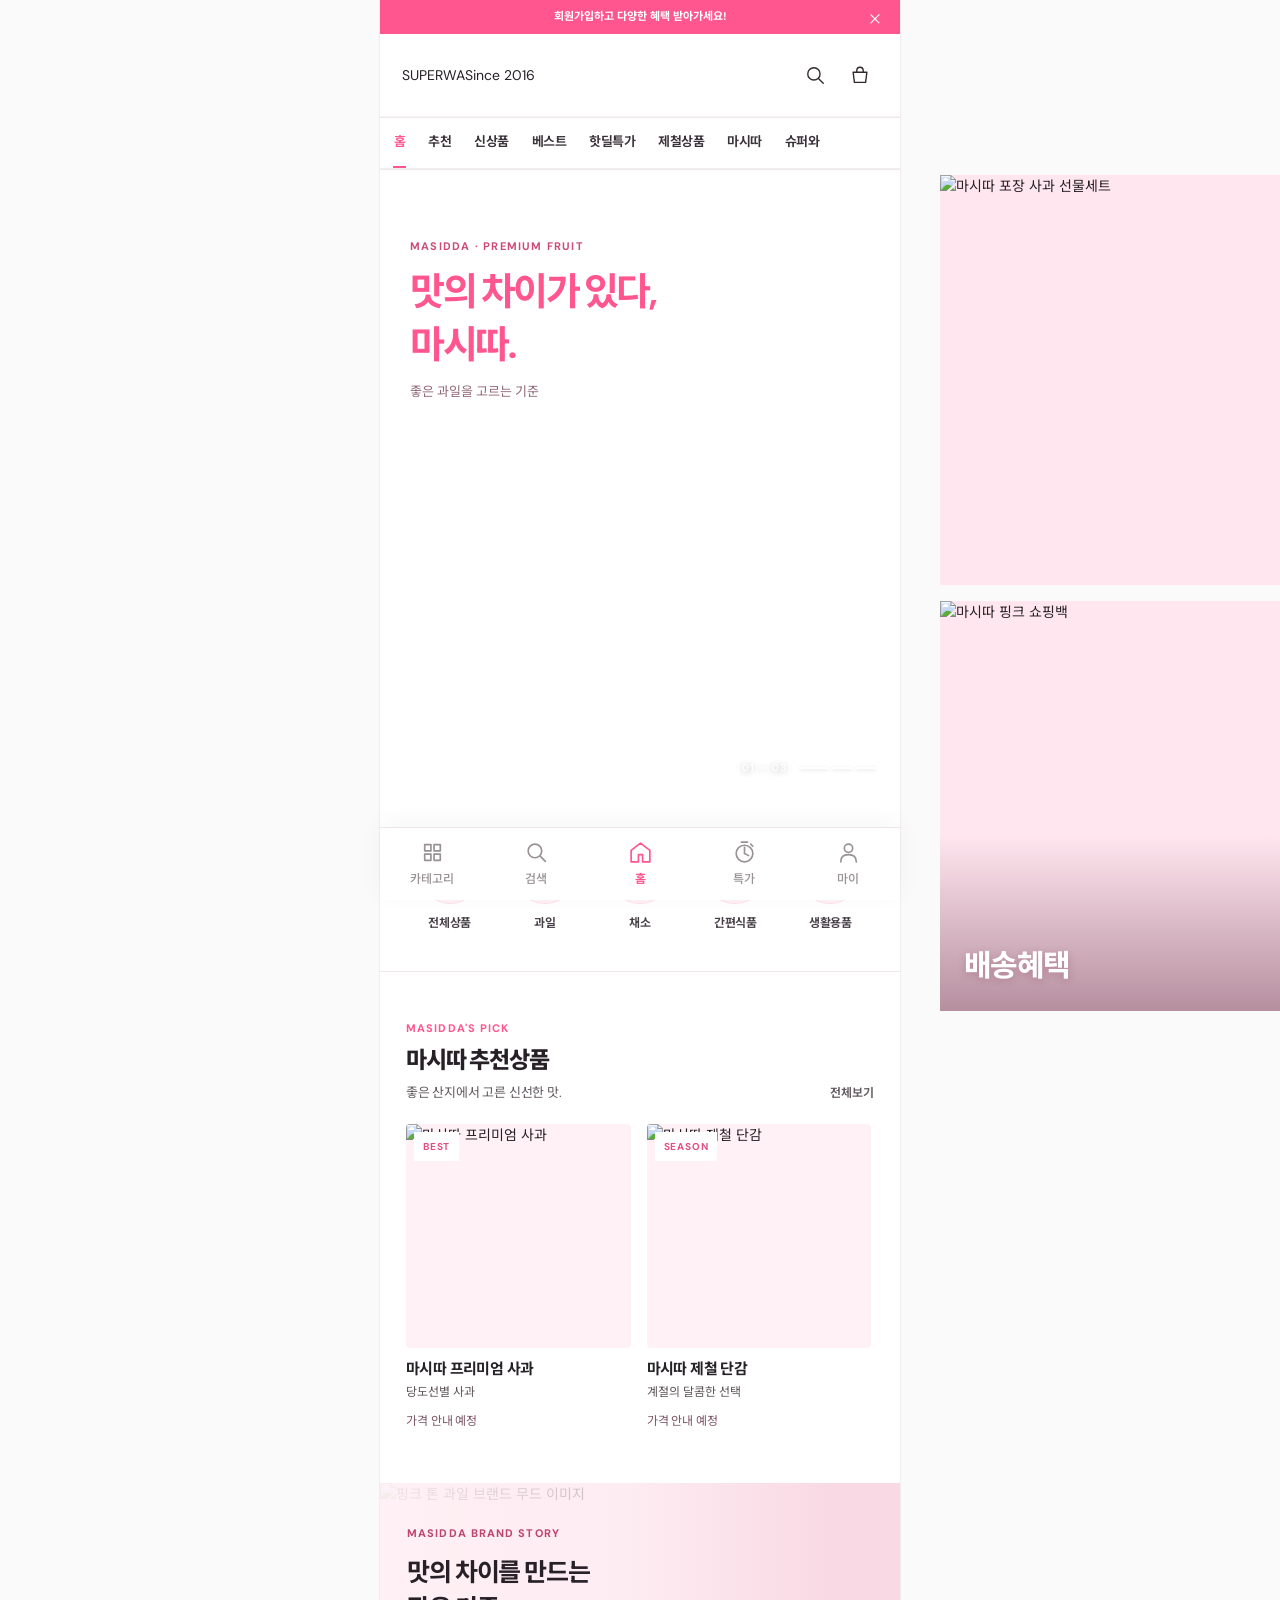
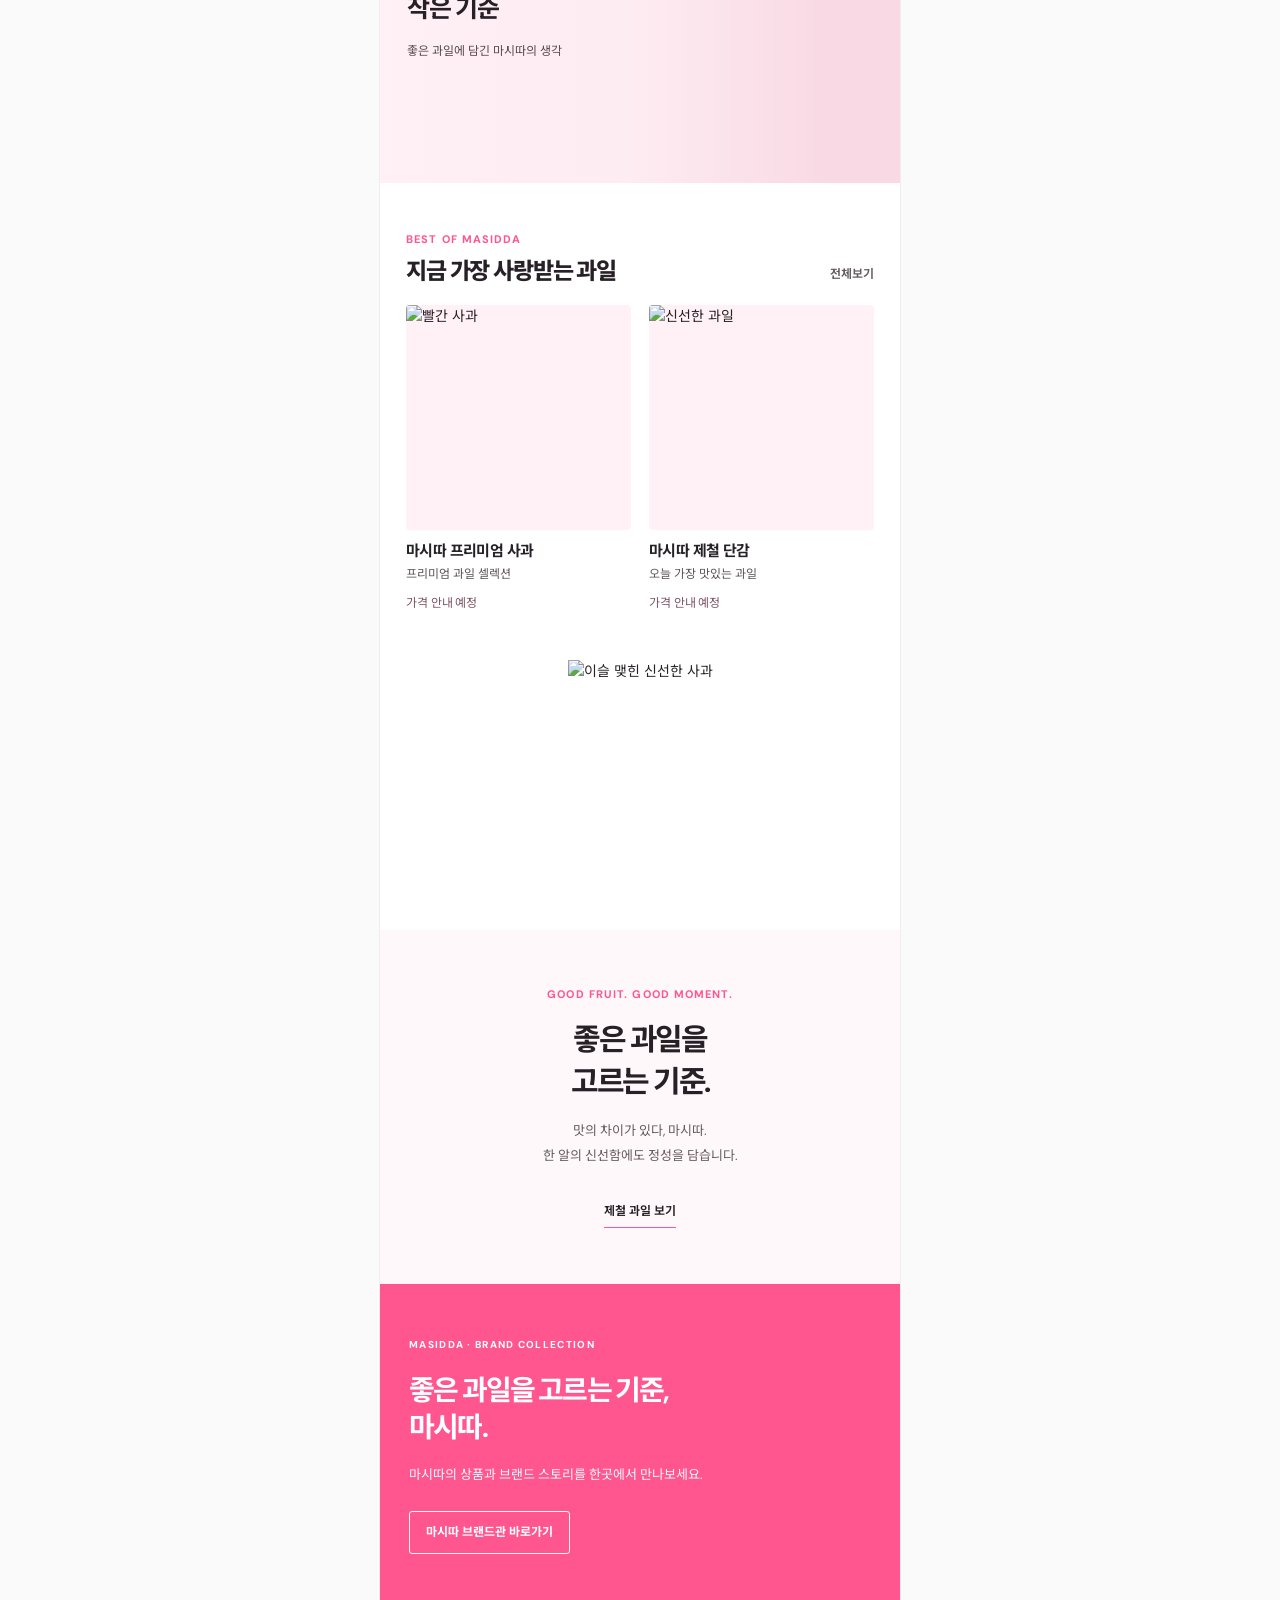
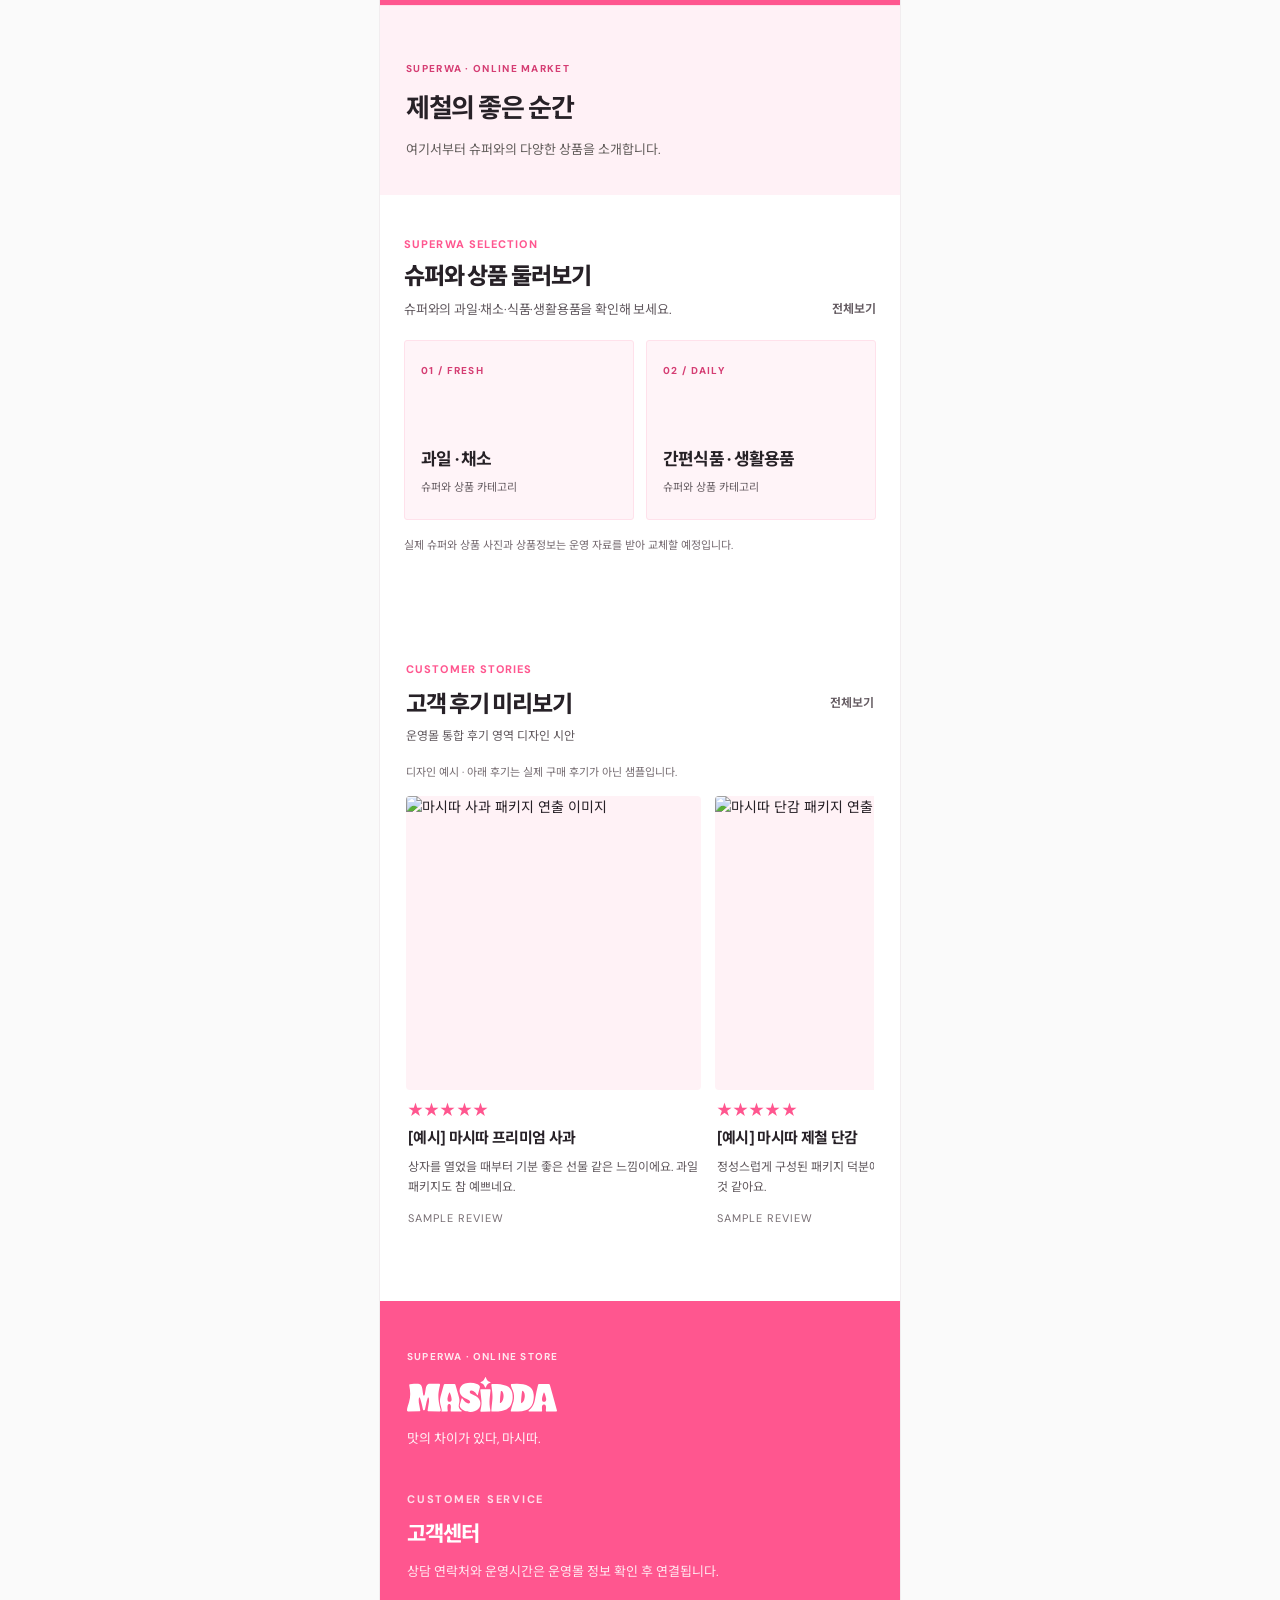
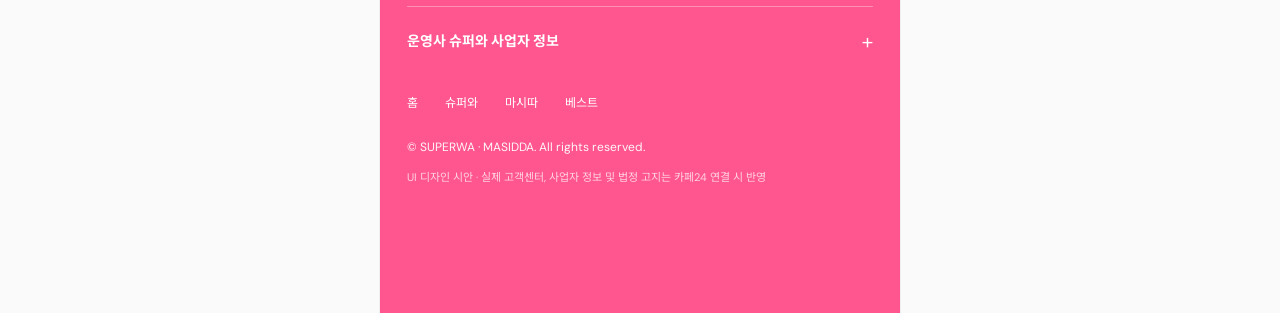
==== commit 2297c5bb: "Use SUPERWA as primary wordmark in integrated shop header" ====
--- a/index.html
+++ b/index.html
@@ -7,7 +7,7 @@
 </aside>
 <main class="store" id="top">
   <div class="top-notice"><span>회원가입하고 다양한 혜택 받아가세요!</span><button id="closeNotice" aria-label="공지 닫기" type="button">×</button></div>
-  <header class="header"><a class="header-logo brand-stack" href="./index.html" aria-label="슈퍼와 쇼핑몰 홈"><span class="brand-parent">SUPERWA <span class="brand-parent-note">ONLINE STORE</span></span><img src="./assets/masidda-logo-pink.svg" alt="MASIDDA"></a><div class="header-actions"><button class="icon-btn search-toggle" type="button" aria-label="상품 검색"><svg viewBox="0 0 24 24" aria-hidden="true"><circle cx="10.8" cy="10.8" r="6.7"/><path d="m16 16 5 5"/></svg></button><button id="cartBtn" class="icon-btn" type="button" aria-label="장바구니"><svg viewBox="0 0 24 24" aria-hidden="true"><path d="M4.5 9h15l-1.4 11H5.9L4.5 9ZM8.5 9V7a3.5 3.5 0 0 1 7 0v2"/></svg></button></div></header>
+  <header class="header"><a class="header-logo superwa-header-logo" href="./index.html" aria-label="슈퍼와 쇼핑몰 홈"><span class="superwa-wordmark">SUPERWA</span><span class="superwa-since">Since 2016</span></a><div class="header-actions"><button class="icon-btn search-toggle" type="button" aria-label="상품 검색"><svg viewBox="0 0 24 24" aria-hidden="true"><circle cx="10.8" cy="10.8" r="6.7"/><path d="m16 16 5 5"/></svg></button><button id="cartBtn" class="icon-btn" type="button" aria-label="장바구니"><svg viewBox="0 0 24 24" aria-hidden="true"><path d="M4.5 9h15l-1.4 11H5.9L4.5 9ZM8.5 9V7a3.5 3.5 0 0 1 7 0v2"/></svg></button></div></header>
   <nav class="main-nav" aria-label="주요 메뉴"><div class="main-nav-inner"><a href="./index.html" class="active" aria-current="page">홈</a><a href="./recommend.html">추천</a><a href="./new.html">신상품</a><a href="./best.html">베스트</a><a href="./deals.html">핫딜특가</a><a href="./season.html">제철상품</a><a href="./masidda.html">마시따</a><a href="./superwa.html">슈퍼와</a></div></nav>
   <section class="hero" aria-label="메인 프로모션"><div class="hero-track" id="heroTrack">
 <article class="hero-slide slide-apple"><div class="hero-photo" style="background-image:url('https://nineworksdatabase.planus253.workers.dev/cdn/uncategorized/20261110-045403-222-5fde7b22.webp')"></div><div class="hero-copy"><span>MASIDDA · PREMIUM FRUIT</span><h1>맛의 차이가 있다,<br>마시따.</h1><p>좋은 과일을 고르는 기준</p></div></article>
--- a/styles.css
+++ b/styles.css
@@ -453,19 +453,19 @@
 .masidda-direct p{font-size:13px;line-height:1.7;color:#fff;margin:0 0 25px;opacity:.95}
 .masidda-direct a{display:inline-flex;align-items:center;justify-content:center;border:1px solid #fff;border-radius:3px;padding:11px 16px;font-size:12px;font-weight:700;color:#fff}
 .masidda-direct a:hover{background:#fff;color:#d94376}
-.superwa-transition{padding:50px 26px 35px;background:#f9f8f2}
-.superwa-transition>span{color:#6b6a57}
+.superwa-transition{padding:50px 26px 35px;background:#FFF1F6}
+.superwa-transition>span{color:#D53D73}
 .superwa-transition h2{font-size:26px;letter-spacing:-.055em;line-height:1.4;margin:12px 0}
 .superwa-transition p{margin:0;color:#625d5b;font-size:13px;line-height:1.65}
 .superwa-home-collection{padding:37px 24px 55px}
 .superwa-home-grid{display:grid;grid-template-columns:1fr 1fr;gap:12px}
-.superwa-home-tile{display:flex;flex-direction:column;align-items:flex-start;min-height:180px;padding:22px 16px;background:#f6f4ef;border:1px solid #eeebe4;border-radius:3px}
-.superwa-home-tile:nth-child(2){background:#f3f2f2;border-color:#ece8e8}
-.superwa-home-tile>span{color:#817b70;letter-spacing:.13em;font-size:10px;font-weight:700}
+.superwa-home-tile{display:flex;flex-direction:column;align-items:flex-start;min-height:180px;padding:22px 16px;background:#FFF4F8;border:1px solid #FFE1EB;border-radius:3px}
+.superwa-home-tile:nth-child(2){background:#FFF4F8;border-color:#FFE1EB}
+.superwa-home-tile>span{color:#D53D73;letter-spacing:.13em;font-size:10px;font-weight:700}
 .superwa-home-tile>strong{font-size:17px;letter-spacing:-.045em;line-height:1.45;margin:auto 0 8px}
-.superwa-home-tile>small{color:#706967;font-size:11px}
-.superwa-home-tile:hover{border-color:#aea4a2}
-.superwa-home-note{font-size:11px;line-height:1.6;color:#817b80;margin:17px 0 0}
+.superwa-home-tile>small{color:#665D62;font-size:11px}
+.superwa-home-tile:hover{border-color:#FF568F}
+.superwa-home-note{font-size:11px;line-height:1.6;color:#756A70;margin:17px 0 0}
 .brand-landing-intro{background:#fff1f6;padding:31px 25px 29px}
 .brand-landing-intro>span{font-size:10px;font-weight:700;letter-spacing:.13em;color:#b83c6c}
 .brand-landing-intro h2{font-size:26px;line-height:1.4;letter-spacing:-.06em;margin:13px 0 7px}
@@ -473,20 +473,30 @@
 .brand-landing-links{display:grid;grid-template-columns:1fr;gap:9px;padding:32px 24px 52px}
 .brand-landing-links a{display:flex;align-items:center;justify-content:space-between;border-bottom:1px solid #eee4e8;padding:16px 3px;font-size:14px;font-weight:650}
 .brand-landing-links a:hover{color:#FF568F}
-.superwa-intro{background:#f8f7f1;padding:62px 29px 63px}
-.superwa-intro>span{font-size:11px;color:#696d51;letter-spacing:.13em;font-weight:700}
+.superwa-intro{background:#FFF1F6;padding:62px 29px 63px}
+.superwa-intro>span{font-size:11px;color:#D53D73;letter-spacing:.13em;font-weight:700}
 .superwa-intro h1{font-size:32px;letter-spacing:-.07em;line-height:1.4;margin:20px 0 13px}
-.superwa-intro p{font-size:13px;color:#64615c;line-height:1.8;margin:0}
-.superwa-intro a,.superwa-shop-link{display:inline-block;margin-top:26px;padding:13px 17px;background:#27272a;color:#fff;font-size:12px;font-weight:700;text-decoration:none;border-radius:3px}
+.superwa-intro p{font-size:13px;color:#5E555A;line-height:1.8;margin:0}
+.superwa-intro a,.superwa-shop-link{display:inline-block;margin-top:26px;padding:13px 17px;background:#FF568F;color:#fff;font-size:12px;font-weight:700;text-decoration:none;border-radius:3px}
 .superwa-categories{padding:42px 25px 52px}
 .superwa-category-grid{display:grid;grid-template-columns:1fr 1fr;gap:12px}
-.superwa-category-card{padding:22px 18px;min-height:152px;background:#f9f8f6;display:flex;flex-direction:column}
-.superwa-category-card>span{color:#858078;font-size:10px;letter-spacing:.12em}
+.superwa-category-card{padding:22px 18px;min-height:152px;background:#FFF4F8;display:flex;flex-direction:column}
+.superwa-category-card>span{color:#D53D73;font-size:10px;letter-spacing:.12em}
 .superwa-category-card>strong{font-size:19px;margin-top:16px;letter-spacing:-.05em}
-.superwa-category-card>p{font-size:12px;color:#6d6664;line-height:1.6;margin:7px 0 0}
+.superwa-category-card>p{font-size:12px;color:#665D62;line-height:1.6;margin:7px 0 0}
 .superwa-brand-link{padding:54px 27px;background:#fff0f5}
 .superwa-brand-link>span{font-size:10px;letter-spacing:.14em;color:#c14c78;font-weight:700}
 .superwa-brand-link h2{font-size:25px;letter-spacing:-.06em;margin:14px 0 9px}
 .superwa-brand-link p{font-size:13px;line-height:1.7;color:#63565c;margin:0}
 .superwa-brand-link>a{display:inline-block;color:#a72d5e;border:1px solid #e2a9c2;padding:10px 16px;font-size:12px;font-weight:700;margin-top:25px}
 @media(max-width:390px){.header .brand-stack{width:144px!important;min-width:144px}.header .brand-stack img{width:129px!important}.brand-parent-note{font-size:7px}.main-nav-inner{gap:15px}.main-nav-inner>a{font-size:12px!important}.masidda-direct{padding:40px 21px}.superwa-home-collection,.superwa-categories{padding-left:18px;padding-right:18px}.superwa-home-tile{padding:17px 12px}.superwa-home-tile>strong{font-size:15px}}
+
+/* MASIDDA unified brand treatment for SUPERWA preview */
+.superwa-intro{background:#FFF1F6;color:#262126}
+.superwa-intro a,.superwa-shop-link{background:#FF568F;color:#fff;border:1px solid #FF568F;transition:background .2s ease}
+.superwa-intro a:hover,.superwa-shop-link:hover{background:#E63F7A;border-color:#E63F7A}
+.superwa-category-card{border:1px solid #FFE1EB;border-radius:3px}
+.superwa-category-card>strong,.superwa-home-tile>strong{color:#262126}
+.superwa-category-card>span,.superwa-home-tile>span{font-weight:750}
+.superwa-transition{border-top:1px solid #FFE0EA}
+.superwa-home-tile:focus-visible,.superwa-intro a:focus-visible,.superwa-shop-link:focus-visible{outline:2px solid #FF568F;outline-offset:3px}
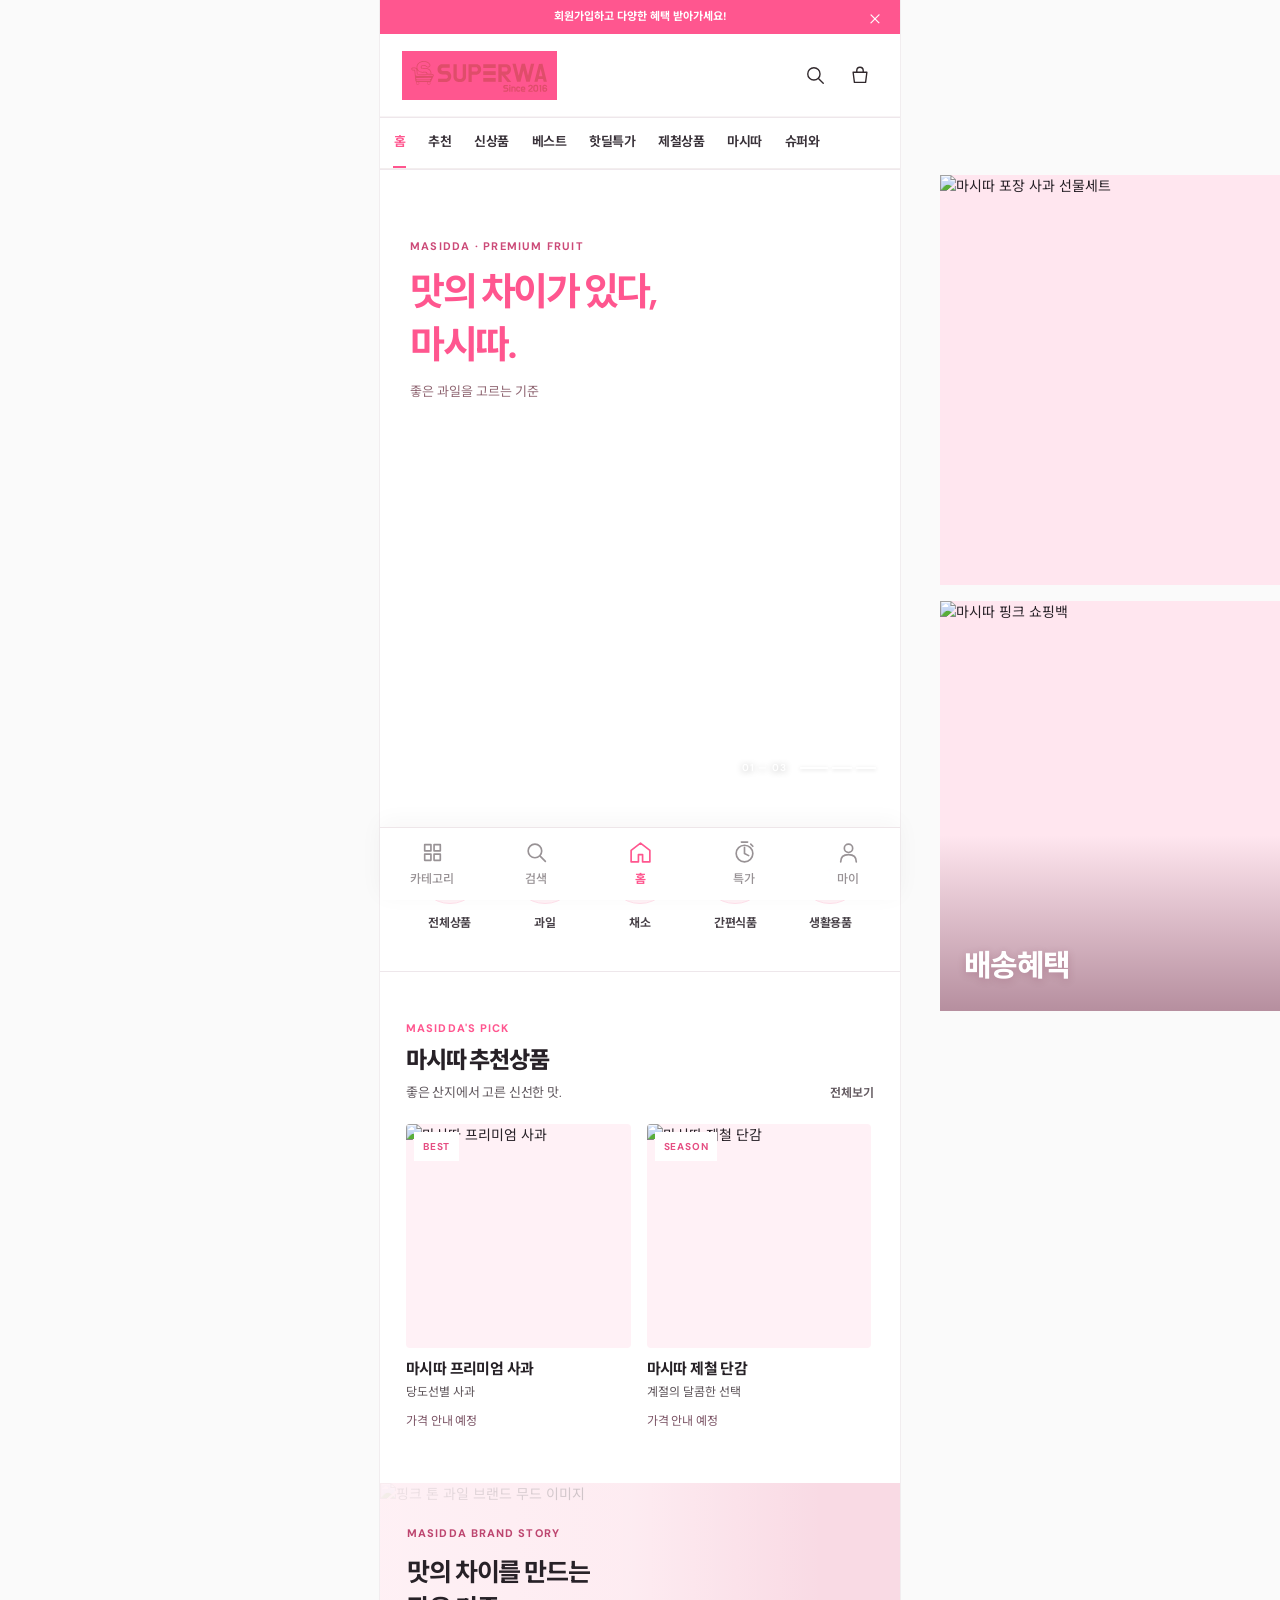
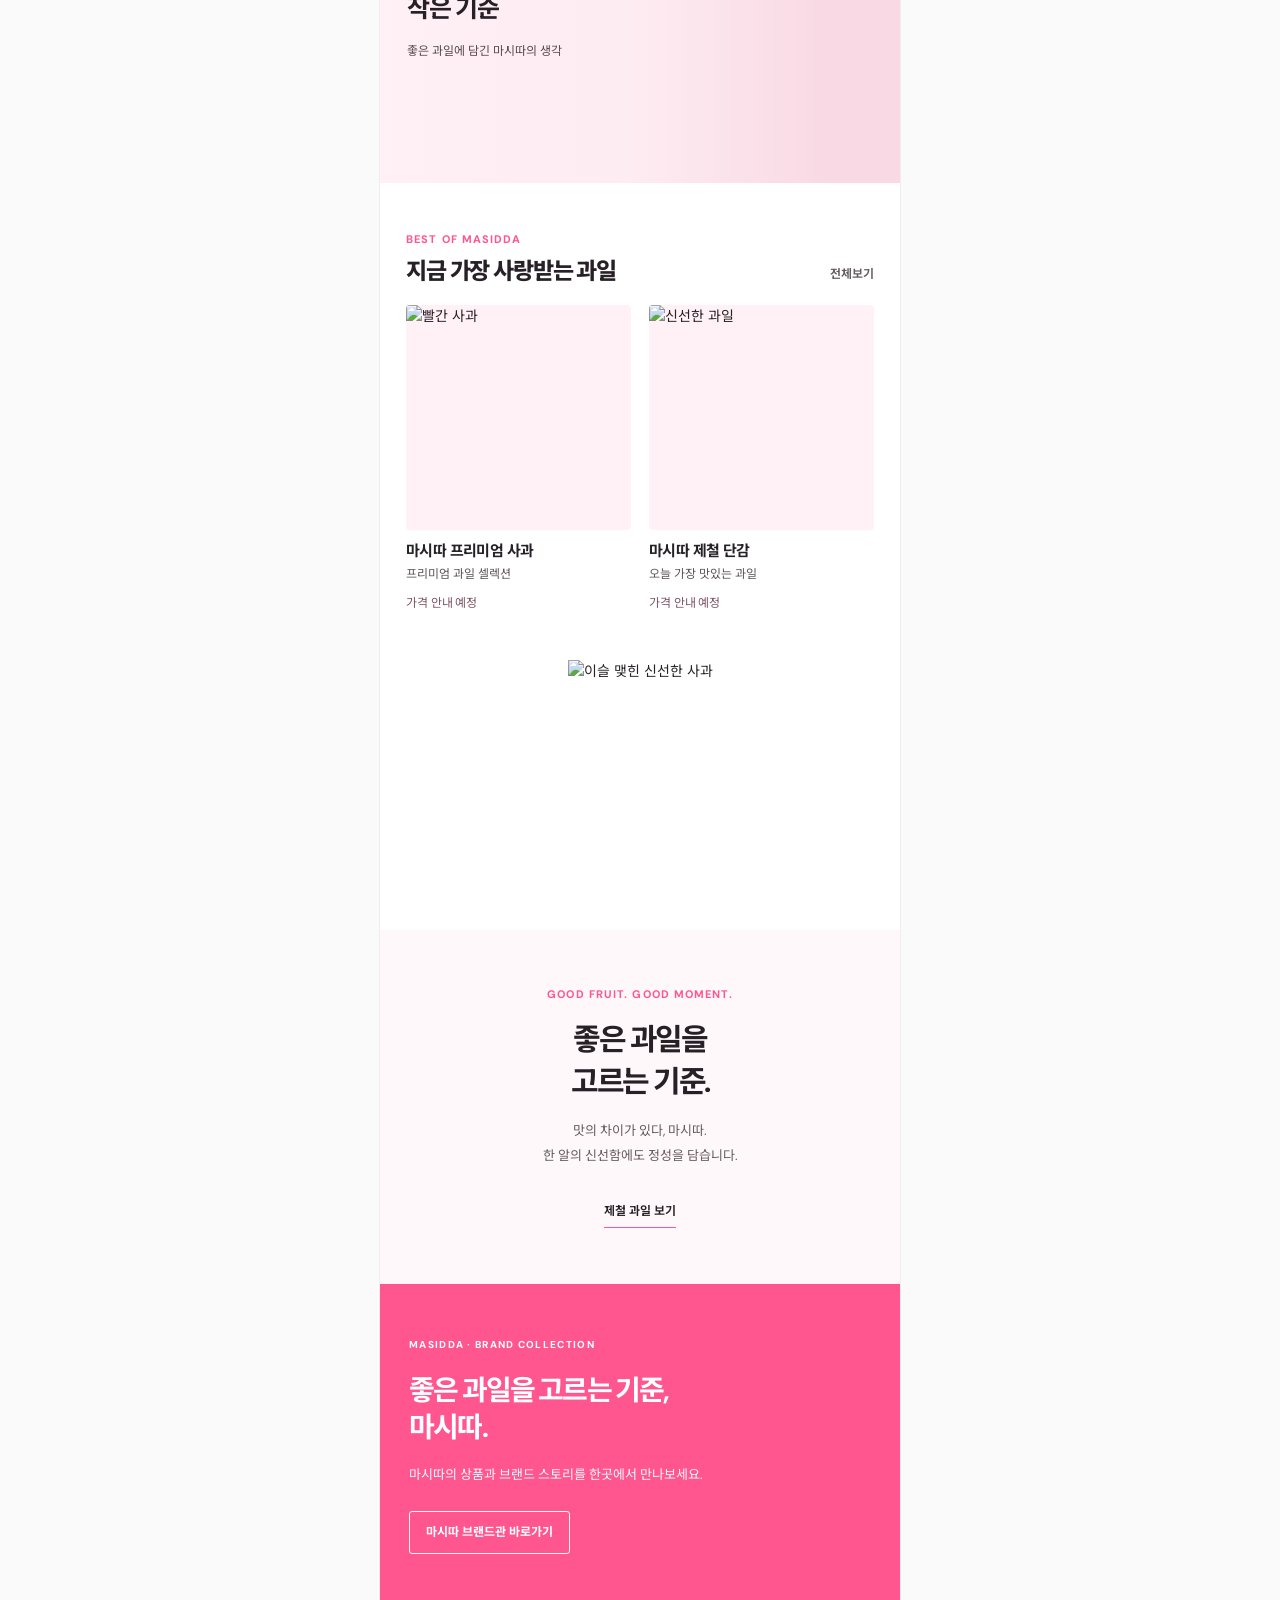
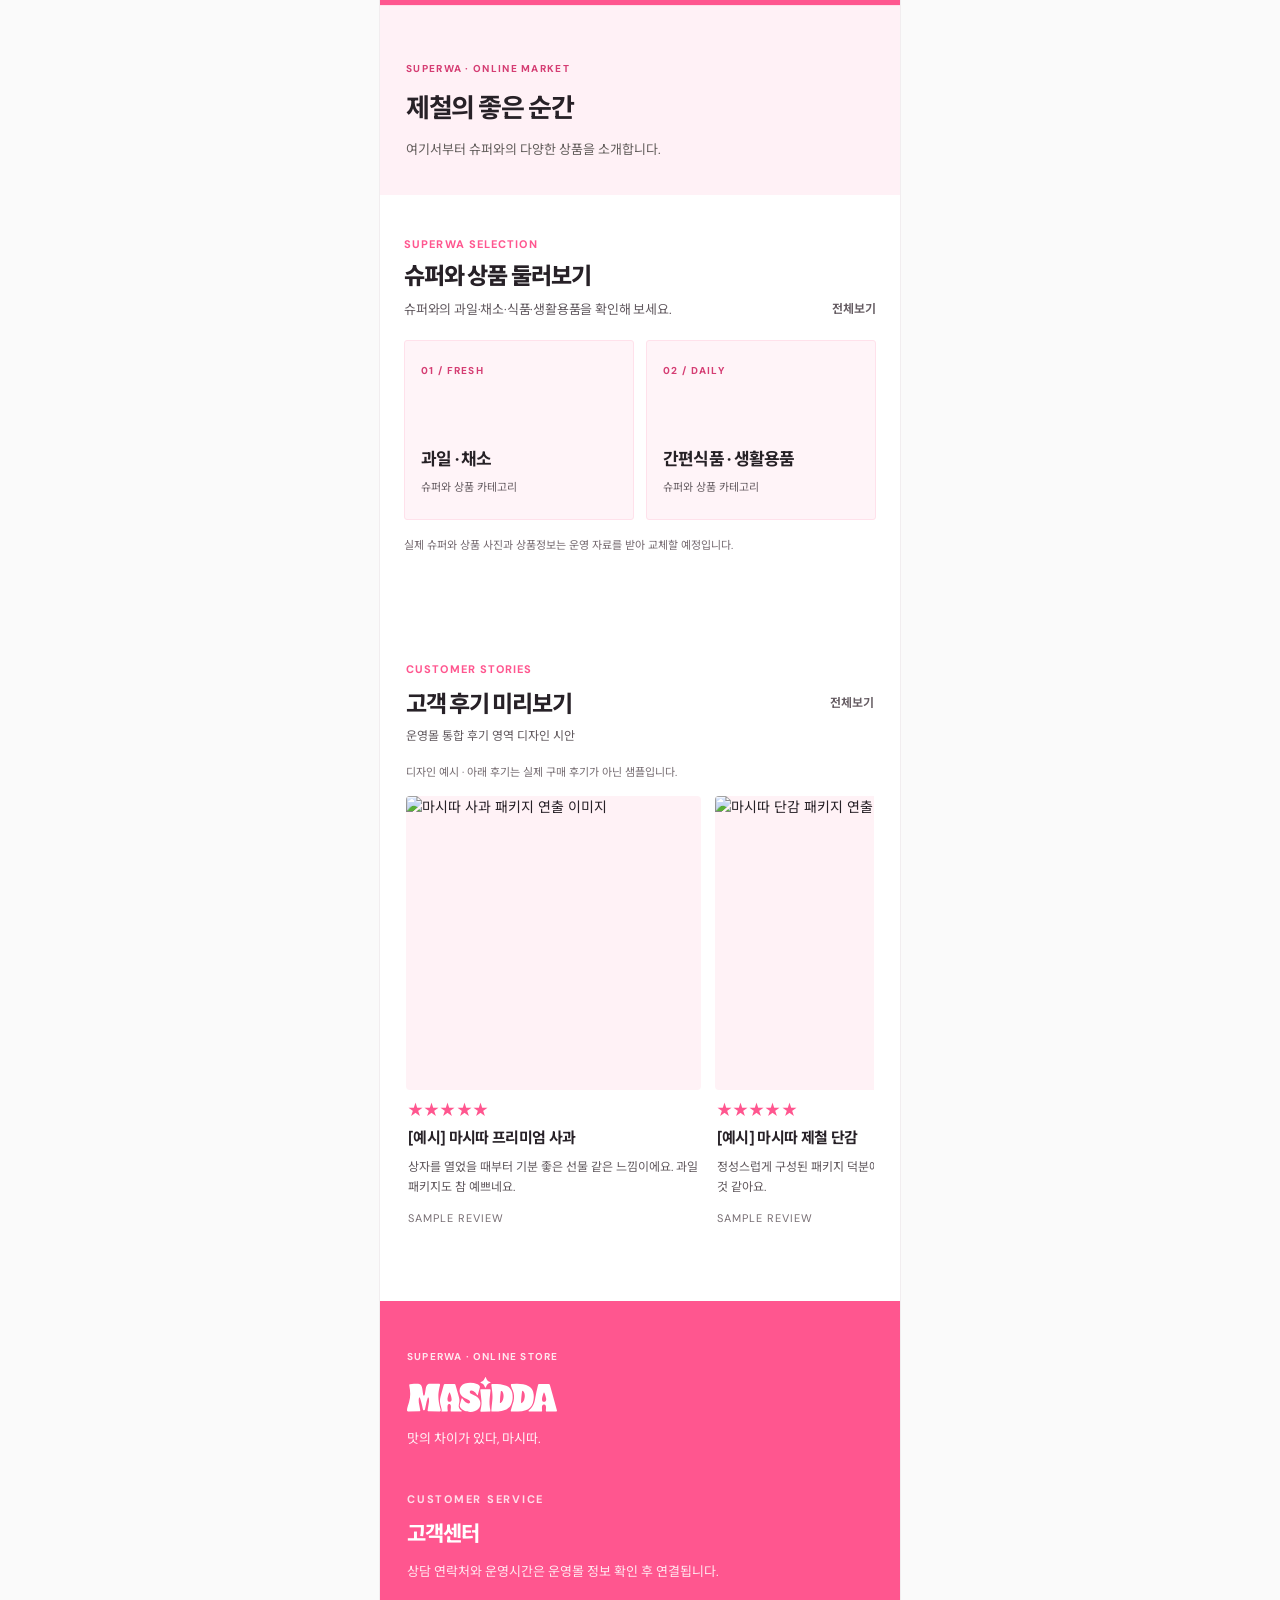
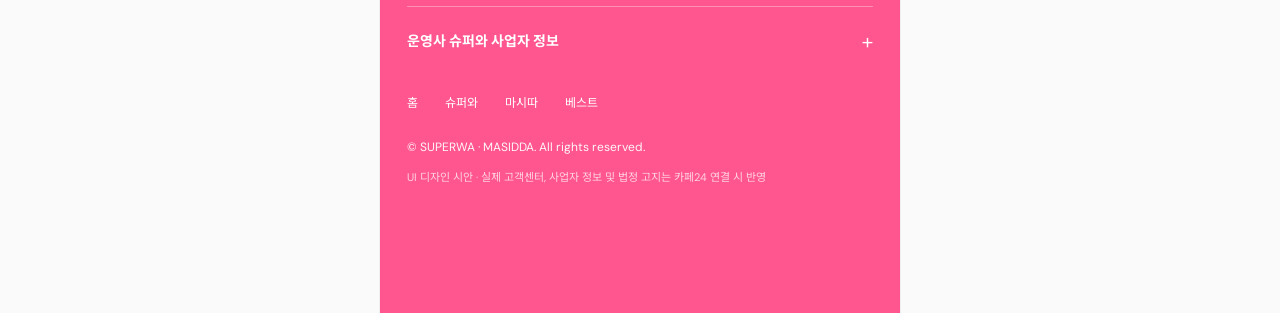
==== commit 79ac0469: "Replace temporary SUPERWA wordmark with supplied official SVG" ====
--- a/index.html
+++ b/index.html
@@ -7,7 +7,7 @@
 </aside>
 <main class="store" id="top">
   <div class="top-notice"><span>회원가입하고 다양한 혜택 받아가세요!</span><button id="closeNotice" aria-label="공지 닫기" type="button">×</button></div>
-  <header class="header"><a class="header-logo superwa-header-logo" href="./index.html" aria-label="슈퍼와 쇼핑몰 홈"><span class="superwa-wordmark">SUPERWA</span><span class="superwa-since">Since 2016</span></a><div class="header-actions"><button class="icon-btn search-toggle" type="button" aria-label="상품 검색"><svg viewBox="0 0 24 24" aria-hidden="true"><circle cx="10.8" cy="10.8" r="6.7"/><path d="m16 16 5 5"/></svg></button><button id="cartBtn" class="icon-btn" type="button" aria-label="장바구니"><svg viewBox="0 0 24 24" aria-hidden="true"><path d="M4.5 9h15l-1.4 11H5.9L4.5 9ZM8.5 9V7a3.5 3.5 0 0 1 7 0v2"/></svg></button></div></header>
+  <header class="header"><a class="header-logo superwa-header-logo" href="./index.html" aria-label="슈퍼와 쇼핑몰 홈"><img src="./assets/superwa-logo.svg" alt="SUPERWA 공식 로고"></a><div class="header-actions"><button class="icon-btn search-toggle" type="button" aria-label="상품 검색"><svg viewBox="0 0 24 24" aria-hidden="true"><circle cx="10.8" cy="10.8" r="6.7"/><path d="m16 16 5 5"/></svg></button><button id="cartBtn" class="icon-btn" type="button" aria-label="장바구니"><svg viewBox="0 0 24 24" aria-hidden="true"><path d="M4.5 9h15l-1.4 11H5.9L4.5 9ZM8.5 9V7a3.5 3.5 0 0 1 7 0v2"/></svg></button></div></header>
   <nav class="main-nav" aria-label="주요 메뉴"><div class="main-nav-inner"><a href="./index.html" class="active" aria-current="page">홈</a><a href="./recommend.html">추천</a><a href="./new.html">신상품</a><a href="./best.html">베스트</a><a href="./deals.html">핫딜특가</a><a href="./season.html">제철상품</a><a href="./masidda.html">마시따</a><a href="./superwa.html">슈퍼와</a></div></nav>
   <section class="hero" aria-label="메인 프로모션"><div class="hero-track" id="heroTrack">
 <article class="hero-slide slide-apple"><div class="hero-photo" style="background-image:url('https://nineworksdatabase.planus253.workers.dev/cdn/uncategorized/20261110-045403-222-5fde7b22.webp')"></div><div class="hero-copy"><span>MASIDDA · PREMIUM FRUIT</span><h1>맛의 차이가 있다,<br>마시따.</h1><p>좋은 과일을 고르는 기준</p></div></article>
--- a/styles.css
+++ b/styles.css
@@ -500,3 +500,10 @@
 .superwa-category-card>span,.superwa-home-tile>span{font-weight:750}
 .superwa-transition{border-top:1px solid #FFE0EA}
 .superwa-home-tile:focus-visible,.superwa-intro a:focus-visible,.superwa-shop-link:focus-visible{outline:2px solid #FF568F;outline-offset:3px}
+
+
+/* SUPERWA master brand logo; MASIDDA original SVG remains on its brand page */
+.header .superwa-header-logo{width:155px!important;min-width:155px;max-width:155px;height:49px;display:flex;align-items:center;justify-content:center;flex-direction:column;gap:0;padding:5px 10px 4px;background:#FF568F;color:#fff;line-height:1}
+.superwa-header-logo .superwa-wordmark{font-family:"DM Sans","Noto Sans KR",sans-serif;color:#fff;display:block;font-size:24px;font-weight:800;letter-spacing:-.075em;line-height:1.05}
+.superwa-header-logo .superwa-since{display:block;align-self:flex-end;color:#fff;font-family:"DM Sans",sans-serif;font-size:8px;line-height:1;font-weight:700;letter-spacing:-.015em;margin-right:2px}
+@media(max-width:390px){.header .superwa-header-logo{width:138px!important;min-width:138px;max-width:138px;height:44px}.superwa-header-logo .superwa-wordmark{font-size:21px}.superwa-header-logo .superwa-since{font-size:7px}}
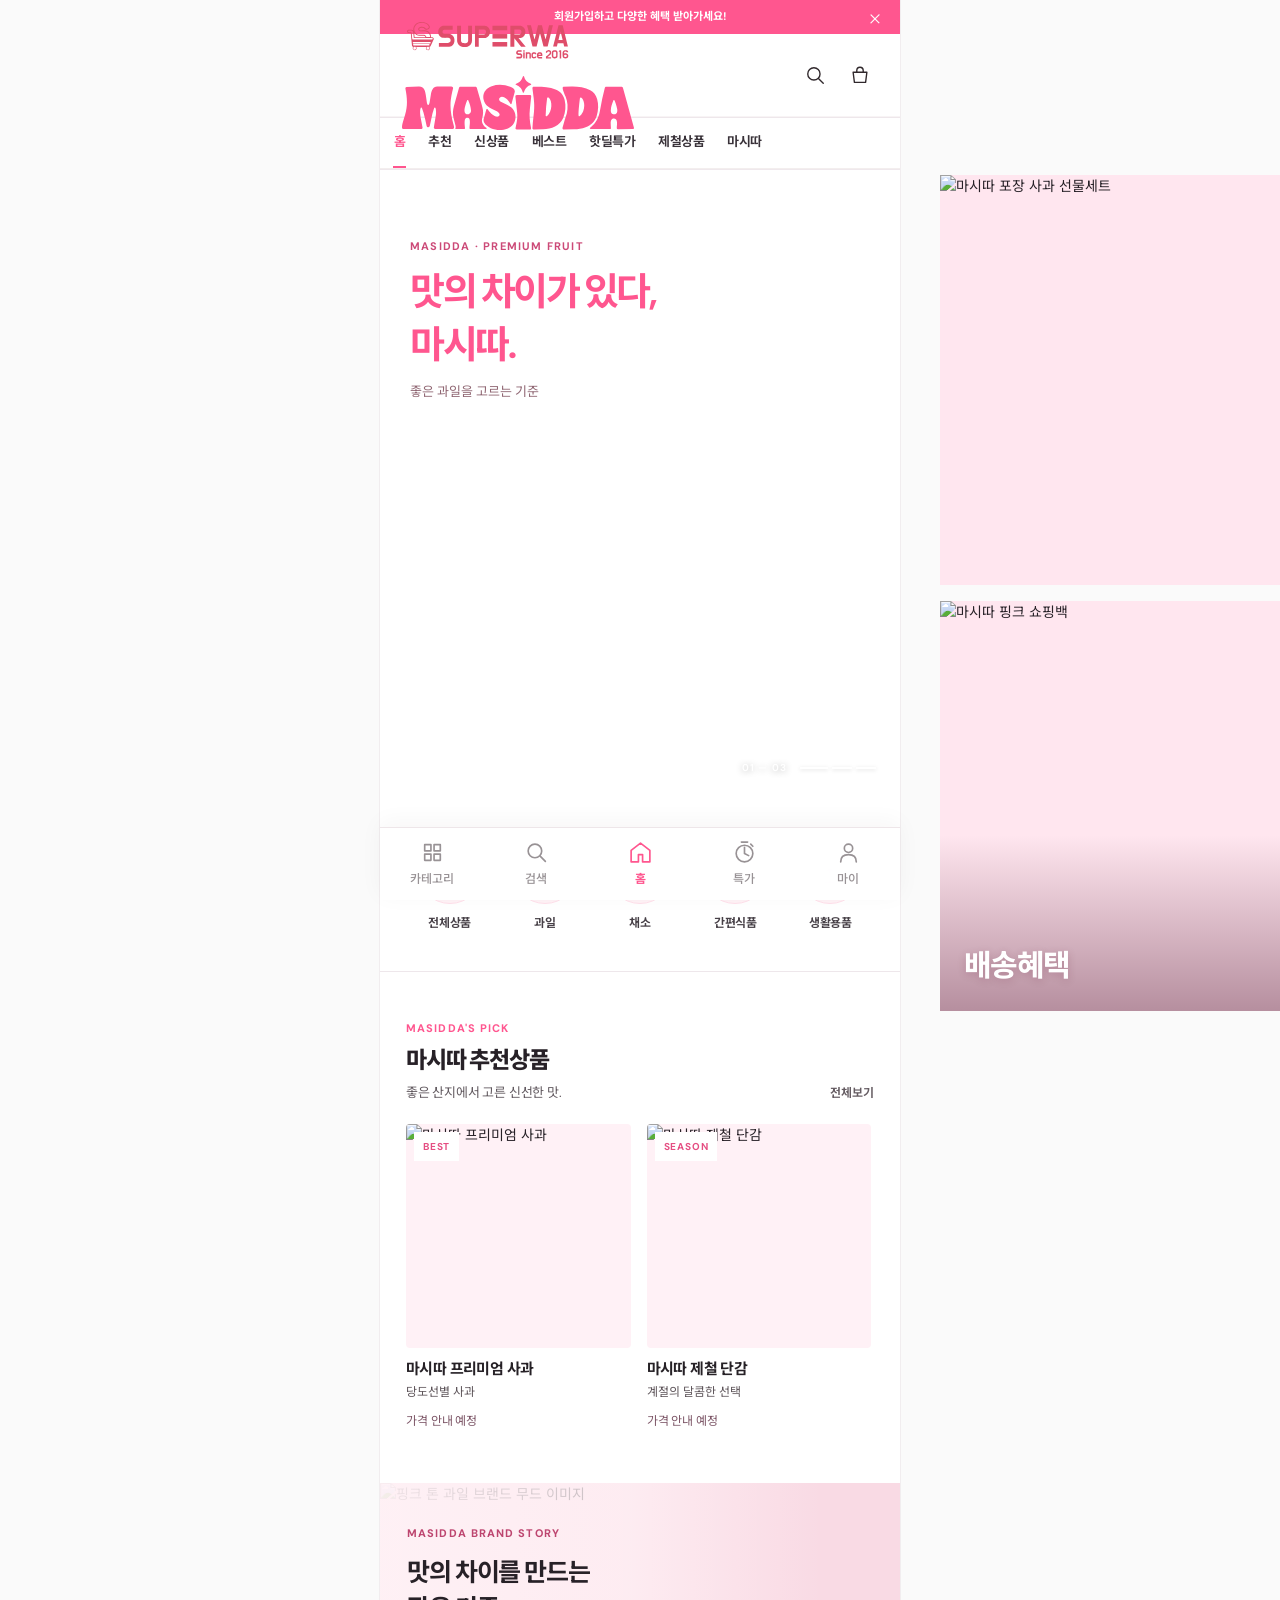
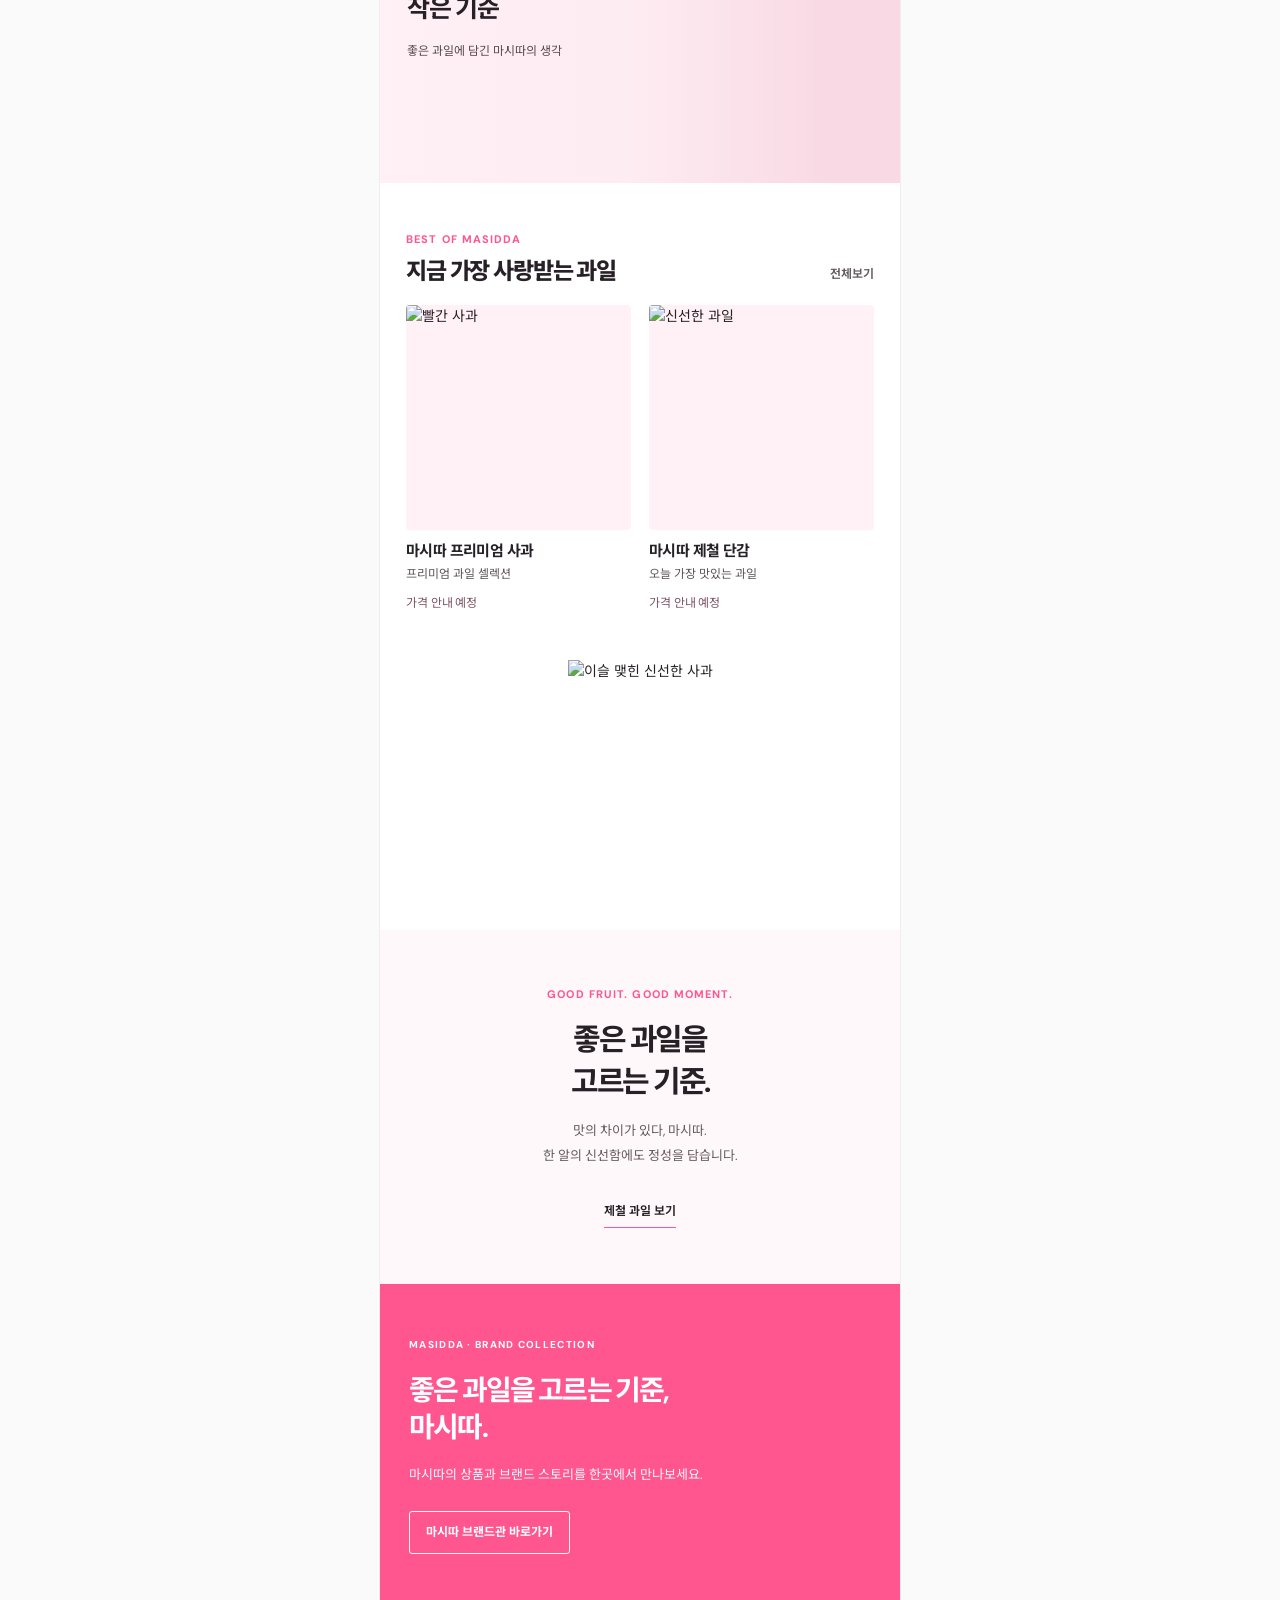
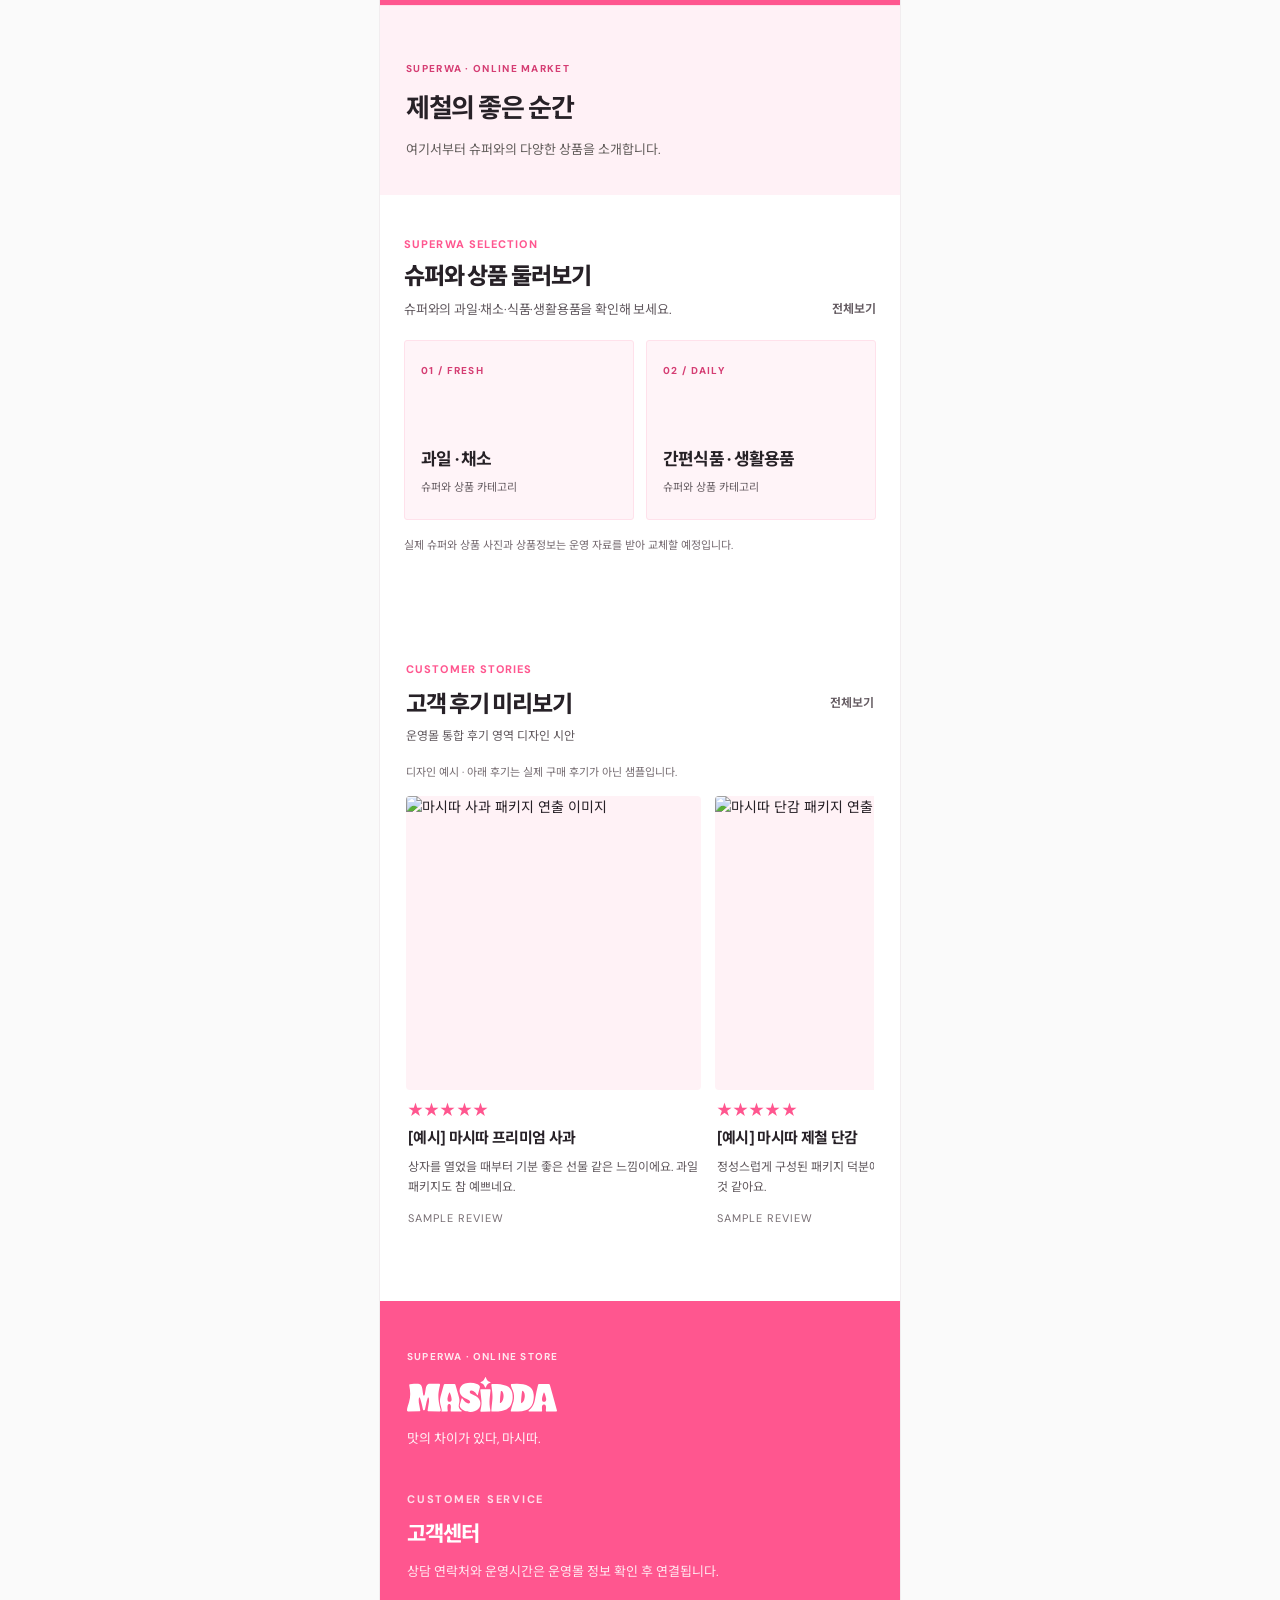
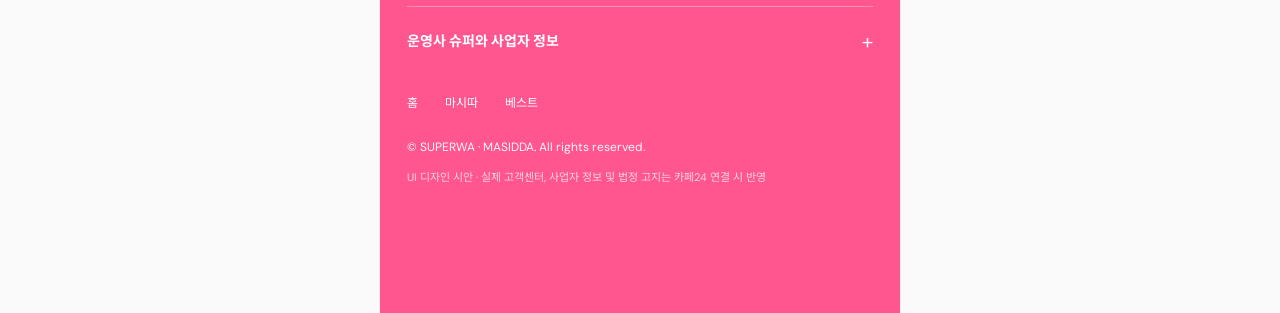
==== commit d97a89ff: "Place SUPERWA and MASIDDA official logos together and remove SUPERWA top menu item" ====
--- a/index.html
+++ b/index.html
@@ -7,8 +7,8 @@
 </aside>
 <main class="store" id="top">
   <div class="top-notice"><span>회원가입하고 다양한 혜택 받아가세요!</span><button id="closeNotice" aria-label="공지 닫기" type="button">×</button></div>
-  <header class="header"><a class="header-logo superwa-header-logo" href="./index.html" aria-label="슈퍼와 쇼핑몰 홈"><img src="./assets/superwa-logo.svg" alt="SUPERWA 공식 로고"></a><div class="header-actions"><button class="icon-btn search-toggle" type="button" aria-label="상품 검색"><svg viewBox="0 0 24 24" aria-hidden="true"><circle cx="10.8" cy="10.8" r="6.7"/><path d="m16 16 5 5"/></svg></button><button id="cartBtn" class="icon-btn" type="button" aria-label="장바구니"><svg viewBox="0 0 24 24" aria-hidden="true"><path d="M4.5 9h15l-1.4 11H5.9L4.5 9ZM8.5 9V7a3.5 3.5 0 0 1 7 0v2"/></svg></button></div></header>
-  <nav class="main-nav" aria-label="주요 메뉴"><div class="main-nav-inner"><a href="./index.html" class="active" aria-current="page">홈</a><a href="./recommend.html">추천</a><a href="./new.html">신상품</a><a href="./best.html">베스트</a><a href="./deals.html">핫딜특가</a><a href="./season.html">제철상품</a><a href="./masidda.html">마시따</a><a href="./superwa.html">슈퍼와</a></div></nav>
+  <header class="header"><div class="header-brand-lockup"><a class="header-logo superwa-header-logo" href="./index.html" aria-label="슈퍼와 쇼핑몰 홈"><img src="./assets/superwa-logo.svg" alt="SUPERWA"></a><span class="header-brand-divider" aria-hidden="true"></span><a class="header-masidda-logo" href="./masidda.html" aria-label="마시따 브랜드관"><img src="./assets/masidda-logo-pink.svg" alt="MASIDDA"></a></div><div class="header-actions"><button class="icon-btn search-toggle" type="button" aria-label="상품 검색"><svg viewBox="0 0 24 24" aria-hidden="true"><circle cx="10.8" cy="10.8" r="6.7"/><path d="m16 16 5 5"/></svg></button><button id="cartBtn" class="icon-btn" type="button" aria-label="장바구니"><svg viewBox="0 0 24 24" aria-hidden="true"><path d="M4.5 9h15l-1.4 11H5.9L4.5 9ZM8.5 9V7a3.5 3.5 0 0 1 7 0v2"/></svg></button></div></header>
+  <nav class="main-nav" aria-label="주요 메뉴"><div class="main-nav-inner"><a href="./index.html" class="active" aria-current="page">홈</a><a href="./recommend.html">추천</a><a href="./new.html">신상품</a><a href="./best.html">베스트</a><a href="./deals.html">핫딜특가</a><a href="./season.html">제철상품</a><a href="./masidda.html">마시따</a></div></nav>
   <section class="hero" aria-label="메인 프로모션"><div class="hero-track" id="heroTrack">
 <article class="hero-slide slide-apple"><div class="hero-photo" style="background-image:url('https://nineworksdatabase.planus253.workers.dev/cdn/uncategorized/20261110-045403-222-5fde7b22.webp')"></div><div class="hero-copy"><span>MASIDDA · PREMIUM FRUIT</span><h1>맛의 차이가 있다,<br>마시따.</h1><p>좋은 과일을 고르는 기준</p></div></article>
 <article class="hero-slide slide-watermelon"><div class="hero-photo" style="background-image:url('https://nineworksdatabase.planus253.workers.dev/cdn/uncategorized/20261110-045404-2683-86191fd7.webp')"></div><div class="hero-copy"><span>SEASONAL SELECTION</span><h1>오늘 가장<br>맛있는 순간.</h1><p>제철의 달콤함을 담았습니다.</p></div></article>
@@ -46,7 +46,7 @@
   <div class="footer-brand"><span class="footer-operator">SUPERWA · ONLINE STORE</span><img src="./assets/masidda-logo-white.svg" alt="MASIDDA"><p>맛의 차이가 있다, 마시따.</p></div>
   <div class="footer-service"><span class="footer-kicker">CUSTOMER SERVICE</span><h2>고객센터</h2><p>상담 연락처와 운영시간은 운영몰 정보 확인 후 연결됩니다.</p></div>
   <details class="footer-business"><summary>운영사 슈퍼와 사업자 정보 <span aria-hidden="true">+</span></summary><div>상호명, 대표자, 사업자등록번호, 통신판매업 신고번호, 주소 등 사업자 정보를 카페24 운영몰에서 확인 후 적용합니다.</div></details>
-  <div class="footer-nav"><a href="./index.html">홈</a><a href="./superwa.html">슈퍼와</a><a href="./masidda.html">마시따</a><a href="./best.html">베스트</a></div>
+  <div class="footer-nav"><a href="./index.html">홈</a><a href="./masidda.html">마시따</a><a href="./best.html">베스트</a></div>
   <p class="footer-copyright">© SUPERWA · MASIDDA. All rights reserved.</p>
   <p class="footer-demo">UI 디자인 시안 · 실제 고객센터, 사업자 정보 및 법정 고지는 카페24 연결 시 반영</p>
 </footer>
--- a/styles.css
+++ b/styles.css
@@ -507,3 +507,9 @@
 .superwa-header-logo .superwa-wordmark{font-family:"DM Sans","Noto Sans KR",sans-serif;color:#fff;display:block;font-size:24px;font-weight:800;letter-spacing:-.075em;line-height:1.05}
 .superwa-header-logo .superwa-since{display:block;align-self:flex-end;color:#fff;font-family:"DM Sans",sans-serif;font-size:8px;line-height:1;font-weight:700;letter-spacing:-.015em;margin-right:2px}
 @media(max-width:390px){.header .superwa-header-logo{width:138px!important;min-width:138px;max-width:138px;height:44px}.superwa-header-logo .superwa-wordmark{font-size:21px}.superwa-header-logo .superwa-since{font-size:7px}}
+
+
+/* Official SUPERWA vector lockup: preserve original artwork and its pink fill */
+.header .superwa-header-logo{width:172px!important;min-width:172px;max-width:172px;height:62px!important;background:transparent!important;display:flex!important;align-items:center!important;justify-content:flex-start!important;padding:0!important;overflow:visible}
+.header .superwa-header-logo img{display:block;width:172px!important;height:55px!important;max-width:172px!important;max-height:55px!important;object-fit:contain;object-position:left center}
+@media(max-width:390px){.header .superwa-header-logo{width:149px!important;min-width:149px;max-width:149px;height:56px!important}.header .superwa-header-logo img{width:149px!important;height:49px!important;max-width:149px!important;max-height:49px!important}}
